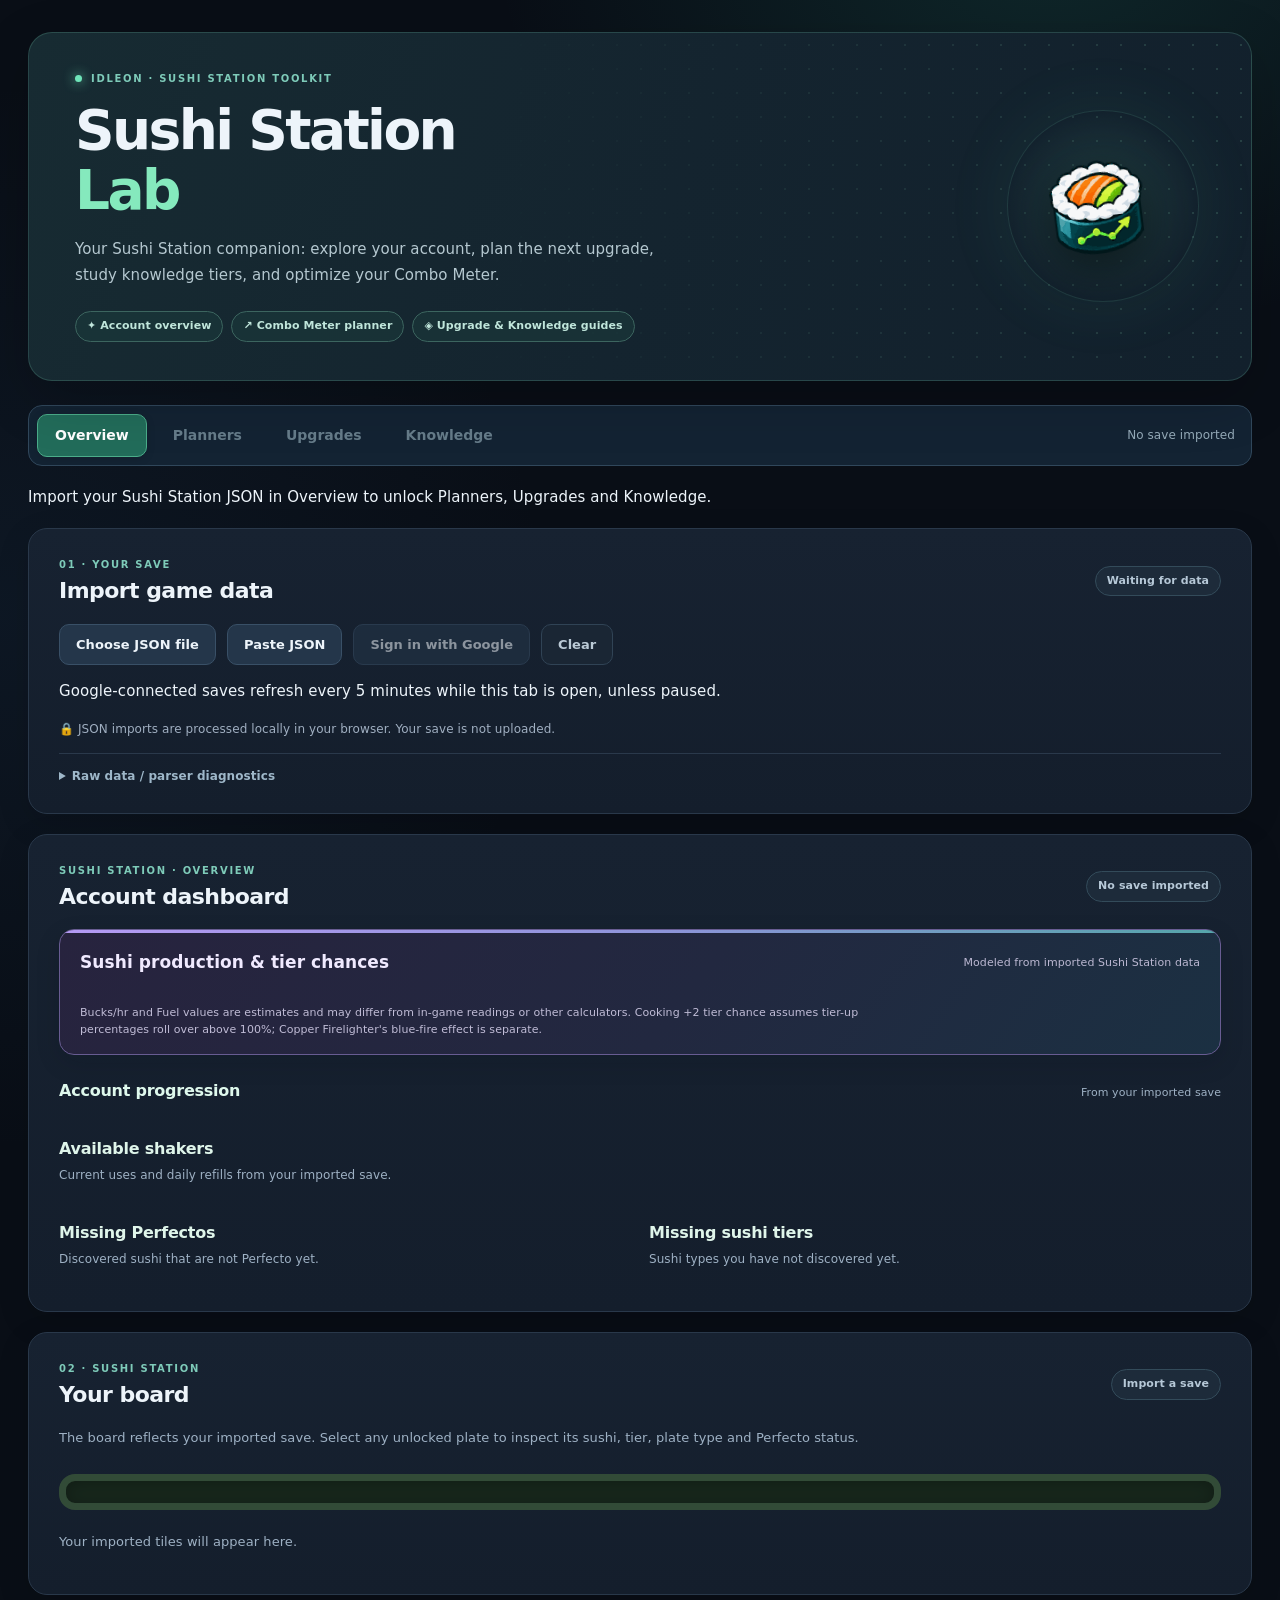
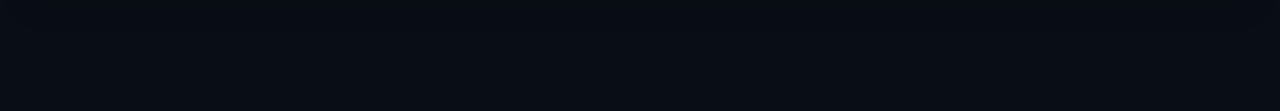
==== index.html @ 707877d5 "Support encrypted Experiment 17 in the private combo replay selector" ====
<!doctype html>
<html lang="en"><head><meta charset="utf-8"><meta name="viewport" content="width=device-width,initial-scale=1"><title>Idleon Sushi Station Lab</title><link rel="icon" type="image/png" sizes="160x160" href="assets/sushi-station-lab-logo.png?v=1"><link rel="apple-touch-icon" href="assets/sushi-station-lab-logo.png?v=1"><link rel="stylesheet" href="styles.css?v=1.50.59"></head>
<body><main class="shell"><header class="hero"><div class="hero-copy"><div class="eyebrow hero-eyebrow"><span class="eyebrow-dot"></span> IDLEON · SUSHI STATION TOOLKIT</div><h1>Sushi Station <span>Lab</span></h1><p>Your Sushi Station companion: explore your account, plan the next upgrade, study knowledge tiers, and optimize your Combo Meter.</p><div class="hero-chips"><span>✦ Account overview</span><span>↗ Combo Meter planner</span><span>◈ Upgrade & Knowledge guides</span></div></div><div class="hero-visual" aria-hidden="true"><div class="hero-orbit"></div><img src="assets/sushi-station-lab-logo.png?v=1" alt=""></div></header>
<nav class="lab-navigation" aria-label="Sushi Station sections" role="tablist">
<button type="button" class="lab-nav-button" role="tab" data-lab-target="overview" aria-controls="lab-overview" aria-selected="true">Overview</button>
<button type="button" class="lab-nav-button" role="tab" data-lab-target="planners" aria-controls="lab-planners" aria-selected="false" aria-disabled="true" aria-describedby="labNavigationHint" title="Import a Sushi Station JSON save to unlock" disabled>Planners</button>
<button type="button" class="lab-nav-button" role="tab" data-lab-target="upgrades" aria-controls="lab-upgrades" aria-selected="false" aria-disabled="true" aria-describedby="labNavigationHint" title="Import a Sushi Station JSON save to unlock" disabled>Upgrades</button>
<button type="button" class="lab-nav-button" role="tab" data-lab-target="knowledge" aria-controls="lab-knowledge" aria-selected="false" aria-disabled="true" aria-describedby="labNavigationHint" title="Import a Sushi Station JSON save to unlock" disabled>Knowledge</button>
<span class="lab-save-status" id="labSaveStatus">No save imported</span>
</nav>
<p id="labNavigationHint" class="lab-navigation-hint" role="status">Import your Sushi Station JSON in Overview to unlock Planners, Upgrades and Knowledge.</p>
<div id="lab-overview" class="lab-tab-content" role="tabpanel" aria-label="Overview">
<section class="panel" id="importPanel"><div class="heading"><div><div class="eyebrow">01 · YOUR SAVE</div><h2>Import game data</h2></div><span id="importStatus" class="status" role="status">Waiting for data</span></div>
<div class="actions"><label class="button secondary" for="jsonFile">Choose JSON file</label><input id="jsonFile" type="file" accept=".json,.txt,application/json,text/plain"><button id="pasteToggle" class="button secondary" type="button" aria-expanded="false">Paste JSON</button><button id="googleIdleonConnect" class="button secondary google-idleon-button" type="button" aria-describedby="googleIdleonStatus" disabled>Sign in with Google</button><button id="clearImport" class="button quiet" type="button">Clear</button></div>
<section id="googleIdleonDevicePanel" class="google-device-panel hidden" aria-label="Google device-code sign-in" aria-live="polite">
 <div class="google-device-heading"><strong>Google device-code sign-in</strong><button id="googleIdleonDeviceClose" type="button" class="button quiet">Cancel</button></div>
 <p>This experimental login requires an OAuth client you own, created as <strong>TVs and Limited Input devices</strong>. Nothing is saved to browser storage. Never use credentials belonging to another website.</p>
 <div id="googleIdleonDeviceSetup" class="google-device-setup">
  <label>Google OAuth device client ID <input id="googleIdleonDeviceClientId" type="text" placeholder="…apps.googleusercontent.com" value="1010237426756-l184h7psanvrhhss1hk2qcu8690kcj8d.apps.googleusercontent.com" spellcheck="false" autocomplete="off"></label>
  <label>Matching device client secret <input id="googleIdleonDeviceClientSecret" type="password" placeholder="Your own Google device client secret" spellcheck="false" autocomplete="off"></label>
  <button id="googleIdleonDeviceStart" type="button" class="button secondary">Generate sign-in code</button>
  <p class="google-device-privacy">Enter the client secret only on a local test page you control. Do not send it in chat or commit it to GitHub. These fields are cleared after the attempt.</p>
 </div>
 <div id="googleIdleonDeviceApproval" class="google-device-approval hidden">
  <p>1. Copy this temporary Google code:</p>
  <div class="google-device-code-box"><code id="googleIdleonDeviceCode"></code><button id="googleIdleonDeviceCopy" type="button" class="button secondary">Copy code</button></div>
  <p>2. Open Google's official approval page and enter the code.</p>
  <a href="https://www.google.com/device" target="_blank" rel="noopener noreferrer">Open google.com/device</a>
  <p id="googleIdleonDeviceWait" role="status">Waiting for approval…</p>
 </div>
</section>
<div class="google-idleon-status-row"><p id="googleIdleonStatus" class="google-idleon-status hidden" role="status" aria-live="polite"></p><button type="button" id="googleIdleonAutoRefreshToggle" class="button quiet google-idleon-auto-refresh hidden">Pause auto-refresh</button></div>
<p class="google-idleon-refresh-note">Google-connected saves refresh every 5 minutes while this tab is open, unless paused.</p>
<div id="pasteArea" class="paste-area hidden"><textarea id="jsonInput" spellcheck="false" placeholder="Paste your game save / raw game JSON here…"></textarea><button id="parseJson" class="button primary" type="button">Import JSON</button></div>
<p id="importError" class="timing-bad hidden" role="alert"></p><div id="importSummary" class="summary hidden"></div><p class="privacy">🔒 JSON imports are processed locally in your browser. Your save is not uploaded.</p><details><summary>Raw data / parser diagnostics</summary><pre id="jsonPreview">No JSON imported yet.</pre></details></section>
<section class="panel lab-welcome-panel"><div class="heading"><div><div class="eyebrow">SUSHI STATION · OVERVIEW</div><h2>Account dashboard</h2></div><span id="overviewImportTime" class="status" title="Shows when the JSON was imported into this browser">No save imported</span></div>
<section class="lab-dashboard-section lab-dashboard-production" aria-labelledby="labProductionTitle">
 <div class="lab-dashboard-section-heading"><h3 id="labProductionTitle">Sushi production & tier chances</h3>
  <span class="hint">Modeled from imported Sushi Station data</span></div>
 <div id="labProductionStats" class="lab-production-stats" aria-live="polite"></div>
 <p class="hint lab-production-note">Bucks/hr and Fuel values are estimates and may differ from in-game readings or other calculators. Cooking +2 tier chance assumes tier-up percentages roll over above 100%; Copper Firelighter's blue-fire effect is separate.</p>
</section>
<section class="lab-dashboard-section lab-dashboard-progress" aria-labelledby="labAccountProgressTitle">
 <div class="lab-dashboard-section-heading"><h3 id="labAccountProgressTitle">Account progression</h3>
  <span class="hint">From your imported save</span></div>
 <div class="lab-stat-grid" id="labOverviewStats" aria-live="polite"></div>
</section>


<section class="lab-dashboard-section" aria-labelledby="labShakerTitle"><h3 id="labShakerTitle">Available shakers</h3><p class="hint">Current uses and daily refills from your imported save.</p><div id="labShakerCards" class="lab-shaker-grid" aria-live="polite"></div></section>
<div class="lab-dashboard-lists">
<section class="lab-dashboard-section" aria-labelledby="labMissingPerfectosTitle"><h3 id="labMissingPerfectosTitle">Missing Perfectos <span id="labMissingPerfectosCount" class="lab-section-count"></span></h3><p class="hint">Discovered sushi that are not Perfecto yet.</p><div id="labMissingPerfectos" class="lab-sushi-grid" aria-live="polite"></div><button id="labMissingPerfectosToggle" class="button secondary lab-list-toggle hidden" type="button" aria-controls="labMissingPerfectos" aria-expanded="false">Show all</button></section>
<section class="lab-dashboard-section" aria-labelledby="labMissingTiersTitle"><h3 id="labMissingTiersTitle">Missing sushi tiers <span id="labMissingTiersCount" class="lab-section-count"></span></h3><p class="hint">Sushi types you have not discovered yet.</p><div id="labMissingTiers" class="lab-sushi-grid" aria-live="polite"></div><button id="labMissingTiersToggle" class="button secondary lab-list-toggle hidden" type="button" aria-controls="labMissingTiers" aria-expanded="false">Show all</button></section>
</div>
<div id="overviewFireplaceAdvice" class="overview-fireplace-advice hidden" role="status" aria-live="polite">
<div class="overview-fireplace-advice-intro">
<img id="overviewFireplaceAdviceIcon" class="overview-fireplace-advice-icon" width="48" height="48" alt="Potassium Firelighter" loading="lazy">
<div class="overview-fireplace-advice-copy"><strong id="overviewFireplaceAdviceHeading">Potassium Firelighter</strong><p id="overviewFireplaceAdviceSummary"></p></div>
</div>
<div id="overviewFireplaceAdviceGains" class="overview-fireplace-advice-gains hidden" aria-label="Extra Spark-based fireplace bonus from one additional Purple fireplace"></div>
<p id="overviewFireplaceAdviceNote" class="overview-fireplace-advice-note hidden">Estimated extra fireplace bonus from adding one Purple. Assumes continuous Spark generation; does not include what the replaced fireplace loses.</p>
</div>
</section>
<section class="panel"><div class="heading"><div><div class="eyebrow">02 · SUSHI STATION</div><h2>Your board</h2></div><span id="boardStatus" class="status">Import a save</span></div><p class="hint">The board reflects your imported save. Select any unlocked plate to inspect its sushi, tier, plate type and Perfecto status.</p><div id="boardPlateSummary" class="legend overview-plate-summary" aria-label="Unlocked plates by type"></div><div class="board-scroll"><div id="board" class="board" aria-label="Sushi Station board"></div><div id="fireplaces" aria-label="Fireplaces below the board"></div></div><p id="boardDetails" class="hint">Your imported tiles will appear here.</p><div id="boardSelection" class="overview-board-selection hidden" role="status" aria-live="polite"></div></section>
</div>
<div id="lab-planners" class="lab-tab-content hidden" role="tabpanel" aria-label="Planners" aria-hidden="true">
<section class="panel lab-planner-intro"><div class="heading"><div><div class="eyebrow">SUSHI STATION · PLANNERS</div><h2>Choose a planner</h2></div><span class="status">3 available</span></div>
<div class="lab-planner-cards">
<button type="button" class="lab-planner-card" data-planner-card="combo" aria-pressed="true"><div><h3>Combo Meter Planner</h3><p class="hint">Adaptive supply/engine strategy search for your unlocked tiers and slots, plus historical T64 score showcases. The original Experiment 13.0 record remains 76,532 simulated points.</p></div><span class="lab-mini-badge">Available</span></button>
<button type="button" class="lab-planner-card" data-planner-card="perfecto" aria-pressed="false"><div><h3>Perfecto Planner</h3><p class="hint">Choose one target sushi tier, prepare copies, compare single versus board-wide Perfecto odds, and plan Pepper Shaker uses.</p></div><span class="lab-mini-badge">Available</span></button>
<button type="button" class="lab-planner-card" data-planner-card="knowledge" aria-pressed="false"><div><h3>Knowledge Leveling Planner</h3><p class="hint">Prioritize which Sushi Knowledge to level next for your chosen bonus, with imported EXP progress and practical preparation advice.</p></div><span class="lab-mini-badge">Beta</span></button>
</div></section>
<nav class="lab-subnavigation lab-planner-navigation" role="tablist" aria-label="Choose planner"><button type="button" role="tab" data-planner-target="combo" aria-controls="solver" aria-selected="true">Combo Meter</button><button type="button" role="tab" data-planner-target="perfecto" aria-controls="perfectoPlanner" aria-selected="false">Perfecto</button><button type="button" role="tab" data-planner-target="knowledge" aria-controls="knowledgePlanner" aria-selected="false">Knowledge Leveling</button></nav>
<section id="solver" class="panel"><div class="heading"><div><div class="eyebrow">03 · COMBO OPTIMIZER</div><h2>Optimized preparation and merge sequence</h2></div><span class="status">Optimizer</span></div><p class="hint">Import JSON to compare different arrangements of your unlocked slots and find a promising sushi layout and merge sequence. Heat cascades through strictly descending tiers to the right, including across row boundaries, up to 25 upgrades per qualifying merge (Wind tier limit follows your selected highest unlocked tier minus six). The adaptive planner compares staged supply/engine preparations at your actual tier, Wind cap and unlocked slot count, including lower working tiers when worthwhile. Historic experiments remain separate reproducible score showcases. Replayed scores are simulations and still require in-game confirmation.</p><div class="actions"><label class="optimizer-mode-select">Optimizer strategy <select id="optimizerMode"><option value="simple" selected>Simple · Descending Cascade</option></select></label><label>Starting base tier <select id="baseTier"><option value="0">Auto (search all)</option><option value="custom">Custom board</option><option value="manual">Enter a tier…</option></select></label><label id="manualBaseTierLabel" class="hidden">Manual starting tier <input id="manualBaseTier" type="number" min="1" step="1" value="31"></label><label>Maximum prepared tier <input id="seedTier" type="number" min="1" step="1" value="64" title="Tier 64 is the current research cap; higher settings preview future sushi tiers"></label><label>Wind tier limit <input id="windCap" type="number" min="0" max="58" step="1" value="58" title="Choose your Heat of the East Wind tier limit"><span id="windCapHint" class="wind-cap-hint">Maximum: 58 (prepared tier − 6)</span></label><label>Maximum wind chain <input id="chainLimit" type="number" min="0" max="25" value="25"></label><label>Combo timeout (s) <input id="comboTimeout" type="number" min="0.1" step="0.1" value="5.5"></label><label>Manual merge time (s) <input id="mergeTime" type="number" min="0.1" step="0.1" value="1.5"></label><label>Reposition time (s) <input id="relocationTime" type="number" min="0.1" step="0.1" value="0.6"></label><label class="custom-optimizer-setting hidden">Split increment <select id="customSplitMode">
<option value="optimizer1">Fast · 20%</option>
<option value="optimizer2">Mid · 10%</option>
<option value="optimizer3">Slow · 5%</option>
<option value="optimizer4">Max · 1%</option>
</select></label>
<label class="custom-optimizer-setting hidden">Boards per split <input id="customPerSplit" type="number" min="1" max="1000" step="1" value="50"></label>
<label class="custom-optimizer-setting hidden">Stop when score reaches <input id="scoreTarget" type="number" min="0" step="1" value="0" placeholder="0 = no score target"></label>
<p class="hint custom-search-estimate custom-optimizer-setting hidden" id="customSearchEstimate">Choose a split increment and configuration budget. Larger searches may take a long time or use substantial browser memory.</p><div class="optimizer-run-actions"><button id="runSolver" class="button primary" type="button">Run optimizer</button><button id="cancelSolver" class="button secondary hidden" type="button">Cancel</button></div></div><p class="hint" id="optimizerSearchDisclaimer">Split optimizers explore new configurations on each run and remember previously evaluated boards plus the best verified result in this browser. They do not exhaustively search every board or merge order. History is local to this browser, not shared with other users.</p>
<div class="mode-overview" id="researchHistoryPanel">
 <div class="mode-overview-head"><strong>Optimizer research history</strong></div>
 <div class="research-stats">
 <div><small>Saved best</small><strong id="researchSavedBest">—</strong></div>
 <div><small>This run</small><strong id="researchRunBest">—</strong></div>
 <div><small>Lifetime tested</small><strong id="researchLifetime">0</strong></div>
 <div><small>New this run</small><strong id="researchRunCount">0</strong></div>
 <div><small>Previously checked</small><strong id="researchSkipped">0</strong></div>
 <div><small>Score improvement</small><strong id="researchImprovement">—</strong></div>
 </div>
 <p class="hint" id="researchHistoryStatus" aria-live="polite">History will be loaded when you run a split optimizer. Best verified results are retained between runs.</p>
 <div class="research-actions">
 <button id="viewResearchBest" class="button secondary" type="button">View saved best</button>
 <button id="exportResearch" class="button secondary" type="button">Export research</button>
 <button id="importResearchButton" class="button secondary" type="button">Import research JSON</button>
 <input id="importResearch" type="file" accept=".json,application/json" class="research-file-input">
 <button id="clearResearchHistory" class="button quiet" type="button">Clear local history</button>
 </div>
</div>
<div class="mode-overview" id="foundConfigurationsPanel">
<div class="mode-overview-head"><strong>Found Configurations</strong></div>
<p class="hint">Replay a previously researched, fixed Experiment board separately from the search optimizers. These are historical T64 / T58 / 100-slot preparations, not optimizer discoveries or guaranteed in-game scores.</p>
<div class="actions"><label>Found board <select id="foundConfiguration"><option value="">Choose an Experiment…</option></select></label>
<button id="runFoundConfiguration" class="button secondary" type="button">Replay found board</button></div>
<div id="privateExperiment14Gate" class="hidden" style="margin-top:12px">
 <p id="privateExperiment14Explanation" class="hint">Private Experiments 14–17 are encrypted. Enter the passphrase to unlock the replay locally; nothing is sent to a server.</p>
 <div class="actions">
  <label>Private experiment passphrase
   <input id="privateExperiment14Password" type="password" autocomplete="off" spellcheck="false" placeholder="Enter passphrase">
  </label>
  <button id="unlockPrivateExperiment14" class="button secondary" type="button">Unlock Experiment 14.0</button>
 </div>
 <p id="privateExperiment14Status" class="hint" role="status" aria-live="polite">Locked · unlock to replay</p>
</div>
</div>
<div class="mode-overview" aria-live="polite">
<div class="mode-overview-head"><strong id="optimizerModeName">Simple Cascade</strong><span id="optimizerDifficulty" class="mode-difficulty">Adaptive</span><span id="optimizerModeBenchmark" class="mode-benchmark">Flexible setups</span></div>
<p class="hint optimizer-mode-hint" id="optimizerModeHint">Simple runs one descending cascade; Fast, Mid, Slow and Max examine progressively finer supply/engine splits.</p>
</div>
<details class="mode-comparison"><summary>Compare all strategies and difficulties</summary>
<div class="mode-comparison-scroll"><table aria-label="Strategy comparison"><thead><tr><th>Strategy</th><th>Difficulty</th><th>Split resolution</th></tr></thead><tbody id="modeComparisonRows"></tbody></table></div>
<p class="hint mode-comparison-note">Fast, Mid, Slow and Max evaluate 50 distinct profiles per split where possible. Custom evaluates its chosen budget per unique split. No mode examines every possible tier arrangement or merge sequence; results are simulator estimates, not proven global maxima. Historical benchmark boards are listed separately under Found Configurations.</p>
</details><div id="customEditor" class="custom-editor hidden"><h3>Build your custom sushi board</h3><p class="hint">Choose a tier, then click any unlocked slot to place it. Tier 0 erases a slot. The editor uses your imported slot layout; The configured top tier is preserved by Fill and Clear; lower tiers may be edited.</p><div class="actions"><label>Paint tier <input id="paintTier" type="number" min="0" step="1" value="41"></label><button type="button" id="customFromSave" class="button secondary">Load imported board</button><button type="button" id="customFill" class="button secondary">Fill unlocked slots</button><button type="button" id="customClear" class="button quiet">Clear except top tier</button></div><p id="customStatus" class="hint"></p><div class="board-scroll"><div id="customBoard" class="board custom-board" aria-label="Editable sushi tier board"></div></div><p class="hint">When finished, click Run optimizer above to search this exact board.</p></div><div id="optimizerProgress" class="optimizer-progress hidden" role="status" aria-live="polite"><div class="optimizer-progress-heading"><strong>Optimizing sushi layout…</strong><span id="optimizerProgressText">Preparing search…</span><button id="stopKeepBest" class="button secondary" type="button" title="Stop searching and open the best configuration found during this run, even if your saved record is higher">Stop &amp; Continue</button><button id="cancelSolverProgress" class="button secondary optimizer-progress-cancel" type="button" aria-label="Cancel current optimization">Cancel optimization</button></div><div id="optimizerSingleProgress" class="optimizer-single-progress"><progress id="optimizerProgressBar" max="1" value="0" aria-label="Optimizer progress"></progress></div><div id="optimizerDualProgress" class="optimizer-dual-progress hidden" aria-label="Two-direction supply and Wind engine research"><div class="optimizer-track optimizer-track-supply"><div class="optimizer-track-header"><strong>Supply-heavy search</strong><span id="optimizerSupplyStatus">50/50 · 0%</span></div><progress id="optimizerSupplyProgress" max="1" value="0" aria-label="Supply-heavy split research progress"></progress></div><div class="optimizer-track optimizer-track-engine"><div class="optimizer-track-header"><strong>Engine-heavy search</strong><span id="optimizerEngineStatus">50/50 · 0%</span></div><progress id="optimizerEngineProgress" max="1" value="0" aria-label="Engine-heavy split research progress"></progress></div></div></div><div id="solverScoreBubble" class="solver-score-bubble hidden" role="status" aria-live="polite"><strong id="solverScoreLabel">Estimated combo score:</strong><span id="solverScore">—</span></div><div id="solverResults" class="hidden"><p><strong>Manual merges:</strong> <span id="solverMoves">—</span> · <strong>Repositions:</strong> <span id="solverRepositions">—</span></p><p id="solverNote" class="hint">Import JSON to start.</p><p><strong id="timingStatus">Timing not evaluated</strong></p><p id="timingDetails" class="hint"></p><div id="solverSteps"></div></div></section>
<section id="perfectoPlanner" class="panel lab-perfecto-panel hidden" role="tabpanel" aria-label="Perfecto Planner" aria-hidden="true">
 <div class="heading"><div><div class="eyebrow">03 · PERFECTO PLANNER</div><h2>Perfecto preparation and Shaker strategy</h2></div><span class="status perfecto-header-target" id="perfectoHeaderTarget">Target · Auto</span></div>
 <p class="hint">Automatically targets the first discovered sushi tier missing Perfecto. Choose any discovered tier to override it. Your imported sushi board is used to suggest preparations without modifying your game save.</p>
 <div class="perfecto-controls">
  <div class="perfecto-target-group">
   <label class="perfecto-tier-select">Target sushi tier
    <select id="perfectoTarget"><option value="auto">Auto · next missing tier</option></select>
   </label>
   <button id="perfectoResetTarget" type="button" class="button quiet">Reset to next missing</button>
  </div>
  <label class="perfecto-cook-tier">Highest tier you can cook
   <input id="perfectoCookTier" type="number" min="1" max="46" step="1" inputmode="numeric" placeholder="Auto from JSON" aria-describedby="perfectoCookTierHint">
   <small id="perfectoCookTierHint">Optional: correct the estimated direct-cooking limit. Leave empty to use JSON.</small>
  </label>
 </div>
 <div id="perfectoNoData" class="lab-empty-state" role="status">Import your game save JSON on Overview to start.</div>
 <div id="perfectoCalculator" class="hidden">
  <div class="perfecto-section-head"><h3>1 · Target and Perfecto probabilities</h3><span id="perfectoTargetSummary" class="perfecto-target-summary"></span></div>
  <div class="perfecto-probability-grid">
   <div class="perfecto-stat"><span>Single Target Sushi</span><strong id="perfectoSingleChance">—</strong><small>Chance for one target sushi to become Perfecto in a single Pepper use</small></div>
   <div class="perfecto-stat"><span>Current Board Chances</span><strong id="perfectoCurrentChance">—</strong><small id="perfectoCurrentOddsRatio" class="perfecto-odds-ratio">1 in —</small><small id="perfectoCurrentCopies">—</small><small>Chance per Pepper use with the target sushi already on your imported board</small></div>
   <div class="perfecto-stat perfecto-stat-primary"><span>Current-account Board Chance</span><strong id="perfectoPlanChance">—</strong><small id="perfectoPlanOddsRatio" class="perfecto-odds-ratio">1 in —</small><small id="perfectoPlanCopies">—</small><small>Chance per Pepper use after preparing your account-specific board</small></div>
   <div class="perfecto-stat"><span>Average Pepper Attempts</span><strong id="perfectoExpectedActivations">—</strong><small>Expected activations with your account-specific board (not guaranteed)</small></div>
  </div>
  <div class="perfecto-improvement" aria-live="polite"><strong id="perfectoImprovement">—</strong><span id="perfectoImprovementDetail">—</span></div>
  <p class="hint perfecto-caveat">Your current board comes from your imported game data. The account-specific recommendation uses the first board below. More copies of the target sushi can improve the chance <strong>per Pepper use</strong>. These estimates assume independent Perfecto rolls and may differ from the game.</p>
  <div class="perfecto-section-head"><h3>2 · Compare preparation boards</h3><span class="perfecto-count-label" id="perfectoCopyCount">—</span></div>
  <p class="hint">Compare your account-specific build with a hypothetical T46 direct-cooking benchmark. Both preserve unlocked plates and higher-tier sushi. The benchmark uses available Heat of the East Wind, but never assumes Salt Shakers, random tier upgrades, or Blue Campfire skips.</p>
  <div class="perfecto-compare-toolbar">
   <label class="perfecto-benchmark-toggle"><input id="perfectoShowBenchmark" type="checkbox" checked> Show T46 benchmark</label>
   <span id="perfectoComparePosition" class="perfecto-compare-position" role="status">Hover or select a board cell to compare its position.</span>
  </div>
  <div class="perfecto-legend" aria-label="Board color and symbol legend"><span><i class="perfecto-legend-target"></i> Target copies</span><span><i class="perfecto-legend-new"></i> Needs preparation</span><span><i class="perfecto-legend-ingredient"></i> Other sushi</span><span><i class="perfecto-legend-protected"></i> Protected</span><span><i class="perfecto-legend-locked"></i> Locked</span><span><i class="perfecto-legend-regular"></i> Regular plate</span><span><i class="perfecto-legend-hot"></i> Hot plate</span><span><i class="perfecto-legend-cold"></i> Cold plate</span><span><i class="perfecto-legend-milk"></i> Milktoast plate</span></div>
  <div class="perfecto-board-comparison">
   <section class="perfecto-comparison-panel is-account" aria-labelledby="perfectoAccountBoardHeading">
    <header class="perfecto-comparison-header">
     <div><span class="perfecto-comparison-eyebrow">Recommended for your save</span><h4 id="perfectoAccountBoardHeading">Current account</h4></div>
     <span class="perfecto-comparison-tag" id="perfectoAccountBoardTag">Based on imported JSON</span>
    </header>
    <div class="perfecto-comparison-metrics">
     <strong id="perfectoAccountScenario">—</strong><small id="perfectoAccountFuel">—</small>
    </div>
    <div class="perfecto-board-note" id="perfectoPreparationSummary">—</div>
    <div class="board-scroll perfecto-board-scroll"><div id="perfectoBoard" class="perfecto-board" aria-label="Current-account Perfecto preparation board"></div></div>
    <p class="hint perfecto-board-footnote" id="perfectoProtectedCount">—</p>
    <details class="perfecto-comparison-guide" open>
     <summary>Build the final target · Current account</summary>
     <div id="perfectoReplayControls" class="perfecto-replay-controls">
      <div class="perfecto-replay-top"><strong id="perfectoReplayStatus">Preparing replay…</strong><span id="perfectoReplayProgress">—</span></div>
      <p id="perfectoReplayAction" class="perfecto-replay-action">Start a focused demonstration of constructing the last target sushi, with Wind effects shown on the board.</p>
       <div class="perfecto-replay-buttons">
       <button id="perfectoReplayStart" type="button" class="button secondary">Start walkthrough</button>
       <button id="perfectoReplayPrev" type="button" class="button quiet">Previous</button>
       <button id="perfectoReplayNext" type="button" class="button secondary">Next</button>
       
       <button id="perfectoReplayCycle" type="button" class="button quiet">Next tier milestone</button>
        <button id="perfectoReplayFinal" type="button" class="button secondary">Skip to final merges</button>
        <button id="perfectoReplayCascade" type="button" class="button secondary">Jump to biggest Wind cascade</button>
       <button id="perfectoReplayFill" type="button" class="button secondary">Finish board</button>
       <button id="perfectoReplayDone" type="button" class="button quiet">Show final board</button>
       
      </div>
      <p id="perfectoReplayLimit" class="perfecto-replay-limit perfecto-replay-notice">The supporting staircase and its adjacent target are the construction workspace. All other sushi remain in place.</p>
     </div>
     <div id="perfectoRecipeNavigator" class="perfecto-recipe-navigator hidden">
      <div class="perfecto-recipe-heading"><span id="perfectoRecipeCount">Stage —</span><strong id="perfectoRecipeStage">—</strong></div>
      <div id="perfectoRecipeVisual" class="perfecto-recipe-visual" aria-hidden="true"></div>
      <p id="perfectoRecipeDescription" class="perfecto-recipe-description" aria-live="polite">—</p>
      <div class="perfecto-recipe-actions">
       <button id="perfectoRecipePrev" type="button" class="button quiet">Previous</button>
       <button id="perfectoRecipeNext" type="button" class="button secondary">Next</button>
       <button id="perfectoRecipeFinal" type="button" class="button secondary">Skip to final merges</button>
       <button id="perfectoRecipeStart" type="button" class="button quiet">Start over</button>
      </div>
      <p class="hint perfecto-recipe-hint">Shows the repeating tier recipe, not an exact move-by-move board replay.</p>
     </div>
     <details class="perfecto-recipe-notes"><summary>Full preparation notes</summary><ol id="perfectoPreparationSteps"></ol></details>
    </details>
    <p class="hint perfecto-board-footnote" id="perfectoModelNote">The planner uses constructive recipes, not a proven global optimum.</p>
   </section>
   <section class="perfecto-comparison-panel is-maximum" aria-labelledby="perfectoMaximumBoardHeading">
    <header class="perfecto-comparison-header">
     <div><span class="perfecto-comparison-eyebrow">Hypothetical benchmark · No Salt Shakers</span><h4 id="perfectoMaximumBoardHeading">T46 cooking unlocked</h4></div>
     <span class="perfecto-comparison-tag" id="perfectoMaximumBoardTag">T46 directly cookable</span>
    </header>
    <div class="perfecto-comparison-metrics">
     <strong id="perfectoMaximumScenario">—</strong><small id="perfectoMaximumFuel">—</small>
    </div>
    <div class="perfecto-board-note" id="perfectoMaximumSummary">—</div>
    <div class="board-scroll perfecto-board-scroll"><div id="perfectoMaxBoard" class="perfecto-board" aria-label="Hypothetical T46 maximum-case Perfecto preparation board"></div></div>
    <p class="hint perfecto-board-footnote">The T46 benchmark uses Heat of the East Wind when your account has it unlocked, with a lower-tier preparation staircase. No Salt Shakers or random tier skips are assumed.</p>
    <details class="perfecto-comparison-guide">
     <summary>Build the final target · T46 benchmark</summary>
     <div id="perfectoMaxReplayControls" class="perfecto-replay-controls">
      <div class="perfecto-replay-top"><strong id="perfectoMaxReplayStatus">Preparing replay…</strong><span id="perfectoMaxReplayProgress">—</span></div>
      <p id="perfectoMaxReplayAction" class="perfecto-replay-action">Start a focused demonstration of constructing the last target sushi, with Wind effects shown on the board.</p>
       <div class="perfecto-replay-buttons">
       <button id="perfectoMaxReplayStart" type="button" class="button secondary">Start walkthrough</button>
       <button id="perfectoMaxReplayPrev" type="button" class="button quiet">Previous</button>
       <button id="perfectoMaxReplayNext" type="button" class="button secondary">Next</button>
       
       <button id="perfectoMaxReplayCycle" type="button" class="button quiet">Next tier milestone</button>
        <button id="perfectoMaxReplayFinal" type="button" class="button secondary">Skip to final merges</button>
        <button id="perfectoMaxReplayCascade" type="button" class="button secondary">Jump to biggest Wind cascade</button>
       <button id="perfectoMaxReplayFill" type="button" class="button secondary">Finish board</button>
       <button id="perfectoMaxReplayDone" type="button" class="button quiet">Show final board</button>
       
      </div>
      <p id="perfectoMaxReplayLimit" class="perfecto-replay-limit perfecto-replay-notice">The supporting staircase and its adjacent target are the construction workspace. All other sushi remain in place.</p>
     </div>
     <div id="perfectoMaxRecipeNavigator" class="perfecto-recipe-navigator hidden">
      <div class="perfecto-recipe-heading"><span id="perfectoMaxRecipeCount">Stage —</span><strong id="perfectoMaxRecipeStage">—</strong></div>
      <div id="perfectoMaxRecipeVisual" class="perfecto-recipe-visual" aria-hidden="true"></div>
      <p id="perfectoMaxRecipeDescription" class="perfecto-recipe-description" aria-live="polite">—</p>
      <div class="perfecto-recipe-actions">
       <button id="perfectoMaxRecipePrev" type="button" class="button quiet">Previous</button>
       <button id="perfectoMaxRecipeNext" type="button" class="button secondary">Next</button>
       <button id="perfectoMaxRecipeFinal" type="button" class="button secondary">Skip to final merges</button>
       <button id="perfectoMaxRecipeStart" type="button" class="button quiet">Start over</button>
      </div>
      <p class="hint perfecto-recipe-hint">Stages show the repeated merge pattern; the benchmark is hypothetical.</p>
     </div>
     <details class="perfecto-recipe-notes"><summary>Full preparation notes</summary><ol id="perfectoMaxPreparationSteps"></ol></details>
    </details>
   </section>
  </div>
  <p class="hint perfecto-scenario-difference" id="perfectoScenarioDifference">—</p>
  <div class="perfecto-section-head"><h3>3 · What should I do with my Pepper Shakers?</h3></div>
  <section id="perfectoRecommendation" class="perfecto-recommendation" role="status" aria-label="Your recommended Pepper Shaker action">
   <div class="perfecto-action-eyebrow"><span class="perfecto-action-mark" aria-hidden="true">✓</span><span>YOUR RECOMMENDED NEXT MOVE</span><span class="perfecto-action-label">FOLLOW THIS PLAN</span></div>
   <div class="perfecto-action-main">
    <div class="perfecto-action-symbol" aria-hidden="true">➜</div>
    <div class="perfecto-action-copy"><h4 id="perfectoActionTitle">—</h4><p id="perfectoActionText">—</p></div>
   </div>
   <div class="perfecto-action-footer"><span id="perfectoActionProgress">—</span><span id="perfectoActionNext">—</span></div>
  </section>
  <p class="perfecto-plan-rule"><strong>How to use Pepper:</strong> Save your Pepper while preparing the recommended board. Once ready, use it <strong>one activation at a time until you get Perfecto, then stop.</strong> You don't need to save a specific number first: having more Pepper gives you more tries, not higher odds on each try.</p>
  <div class="perfecto-resource-grid perfecto-pepper-stats">
   <div><span>Available Pepper Shaker uses</span><strong id="perfectoPepperUses">—</strong></div>
   <div><span>Chance with your Pepper after preparing the board</span><strong id="perfectoStoredChance">—</strong><small id="perfectoStoredChanceHint">—</small></div>
   <div><span>Known free-use chance</span><strong id="perfectoKnownFreeChance">—</strong><small>Based on Bottomless Shakers and Knowledge; Research Grid bonuses not included</small></div>
   <div><span>Estimated Pepper charges spent</span><strong id="perfectoExpectedSpentUpper">—</strong><small>Upper estimate until Perfecto, based on known refund bonuses; not a guarantee</small></div>
  </div>
  <details class="perfecto-odds-details">
   <summary>How many Pepper attempts might I need?</summary>
   <p class="hint">The numbers below are estimated activations on the optimized board, <strong>not</strong> amounts you need to save before beginning. Stop using Pepper as soon as your target becomes Perfecto.</p>
   <div class="perfecto-attempt-grid">
    <div class="perfecto-attempt"><small>50% cumulative chance</small><strong id="perfectoConfidence50">—</strong><span>activations</span></div>
    <div class="perfecto-attempt"><small>90% cumulative chance</small><strong id="perfectoConfidence90">—</strong><span>activations</span></div>
    <div class="perfecto-attempt"><small>99% cumulative chance</small><strong id="perfectoConfidence99">—</strong><span>activations</span></div>
   </div>
   <p class="hint">These probabilities assume independent activations. Occasional free-use bonuses may allow additional attempts.</p>
  </details>
  <div class="perfecto-section-head"><h3>Additional info · Perfecto chance Knowledge</h3><span class="perfecto-count-label">Combined <strong id="perfectoBonusTotal">—</strong></span></div>
  <div class="perfecto-bonus-grid" id="perfectoBonusCards"></div>
  <div class="perfecto-knowledge-theory">
   <div class="perfecto-theory-heading">
    <strong>Next Knowledge milestone</strong>
    <div class="perfecto-milestone-info">
     <button id="perfectoMilestoneInfo" type="button" class="perfecto-milestone-trigger"
      aria-label="View upcoming T50 and T54 Knowledge milestones" aria-expanded="false"
      aria-controls="perfectoMilestonePopover" title="View future milestones">i</button>
     <div id="perfectoMilestonePopover" class="perfecto-milestone-popover" role="region" aria-label="Future Knowledge milestones">
      <strong>Upcoming Knowledge milestones</strong>
      <p class="hint">Future T50 and T54 Knowledge levels, with the same target sushi and board size.</p>
      <div class="perfecto-knowledge-table-scroll">
       <table class="perfecto-knowledge-table" aria-label="Future T50 and T54 Knowledge milestone progression">
        <thead><tr><th>T50 Level</th><th>T54 Level</th><th>Combined bonus</th><th>Perfecto chance</th><th>Gain vs current</th></tr></thead>
        <tbody id="perfectoTheoryMilestones"></tbody>
       </table>
      </div>
     </div>
    </div>
   </div>
   <div class="perfecto-milestone-level-grid" role="group" aria-label="Next Knowledge level upgrades">
    <div class="perfecto-milestone-level-card" data-knowledge-tier="50">
     <div class="perfecto-milestone-card-heading">
      <span class="perfecto-milestone-tier-name">T50 Knowledge</span>
      <span class="perfecto-milestone-level-difference" id="perfectoTheoryT50Delta">—</span>
     </div>
     <div class="perfecto-milestone-level-flow">
      <div class="perfecto-milestone-current"><span>Current</span><strong>Lv <span id="perfectoTheoryT50Current">—</span></strong></div>
      <span class="perfecto-milestone-flow-arrow" aria-hidden="true">→</span>
      <div class="perfecto-milestone-goal"><span>Next milestone</span><strong>Lv <span id="perfectoTheoryT50Next">—</span></strong></div>
     </div>
    </div>
    <div class="perfecto-milestone-level-card" data-knowledge-tier="54">
     <div class="perfecto-milestone-card-heading">
      <span class="perfecto-milestone-tier-name">T54 Knowledge</span>
      <span class="perfecto-milestone-level-difference" id="perfectoTheoryT54Delta">—</span>
     </div>
     <div class="perfecto-milestone-level-flow">
      <div class="perfecto-milestone-current"><span>Current</span><strong>Lv <span id="perfectoTheoryT54Current">—</span></strong></div>
      <span class="perfecto-milestone-flow-arrow" aria-hidden="true">→</span>
      <div class="perfecto-milestone-goal"><span>Next milestone</span><strong>Lv <span id="perfectoTheoryT54Next">—</span></strong></div>
     </div>
    </div>
   </div>
   <p id="perfectoTheoryLevels" class="perfecto-milestone-sr-only">Next T50 / T54 milestones</p>
   <p id="perfectoTheoryBonus" class="hint perfecto-milestone-bonus-note">Import a save to calculate future Perfecto chance.</p>
   <div class="perfecto-theory-results">
    <div><span>Current Perfecto chance</span><strong id="perfectoTheoryBefore">—</strong></div>
    <div><span>At next Knowledge milestones</span><strong id="perfectoTheoryAfter">—</strong></div>
    <div><span>Increase from current</span><strong id="perfectoTheoryGain">—</strong></div>
   </div>

   <p class="hint perfecto-theory-note">Hover or tap the info icon to view later 5-level milestones. Both Knowledge bonuses retain their current Perfecto doubling. Chance assumes the same selected sushi tier and target-copy count as your recommended board; no Salt Shakers or additional rolls are assumed.</p>
  </div>
  <p class="hint">Tier 50 and Tier 54 boost the chance to Perfecto sushi. Their existing Knowledge levels and Perfecto status are included automatically. For farming priorities, see Knowledge Leveling in Planners.</p>
 </div>
</section>
<section id="knowledgePlanner" class="panel lab-knowledge-planner hidden" role="tabpanel" aria-label="Knowledge Leveling Planner" aria-hidden="true">
 <div class="heading"><div><div class="eyebrow">SUSHI STATION · KNOWLEDGE LEVELING</div><h2>Knowledge Leveling Planner</h2></div><span class="status lab-kp-beta-tag">Beta · EXP planner</span></div>
 <p class="hint lab-kp-intro">Plan Knowledge EXP using your imported Sushi Station save.</p>
 <div class="lab-kp-section-head lab-kp-strategy-head"><h3>1 · Strategy</h3></div>
 <div class="lab-kp-controls">
  <label>EXP strategy<select id="knowledgePlanMode" aria-label="Knowledge EXP strategy"><option value="balanced">Balanced · spread EXP across tiers</option><option value="focused">Focused · prepare and harvest one tier</option></select></label>
  <label id="knowledgePlanTargetLabel" class="hidden">Target Sushi<select id="knowledgePlanTarget" aria-label="Focused Sushi target"></select></label>
  <label class="lab-kp-passive-toggle" title="Keep existing Sushi on Cold or Milktoast plates. This reduces available working slots."><input id="knowledgePlanProtectPassive" type="checkbox"> <span>Preserve passive Sushi</span></label>
 </div>
 <div id="knowledgePlanBalancedRange" class="lab-kp-balanced-range">
  <div class="lab-kp-range-heading"><strong>Balanced tier range</strong><span id="knowledgePlanRangeValue" class="lab-kp-range-badge">T1 → T64</span></div>
  <div id="knowledgePlanDualRange" class="lab-kp-dual-range" style="--kp-start:0%;--kp-end:100%">
   <div class="lab-kp-dual-range-track" aria-hidden="true"><span></span></div>
   <input id="knowledgePlanRangeStart" type="range" min="1" max="64" step="1" value="1" aria-label="Balanced starting Knowledge Sushi tier">
   <input id="knowledgePlanRangeEnd" type="range" min="1" max="64" step="1" value="64" aria-label="Balanced ending Knowledge Sushi tier">
  </div>
  <div class="lab-kp-range-endpoints">
   <label for="knowledgePlanRangeStart">Start <output id="knowledgePlanRangeStartValue" for="knowledgePlanRangeStart">T1</output></label>
   <label for="knowledgePlanRangeEnd">End <output id="knowledgePlanRangeEndValue" for="knowledgePlanRangeEnd">T64</output></label>
  </div>
 </div>
 <div class="lab-kp-strategy-detail" id="knowledgePlanStrategyDetail" aria-live="polite">Balanced · prioritize a descending staircase of active Knowledge EXP while building toward a new T64.</div>
 <details class="lab-kp-settings">
  <summary>Timing &amp; rate calibration (optional)</summary>
  <div class="lab-kp-settings-grid">
   <label>Seconds per cook<input id="knowledgePlanCookSeconds" type="number" min="0.2" max="60" step="0.1" value="2"></label>
   <label>Seconds per merge<input id="knowledgePlanMergeSeconds" type="number" min="0.2" max="60" step="0.1" value="1.5"></label>
   <label>Refill waves to simulate<input id="knowledgePlanRounds" type="number" min="1" max="12" step="1" value="6"></label>
   <label>Fuel generation/hr<input id="knowledgePlanFuelRate" type="text" inputmode="decimal" placeholder="Estimated from JSON"></label>
   <label>Fuel capacity<input id="knowledgePlanFuelCap" type="text" inputmode="decimal" placeholder="Estimated from JSON"></label>
   <label>Base EXP per creation<input id="knowledgePlanXpPerCreation" type="text" inputmode="decimal" placeholder="Estimated from JSON"></label>
  </div>
  <p class="hint">Changing fireplaces or Plate positions requires manual in-game setup. All EXP rates are projections.</p>
 </details>
 <div class="lab-kp-run-line">
  <button id="knowledgePlanRun" type="button" class="button primary">Generate Knowledge plan</button>
  <button id="knowledgePlanCancel" type="button" class="button secondary hidden">Cancel search</button>
  <p id="knowledgePlanStatus" role="status" aria-live="polite">Import a Sushi Station save in Overview to generate a Knowledge plan.</p>
 </div>
 <div id="knowledgePlanLoading" class="lab-kp-loading hidden" role="status" aria-live="polite">
  <div class="lab-kp-loading-head"><strong>Optimizing Knowledge…</strong><span id="knowledgePlanLoadingText">Preparing search…</span></div>
  <progress id="knowledgePlanLoadingBar" max="100" aria-label="Knowledge optimization progress"></progress>
 </div>
 <div id="knowledgePlanFeatured" class="hidden"></div>
 <div id="knowledgePlanRotation" class="hidden">
  <div class="lab-kp-section-head"><h3>2 · Walkthrough</h3></div>
  <div class="lab-kp-replay-shell">
   <div class="lab-kp-replay-heading">
    <div class="lab-kp-replay-actions" role="group" aria-label="Knowledge replay controls">
     <div class="lab-kp-replay-group lab-kp-replay-group-navigation">
      <button id="knowledgePlanReset" type="button" class="button secondary">Step 0</button>
      <button id="knowledgePlanPrepared" type="button" class="button secondary">Prepared</button>
      <button id="knowledgePlanNextRefill" type="button" class="button secondary">Next refill</button>
      <button id="knowledgePlanNextHarvest" type="button" class="button secondary hidden">Next harvest</button>
       <button id="knowledgePlanNextTargetCreation" type="button" class="button secondary hidden" title="Jump to the next creation of your selected tier">Next target creation</button>
       <button id="knowledgePlanTargetCancel" type="button" class="button secondary hidden" title="Stop searching and keep your previous walkthrough">Cancel</button>
      <button id="knowledgePlanEnd" type="button" class="button secondary">Final step</button>
     </div>
     <div class="lab-kp-replay-group lab-kp-replay-group-playback">
      <button id="knowledgePlanPrev" type="button" class="button secondary" aria-label="Previous step">Previous</button>
      <button id="knowledgePlanPlay" type="button" class="button secondary">Play</button>
      <button id="knowledgePlanNext" type="button" class="button secondary" aria-label="Next step">Next</button>
      <label class="lab-kp-speed-label" for="knowledgePlanSpeed">Speed
        <select id="knowledgePlanSpeed" aria-label="Replay speed">
         <option value="3600">0.5×</option>
         <option value="2400">0.75×</option>
         <option value="1800" selected>1×</option>
         <option value="1200">1.5×</option>
         <option value="900">2×</option>
         <option value="600">3×</option>
        </select>
       </label>
     </div>
     <div class="lab-kp-replay-group lab-kp-replay-group-continue">
      <button id="knowledgePlanContinue" type="button" class="button primary hidden" title="Click for 5% more refills; hold to repeat, release to stop">Continue rotation</button>
     </div>
    </div>
   </div>
   <p id="knowledgePlanContinueStatus" class="hint hidden lab-kp-continue-status" role="status" aria-live="polite"></p>
   <div class="lab-kp-step-head"><p id="knowledgePlanStepTitle" class="lab-kp-step-title" aria-live="polite">Step 0 · Start cycle</p><span id="knowledgePlanStepKind" class="lab-kp-step-kind">START</span></div>
   <p id="knowledgePlanStepDetail" class="hint"></p>
   <div id="knowledgePlanCreatedXp" class="lab-kp-created-exp hidden" aria-label="Knowledge EXP from Sushi created in this step"></div>
   <progress id="knowledgePlanReplayProgress" class="lab-kp-replay-progress" max="1" value="0" aria-label="Walkthrough step progress"></progress>
   <div class="lab-kp-board-legend" aria-label="Sushi plate color legend">
    <span><i class="lab-kp-legend-swatch slot-0"></i>Regular</span>
    <span><i class="lab-kp-legend-swatch slot-1"></i>Hot</span>
    <span><i class="lab-kp-legend-swatch slot-2"></i>Cold</span>
    <span><i class="lab-kp-legend-swatch slot-3"></i>Milktoast</span>
    <span><i class="lab-kp-legend-swatch protected"></i>Protected</span>
    <span><i class="lab-kp-legend-swatch affected"></i>Current step</span>
   </div>
  <div class="lab-kp-board-wrap"><div id="knowledgePlanBoard" class="lab-kp-board" role="img" aria-label="Optimized Sushi rotation board"></div></div>
  <div class="lab-kp-replay-footer">
   <span id="knowledgePlanStepCount">Step 0</span>
   <span id="knowledgePlanFocusProgress" class="hidden"></span>
   <span id="knowledgePlanStepXp">EXP in step: —</span>
   <span id="knowledgePlanFrameXp">Cycle EXP so far: —</span>
  </div>
  </div>
  <div class="lab-kp-section-head"><h3>3 · Knowledge progression</h3><span class="lab-kp-estimate-tag">Estimated</span></div>
  <p class="hint lab-kp-projection-note">Active EXP follows the selected step. Total EXP/hr and Next level are estimates from the full preview, including modeled passive EXP. Passive details remain in Plate setup.</p>
  <div class="lab-kp-progression-controls">
   <label class="lab-kp-show-zero"><input id="knowledgePlanShowZero" type="checkbox"> Show zero-EXP tiers</label>
   <div class="lab-kp-exp-legend" aria-label="Knowledge EXP progress colors">
    <span><i class="is-current"></i> Current</span><span><i class="is-gained"></i> Gained by step</span>
   </div>
   <span id="knowledgePlanLevelCount" class="lab-kp-tier-count">—</span>
  </div>
  <p id="knowledgePlanLevelEmpty" class="hint hidden">No tiers gain EXP in this preview. Show zero-EXP tiers to see all.</p>
  <div class="lab-table-wrap"><table class="lab-data-table lab-kp-progress-table"><thead><tr>
   <th scope="col">Sushi tier</th><th scope="col">Active EXP · to step</th><th scope="col">Total EXP/hr · est.</th><th scope="col">Next level · est.</th>
  </tr></thead><tbody id="knowledgePlanLevelRows"></tbody></table></div>
 </div>
 <div id="knowledgePlanPassive" class="hidden"></div>
 <details class="lab-kp-guide"><summary>Included mechanics and limitations</summary><ul id="knowledgePlanTips"></ul></details>
</section>

</div>
<div id="lab-upgrades" class="lab-tab-content hidden" role="tabpanel" aria-label="Upgrades" aria-hidden="true">
<section class="panel"><div class="heading"><div><div class="eyebrow">SUSHI STATION · UPGRADES</div><h2>Upgrade center</h2></div><span class="status">46 upgrades</span></div>
<p class="hint">Explore the shop, check levels and estimated costs, or filter improvements around a specific goal. The upgrade list is sourced from published Sushi Station game reference data.</p>
<nav class="lab-subnavigation" aria-label="Upgrade sections" role="tablist"><button type="button" role="tab" data-upgrade-target="catalog" aria-selected="true">Upgrade catalog</button><button type="button" role="tab" data-upgrade-target="advisor" aria-selected="false">Progression advisor</button><button type="button" role="tab" data-upgrade-target="doubler" aria-selected="false">Doubler advisor</button></nav>
<div id="lab-upgrade-catalog" role="tabpanel"><div class="lab-toolbar lab-catalog-toolbar">
<label class="lab-catalog-search">Search upgrades <input type="search" id="labUpgradeSearch" placeholder="Name, number or effect…"></label>
<label>Category <select id="labUpgradeCategory"><option value="all">All categories</option></select></label>
<label>Status <select id="labUpgradeStatus"></select></label>
<label>Sort by <select id="labUpgradeSort"></select></label>
<span id="labUpgradeCount" class="hint" role="status">46 upgrades</span>
</div>
<label class="lab-hide-maxed-toggle"><input id="labHideMaxed" type="checkbox"> Hide maxed upgrades</label>
<div id="labDoublerCount" class="lab-doubler-overview" role="status" aria-live="polite">Import a save to track your Sushi Doublers</div>
<p class="hint lab-disclaimer">The cost column compares current Sushi Bucks with the next discounted upgrade price: green means affordable, red means insufficient Bucks, and amber means the cost is uncertain. Hover for a price breakdown. Per-level gains are raw effects before unrelated multipliers.</p>
<div class="lab-table-wrap"><table class="lab-data-table lab-catalog-table" aria-label="Sushi Station upgrade catalog"><thead><tr>
<th scope="col" data-catalog-column="name" aria-sort="none"><button type="button" class="lab-sort-header" data-catalog-sort="name-asc" data-catalog-sort-reverse="name-desc">Upgrade # / Name<span class="lab-sort-indicator" aria-hidden="true"> ↕</span></button></th>
<th scope="col" data-catalog-column="level" aria-sort="none"><button type="button" class="lab-sort-header" data-catalog-sort="level-asc" data-catalog-sort-reverse="level-desc">Level<span class="lab-sort-indicator" aria-hidden="true"> ↕</span></button></th>
<th scope="col" data-catalog-column="cost" aria-sort="none"><button type="button" class="lab-sort-header" data-catalog-sort="cost-asc" data-catalog-sort-reverse="cost-desc">Current Bucks / Next cost<span class="lab-sort-indicator" aria-hidden="true"> ↕</span></button></th>
<th scope="col">Next gain</th>
<th scope="col" data-catalog-column="doubler" aria-sort="none"><button type="button" class="lab-sort-header" data-catalog-sort="doubled-first" data-catalog-sort-reverse="shop">Doubler<span class="lab-sort-indicator" aria-hidden="true"> ↕</span></button></th>
</tr></thead><tbody id="labUpgradeRows"></tbody></table></div>
<p id="labUpgradeEmpty" class="hint lab-empty-state hidden">No upgrades match these search terms or filters.</p></div>
<div id="lab-upgrade-advisor" class="lab-advisor-workspace hidden" role="tabpanel" aria-hidden="true">
 <div class="lab-advisor-goalbar lab-catalog-toolbar">
  <label>Progression goal <select id="labAdvisorGoal"></select></label>
  <span id="labAdvisorSummary" class="lab-advisor-summary" role="status"></span>
 </div>
 <div class="lab-advisor-section-head lab-advisor-main-head">
  <div><h3>Recommended upgrade</h3><p class="hint">Best next purchase for your selected goal.</p></div>
  <details class="lab-advisor-help"><summary>How is it chosen?</summary>
   <p>Compares the modeled improvement from the next upgrade level, estimated discounted price and current Sushi Bucks. Some effects and discounts may be unavailable.</p>
  </details>
 </div>
 <div id="labAdvisorFeature" class="lab-advisor-feature" aria-label="Recommended next upgrade"></div>

 <section class="lab-advisor-roadmap-section" aria-label="Next purchases plan">
  <div class="lab-advisor-section-head lab-advisor-plan-head">
   <div><h3>Next purchases</h3><p class="hint">A buying order that updates after each planned purchase.</p></div>
   <div class="lab-advisor-purchase-controls">
    <label>Plan <select id="labAdvisorPurchaseCount" aria-label="How many next purchases to plan">
      <option value="5" selected>5 purchases</option><option value="10">10 purchases</option>
      <option value="25">25 purchases</option><option value="50">50 purchases</option>
      <option value="100">100 purchases</option><option value="custom">Custom amount…</option>
    </select></label>
    <label id="labAdvisorCustomCountLabel" class="hidden">Custom purchases
     <input id="labAdvisorCustomPurchases" type="number" min="1" max="500" step="1" value="15" inputmode="numeric">
    </label>
    <div class="lab-advisor-view-toggle" role="group" aria-label="Purchase plan detail level">
     <button type="button" id="labAdvisorViewList" class="selected" aria-pressed="true">Simple</button>
     <button type="button" id="labAdvisorViewCards" aria-pressed="false">Details</button>
    </div>
   </div>
  </div>
  <div id="labAdvisorPlanSummary" class="lab-advisor-plan-summary" role="status"></div>
  <div id="labAdvisorGoalProjection" class="lab-advisor-goal-projection" role="status"></div>
  <div class="lab-advisor-column-head lab-advisor-plan-columns" aria-hidden="true">
   <span>#</span><span>Upgrade</span><span>Next cost</span><span>Purchase status</span>
  </div>
  <div id="labAdvisorRoadmap" class="lab-advisor-purchase-scroll">
   <ol id="labAdvisorPurchaseSteps" class="lab-advisor-purchase-list lab-advisor-view-list"></ol>
  </div>
  <details class="lab-advisor-help lab-advisor-plan-disclaimer"><summary>About this plan</summary>
   <p>Levels, discounts and priorities are recalculated after every purchase. When your imported Bucks run out, future purchases assume saving the extra amount. No earnings timeline is predicted. Goal effects are modeled estimates.</p>
  </details>
  <details class="lab-advisor-calibration">
   <summary>Use displayed in-game rates (optional)</summary>
   <p class="hint">Enter your current in-game readings to anchor the projections. The values stay in your browser.</p>
   <div class="lab-advisor-calibration-grid">
    <label>Current Bucks per hour <input id="labAdvisorMeasuredBucks" type="text" inputmode="decimal" placeholder="e.g. 1.25E35" autocomplete="off"></label>
    <label>Current Fuel per hour <input id="labAdvisorMeasuredFuel" type="text" inputmode="decimal" placeholder="e.g. 10T" autocomplete="off"></label>
    <label>Current maximum Fuel <input id="labAdvisorMeasuredCapacity" type="text" inputmode="decimal" placeholder="e.g. 5T" autocomplete="off"></label>
   </div>
   <p id="labAdvisorCalibrationStatus" class="hint" role="status"></p>
  </details>
 </section>

 <section class="lab-advisor-alternatives" aria-label="Other upgrade options">
  <div class="lab-advisor-section-head"><div><h3>Other upgrades</h3><p class="hint">Compare the remaining options for your goal.</p></div>
   <span id="labAdvisorResultsCount" class="hint"></span>
  </div>
  <div class="lab-catalog-toolbar lab-advisor-compare-toolbar">
   <label>Show upgrades <select id="labAdvisorFilter"></select></label>
   <label>Sort by <select id="labAdvisorSort"></select></label>
   <label>Number to show <select id="labAdvisorVisibleCount" aria-label="Number of other upgrades to display">
    <option value="3">3 upgrades</option><option value="5">5 upgrades</option>
    <option value="10">10 upgrades</option><option value="all" selected>All upgrades</option>
   </select></label>
   <label class="lab-advisor-check"><input id="labAdvisorShowMaxed" type="checkbox"> Include maxed</label>
  </div>
  <div class="lab-advisor-column-head lab-advisor-rank-columns" aria-hidden="true">
   <span>#</span><span>Upgrade</span><span>Modeled gain</span><span>Next cost</span><span>Status</span>
  </div>
  <div id="labAdvisorResults" class="lab-advisor-ranked-list" aria-live="polite"></div>
 </section>
</div>
<div id="lab-upgrade-doubler" class="hidden" role="tabpanel" aria-hidden="true">
<div class="lab-doubler-filters">
 <div class="lab-doubler-category-field">
  <span id="labDoublerCategoryLabel" class="lab-doubler-filter-label">Categories</span>
  <div class="lab-doubler-tag-row">
   <div id="labDoublerTags" class="lab-doubler-tags" role="group" aria-labelledby="labDoublerCategoryLabel"></div>
   <div class="lab-doubler-add-wrap">
    <button id="labDoublerAddCategory" type="button" class="lab-doubler-add" aria-label="Add category" aria-controls="labDoublerCategoryMenu" aria-expanded="false">+ <span>Add category</span></button>
    <div id="labDoublerCategoryMenu" class="lab-doubler-category-menu hidden" role="group" aria-label="Available Doubler categories"></div>
   </div>
  </div>
 </div>
 <label class="lab-doubler-sort-field">Sort by <select id="labDoublerSort" aria-label="Sort Doubler upgrades"></select></label>
 <label class="lab-doubler-hide-toggle"><input id="labDoublerHideDoubled" type="checkbox"> Hide already doubled</label>
</div>
<p class="hint lab-disclaimer">Add or remove category tags, then sort by modeled benefit within each category. You can hide already-doubled upgrades. These are what-if comparisons; no in-game assignments are changed.</p>
<div id="labDoublerAdvice" class="lab-doubler-advice" aria-live="polite"></div>
</div>

</section></div>
<div id="lab-knowledge" class="lab-tab-content hidden" role="tabpanel" aria-label="Knowledge" aria-hidden="true">
<section class="panel">
 <div class="heading"><div><div class="eyebrow">SUSHI STATION · KNOWLEDGE</div><h2>Knowledge overview</h2></div><span class="status">64 Sushi tiers</span></div>
 <p class="hint">Permanent tier rewards sit beneath Sushi names, and Knowledge bonuses show the effect plus a highlighted value. Green values are normal; purple values indicate a Perfecto tier. The original Perfecto symbol appears on its Sushi icon.</p>
 <div id="labKnowledgeOverview" class="lab-knowledge-overview" role="status" aria-live="polite"></div>
 <div class="lab-knowledge-table-heading"><h3>Sushi Knowledge</h3><span id="labKnowledgeCount" class="hint" role="status">64 tiers</span></div>
 <div class="lab-toolbar lab-catalog-toolbar lab-knowledge-toolbar">
  <label class="lab-knowledge-search">Search tiers <input type="search" id="labKnowledgeSearch" placeholder="Tier, reward or Knowledge effect…"></label>
  <label>Effect <select id="labKnowledgeCategory" aria-label="Knowledge bonus category"></select></label>
  <label>Status <select id="labKnowledgeStatus" aria-label="Knowledge progression status"></select></label>
  <label>Sort by <select id="labKnowledgeSort" aria-label="Sort Knowledge tiers"></select></label>
 </div>
 <div class="lab-table-wrap">
  <table class="lab-data-table lab-knowledge-table" aria-label="Sushi Knowledge levels, EXP and bonuses">
   <thead><tr>
    <th scope="col" aria-sort="ascending"><button type="button" class="lab-knowledge-sort-button" data-knowledge-sort="tier" data-knowledge-reverse="tier-desc">Sushi tier <span class="lab-knowledge-sort-arrow" aria-hidden="true"></span></button></th>
    <th scope="col" aria-sort="none"><button type="button" class="lab-knowledge-sort-button" data-knowledge-sort="level-desc" data-knowledge-reverse="level-asc">Knowledge level <span class="lab-knowledge-sort-arrow" aria-hidden="true"></span></button></th>
    <th scope="col" aria-sort="none"><button type="button" class="lab-knowledge-sort-button" data-knowledge-sort="next" data-knowledge-reverse="next-desc">EXP to next level <span class="lab-knowledge-sort-arrow" aria-hidden="true"></span></button></th>
    <th scope="col" aria-sort="none"><button type="button" class="lab-knowledge-sort-button" data-knowledge-sort="category" data-knowledge-reverse="category-desc">Knowledge Bonus <span class="lab-knowledge-sort-arrow" aria-hidden="true"></span></button></th>
   </tr></thead>
   <tbody id="labKnowledgeRows"></tbody>
  </table>
 </div>
 <p id="labKnowledgeEmpty" class="hint lab-empty-state hidden">No Sushi tiers match the selected filters.</p>
 <p class="hint lab-disclaimer">Permanent tier rewards appear beneath each Sushi name. Knowledge Bonus shows the current effect with its value and the projected next-level effect, including the 2× Perfecto effect where unlocked. The original Perfecto icon marks Perfectos; undiscovered tiers show a base Lv 1 preview only. “Ready to level” means imported EXP reaches the next-level requirement, not an automatic level-up. Missing save data remains unavailable.</p>
</section></div>
</main><script type="module" src="src/app.js?v=1.50.74"></script></body></html>
---- styles.css ----
:root{color-scheme:dark;--bg:#0b111b;--panel:#141e2c;--line:#29374b;--text:#e9f2fc;--muted:#94a7bc;--green:#79d9ae}*{box-sizing:border-box}body{margin:0;background:radial-gradient(circle at 15% 0%,#1a3140 0%,var(--bg) 48%);color:var(--text);font:15px/1.5 Inter,system-ui,sans-serif}.shell{max-width:1120px;margin:0 auto;padding:48px 22px 80px}header{margin-bottom:28px}h1{font-size:clamp(28px,5vw,46px);margin:6px 0}h1 span{color:var(--green)}header p,.hint,.privacy{color:var(--muted)}.eyebrow{font-size:11px;letter-spacing:.17em;font-weight:800;color:#73c7c0}h2{margin:2px 0;font-size:21px}.panel{background:var(--panel);border:1px solid var(--line);border-radius:17px;padding:24px;margin:18px 0;box-shadow:0 12px 30px #0002}.heading{display:flex;justify-content:space-between;gap:15px;align-items:center;margin-bottom:18px}.status{font-size:12px;color:var(--muted);border:1px solid var(--line);border-radius:20px;padding:6px 12px;white-space:nowrap}.status.success{color:var(--green);border-color:#356f59}.actions{display:flex;flex-wrap:wrap;gap:10px;align-items:center}.button{font:inherit;font-weight:700;border-radius:9px;padding:10px 16px;cursor:pointer;border:1px solid var(--line);color:var(--text);background:#24354a;display:inline-block}.button:hover{filter:brightness(1.17)}.button.primary{background:#247c67;border-color:#329a80}.button.quiet{background:transparent;color:var(--muted)}input[type=file]{display:none}.hidden{display:none!important}.paste-area{margin-top:16px;display:flex;flex-direction:column;align-items:flex-start;gap:10px}textarea{width:100%;min-height:175px;resize:vertical;background:#0a1420;color:var(--text);border:1px solid var(--line);border-radius:10px;padding:13px;font:12px/1.5 ui-monospace,monospace}.summary{margin-top:15px;padding:12px 15px;border:1px solid #356f59;border-radius:10px;color:var(--green);background:#17372e}.privacy{font-size:12px;margin:17px 0 0}details{margin-top:15px;color:var(--muted)}pre{max-height:220px;overflow:auto;white-space:pre-wrap;overflow-wrap:anywhere;background:#0a1420;padding:12px;border-radius:9px;font-size:11px}.board-scroll{overflow-x:auto;padding-bottom:8px}.board{display:grid;grid-template-columns:repeat(15,minmax(52px,1fr));gap:4px;min-width:840px;background:#0b231e;border:7px solid #284a3b;border-radius:12px;padding:8px}.tile{min-height:55px;border:1px solid #50785a;border-radius:7px;display:flex;flex-direction:column;align-items:center;justify-content:center;background:linear-gradient(135deg,#467c41,#214b37);font-weight:800}.tile .emoji{font-size:21px;line-height:1.1}.tile .tier{font-size:12px;color:#e5f9b7}.tile.empty{background:#10281f;border:1px dashed #2b493c;color:#4e7663}.tile.high{background:linear-gradient(135deg,#397c96,#243e67);border-color:#6bb8c5}@media(max-width:650px){.shell{padding:25px 12px}.panel{padding:16px}.heading{align-items:flex-start}.status{white-space:normal}}
/* Compact tier-only board with Perfecto status */
.tile{position:relative}.tile .tier{font-size:18px;font-weight:850;color:#f2f9f4}.tile.perfecto{border-color:#d9b65d;box-shadow:inset 0 0 0 1px #d9b65d55}.perfecto-mark{position:absolute;top:2px;right:5px;font-size:13px;font-weight:900;color:#ffdb77;line-height:1}

/* Save-derived slot types and fireplace columns */
.tile.slot-0{background:#2b4a2b;border-color:#568156}.tile.slot-1{background:#682b2b;border-color:#b45d58}.tile.slot-2{background:#244a66;border-color:#5889b4}.tile.slot-3{background:#675522;border-color:#bba14c}.tile.locked{background:transparent;border-color:transparent}.tile.empty{opacity:.65}.tile.perfecto{box-shadow:inset 0 0 0 2px #e6c35c}.fire-row{display:grid;grid-template-columns:repeat(15,minmax(52px,1fr));gap:4px;min-width:840px;padding:8px 15px;background:#0b231e;border:1px solid #284a3b;border-radius:10px;margin-top:8px}.fire-cell{min-height:35px;text-align:center;font-size:26px;font-weight:900;line-height:35px}.fire-0{color:#f66}.fire-1{color:#6d6}.fire-2{color:#88f}.fire-3{color:#f7a7ee}.fire-4{color:#bd80ff}.legend{display:flex;flex-wrap:wrap;gap:12px;margin:8px 0 12px;font-size:12px;color:var(--muted)}.legend span{display:inline-flex;align-items:center;gap:5px}.legend i{width:12px;height:12px;border-radius:3px;display:inline-block;border:1px solid #ffffff40}.legend .normal{background:#2b4a2b}.legend .hot{background:#682b2b}.legend .cold{background:#244a66}.legend .milk{background:#675522}

#solver input{width:75px;padding:8px;border-radius:6px;background:#10231d;color:#fff;border:1px solid #476151}#solver label{display:inline-flex;align-items:center;gap:7px}.mini-grid{display:grid;grid-template-columns:repeat(15,minmax(28px,1fr));gap:3px;overflow-x:auto}.mini-cell{background:#244a3e;text-align:center;padding:5px 1px;border-radius:3px;font-size:11px}#solverSteps h3{margin-top:22px}

.timing-good{color:#70dca6}.timing-bad{color:#ff8585}

/* Optimizer boards share the exact visual grid and slot palette of Your board. */
.optimizer-board-scroll{margin-top:8px;margin-bottom:18px}.optimizer-board .slot-marker{opacity:.35;font-size:18px}.optimizer-board .tile.locked{visibility:hidden}

/* Interactive step-by-step merge replay */
.merge-layout{display:grid;grid-template-columns:minmax(0,1.55fr) minmax(240px,1fr);gap:18px;align-items:start}.merge-board-panel{min-width:0}.merge-board{min-width:540px}.merge-board .tile{min-width:0}.merge-controls{display:flex;align-items:center;justify-content:space-between;gap:8px;flex-wrap:wrap}.merge-controls button:disabled{opacity:.35;cursor:not-allowed}.merge-score{font-weight:700;color:#9fe2c5}.merge-step-list{display:flex;flex-direction:column;gap:6px;max-height:550px;overflow-y:auto;padding:3px}.merge-step{width:100%;text-align:left;display:flex;flex-direction:column;gap:3px;border:1px solid #34465b;background:#18283b;color:var(--text);border-radius:9px;padding:10px;cursor:pointer;font:inherit}.merge-step span{font-size:12px;color:var(--muted)}.merge-step:hover{border-color:#70b5c5}.merge-step.selected{background:#224f4a;border-color:#74dcb2}.merge-board .tile.merge-source{outline:3px solid #62b7ff;outline-offset:-2px;z-index:1}.merge-board .tile.merge-destination{outline:3px solid #72f3a5;outline-offset:-2px;z-index:1}.merge-board .tile.merge-wind{outline:3px solid #d18cff;outline-offset:-2px;z-index:1}@media(max-width:850px){.merge-layout{grid-template-columns:1fr}.merge-step-list{max-height:300px}}

/* Compact replay board: override full-size board minimums inside the split layout. */
.merge-layout .merge-board{width:100%;min-width:0;grid-template-columns:repeat(15,minmax(0,1fr));gap:2px;padding:5px;border-width:4px;box-sizing:border-box}
.merge-layout .merge-board .tile{min-width:0;min-height:0;aspect-ratio:1/1;border-radius:3px;overflow:hidden;font-size:clamp(7px,.7vw,11px)}
.merge-layout .merge-board .tile .tier{font-size:clamp(7px,.7vw,11px);line-height:1}
.merge-layout .merge-board-panel,.merge-layout .board-scroll{min-width:0;width:100%;overflow-x:hidden}
@media(max-width:850px){.merge-layout .merge-board .tile .tier{font-size:clamp(8px,1.6vw,12px)}}


/* Custom board painter */
.custom-editor{margin:18px 0;padding:16px;border:1px solid var(--line);border-radius:12px;background:#10231e}
.custom-editor h3{margin:0 0 8px}
.custom-board{margin-top:10px}
.custom-board .custom-tile{font:800 17px/1 ui-sans-serif,system-ui,sans-serif;color:#f2f9f4;cursor:pointer;min-width:0}
.custom-board .custom-tile:hover:not(:disabled){outline:2px solid #b9f6c5;outline-offset:-2px;filter:brightness(1.25)}
.custom-board .custom-tile:focus-visible{outline:3px solid #fff;outline-offset:-2px}
.custom-board .custom-tile:disabled{cursor:default;visibility:hidden}
#solver select{padding:8px;border-radius:6px;background:#10231d;color:#fff;border:1px solid #476151}

/* Tier-specific Sushi Station artwork, with tier labels remaining readable. */
.tile .sushi-art{display:block;width:85%;height:75%;max-height:43px;object-fit:contain;pointer-events:none;flex:0 1 auto;min-height:0}
.tile .tier{display:block;position:relative;z-index:1;line-height:1.05;pointer-events:none;text-shadow:0 1px 3px #000,0 0 4px #000}
.custom-board .custom-tile{padding:2px;display:flex;flex-direction:column;align-items:center;justify-content:center}
.custom-board .custom-tile .sushi-art{max-height:37px}
.custom-board .custom-tile .tier{font-size:12px}
.merge-layout .merge-board .tile .sushi-art{width:95%;height:67%;max-height:none;object-fit:contain}
.merge-layout .merge-board .tile .tier{line-height:1;flex:0 0 auto}

/* Original Sushi Station fireplace sprites */
.fire-cell{display:flex;align-items:center;justify-content:center}
.fire-cell .campfire-art{width:38px;height:38px;object-fit:contain;image-rendering:pixelated}

/* Gentle, staggered fireplace flame motion. Keep the base anchored. */
.fire-cell{overflow:visible}
.fire-cell .campfire-art{
  transform-origin:50% 91%;
  will-change:transform,filter;
  animation:campfire-flicker 1.65s ease-in-out infinite;
}
.fire-cell:nth-child(3n + 1) .campfire-art{animation-duration:1.43s;animation-delay:-.37s}
.fire-cell:nth-child(3n + 2) .campfire-art{animation-duration:1.87s;animation-delay:-.91s}
.fire-cell:nth-child(5n) .campfire-art{animation-duration:1.59s;animation-delay:-1.18s}
@keyframes campfire-flicker{
  0%,100%{transform:translateY(0) scaleX(1) scaleY(1) rotate(0deg);filter:brightness(1)}
  18%{transform:translateY(-1px) scaleX(.96) scaleY(1.055) rotate(-1.2deg);filter:brightness(1.11)}
  38%{transform:translateY(0) scaleX(1.035) scaleY(.975) rotate(.9deg);filter:brightness(.97)}
  62%{transform:translateY(-1.5px) scaleX(.975) scaleY(1.07) rotate(1.2deg);filter:brightness(1.15)}
  82%{transform:translateY(-.5px) scaleX(1.02) scaleY(1.015) rotate(-.6deg);filter:brightness(1.04)}
}
@media(prefers-reduced-motion:reduce){
  .fire-cell .campfire-art{animation:none;will-change:auto}
}

/* Transparent Perfecto symbol replaces the former checkmark. */
.tile .perfecto-mark{position:absolute;top:1px;right:1px;width:21px;height:21px;object-fit:contain;image-rendering:pixelated;pointer-events:none;z-index:3}

/* Perfecto artwork in board legend */
.perfecto-legend{display:inline-flex;align-items:center;gap:5px}
.perfecto-legend-icon{width:22px;height:22px;object-fit:contain;image-rendering:pixelated;vertical-align:middle}

/* Optimization status: actual candidate completion, not a simulated timer. */
.hidden{display:none!important}

/* Persistent live/final Combo Meter score, visible independently of results. */
.solver-score-bubble{
 display:flex;align-items:baseline;justify-content:space-between;flex-wrap:wrap;
 gap:8px 20px;margin:14px 0;padding:16px 20px;
 border:1px solid #4a977d;border-radius:14px;
 background:linear-gradient(115deg,#15362f,#182c36);
 box-shadow:0 6px 18px rgba(0,0,0,.16);
}
.solver-score-bubble strong{font-size:15px;color:#c8f2e2}
.solver-score-bubble #solverScore{
 font-size:clamp(26px,3vw,38px);line-height:1.1;font-weight:800;
 color:#9af5c7;font-variant-numeric:tabular-nums;
}
.optimizer-progress{margin:16px 0;padding:15px 16px;background:#101e2d;border:1px solid #355166;border-radius:12px}
.optimizer-progress-heading{display:flex;justify-content:space-between;gap:12px;align-items:center;flex-wrap:wrap;margin-bottom:10px}
.optimizer-progress-heading strong{color:#d9f8e9}
.optimizer-progress-heading span{font-size:13px;color:#a5c9ce}
.optimizer-progress-heading .optimizer-progress-cancel{
 margin-left:auto;padding:10px 16px;min-height:40px;white-space:nowrap;
 border:1px solid #b57b7f;background:#523138;color:#ffe7e8;
 font-size:13px;font-weight:700;
}
.optimizer-progress-heading .optimizer-progress-cancel:hover:not(:disabled){
 background:#693943;border-color:#d7a1a5;
}
@media(max-width:600px){
 .optimizer-progress-heading .optimizer-progress-cancel{width:100%;margin-left:0}
}

.optimizer-progress progress{display:block;width:100%;height:13px;border:0;border-radius:999px;overflow:hidden;accent-color:#79d9ae;background:#243a48}
.optimizer-progress progress::-webkit-progress-bar{background:#243a48;border-radius:999px}
.optimizer-progress progress::-webkit-progress-value{background:linear-gradient(90deg,#3db4b3,#79d9ae);border-radius:999px;transition:width .12s ease}
.optimizer-progress progress::-moz-progress-bar{background:#79d9ae;border-radius:999px}


/* v1.4.0 — visual refresh: preserve game colors, IDs and mechanics. */
:root{
  --bg:#090e16;--panel:#141e2c;--line:#2b3b4c;--text:#edf4fa;
  --muted:#a0afc1;--green:#7ee5ba;--accent:#55d7b4;
  --surface:#101a27;--surface-2:#182536;--focus:#9cf5d6;
}
html{scroll-behavior:smooth}
body{
  min-height:100vh;
  background:
    radial-gradient(ellipse 58% 32% at 82% -4%,rgba(38,133,117,.22),transparent 75%),
    radial-gradient(ellipse 55% 40% at 0% 36%,rgba(45,88,130,.13),transparent 78%),
    #090e16;
  color:var(--text);letter-spacing:.005em;
  -webkit-font-smoothing:antialiased;
}
.shell{max-width:1280px;padding:32px 28px 96px}
.hero{
  position:relative;isolation:isolate;overflow:hidden;
  display:flex;align-items:center;justify-content:space-between;gap:28px;
  min-height:248px;padding:38px 46px;margin-bottom:24px;
  border:1px solid rgba(105,183,161,.24);border-radius:24px;
  background:linear-gradient(112deg,#172b32 0%,#14242f 52%,#12202c 100%);
  box-shadow:0 18px 55px rgba(0,0,0,.19);
}
.hero:after{content:"";position:absolute;inset:0;z-index:-1;opacity:.19;background-image:radial-gradient(#83c9ae 1px,transparent 1px);background-size:24px 24px;mask-image:linear-gradient(90deg,transparent 35%,#000)}
.hero-copy{max-width:750px;position:relative;z-index:1}
.hero-eyebrow{display:flex;align-items:center;gap:9px;color:#94e1cb}
.eyebrow-dot{width:7px;height:7px;background:#6fe5b9;border-radius:50%;box-shadow:0 0 12px #6fe5b9}
.hero h1{font-size:clamp(32px,4.4vw,55px);line-height:1.09;letter-spacing:-.047em;font-weight:850;margin:15px 0 15px}
.hero h1 span{display:block;color:#85e9bd}
.hero p{max-width:620px;font-size:15px;line-height:1.75;color:#b5c8d0;margin:0}
.hero-chips{display:flex;flex-wrap:wrap;gap:8px;margin-top:23px}
.hero-chips span{font-size:11px;font-weight:700;color:#c0e6db;border:1px solid #3c655f;border-radius:99px;padding:6px 11px;background:#1a393a9e}
.hero-visual{flex:0 0 205px;position:relative;display:grid;place-items:center;min-height:190px}
.hero-orbit{position:absolute;width:192px;height:192px;border-radius:50%;background:radial-gradient(circle,#65d7ad2d 0%,#64d7ad0e 51%,transparent 72%);border:1px solid #78d8b323;box-shadow:0 0 70px #5bd3a514}
.hero-visual img{position:relative;width:145px;height:145px;object-fit:contain;filter:drop-shadow(0 16px 24px #0008);image-rendering:pixelated;transform:rotate(-7deg)}
.hero-visual-label{position:absolute;bottom:0;letter-spacing:.2em;color:#8ce0bf;font-size:10px;font-weight:900}
.panel{border:1px solid #29384a;border-radius:19px;padding:28px 30px;margin:20px 0;background:linear-gradient(180deg,#172231 0%,#141e2c 100%);box-shadow:0 10px 32px #00000020}
.heading{margin-bottom:19px;align-items:center}
.eyebrow{font-size:10px;letter-spacing:.17em;color:#7ecbb9;font-weight:800}
h2{font-size:22px;letter-spacing:-.025em;line-height:1.25;margin:5px 0 0}
h3{letter-spacing:-.015em}
.hint{font-size:13px;line-height:1.7;color:#9eb1c4}
.status{background:#1d2b3a;border:1px solid #334b5a;color:#b6c8d7;font-weight:650;font-size:11px;padding:6px 11px}
.status.success{background:#173b32;border-color:#397d64;color:#8eebbe}
.actions{gap:11px}
.button{border-radius:10px;min-height:41px;padding:10px 16px;background:#223449;border-color:#395067;font-size:13px;font-weight:750;transition:background .16s,border-color .16s,transform .16s,box-shadow .16s}
.button:hover:not(:disabled){filter:none;background:#2a4257;border-color:#5e8498;transform:translateY(-1px)}
.button:active:not(:disabled){transform:translateY(0)}
.button.primary{background:linear-gradient(135deg,#37ad8d,#257e76);border-color:#56c7a5;color:#f9fffc;box-shadow:0 5px 18px #2ac69d1e}
.button.primary:hover:not(:disabled){background:linear-gradient(135deg,#46c49d,#2b9383);border-color:#8aebc9}
.button.secondary{background:#24364a}
.button.quiet{background:#1a2634;border-color:#304355;color:#bbcad6}
button:disabled{opacity:.55;cursor:not-allowed}
button:focus-visible,.button:focus-visible,input:focus-visible,select:focus-visible,textarea:focus-visible,summary:focus-visible{outline:2px solid var(--focus);outline-offset:3px}
#solver>.actions{display:grid;grid-template-columns:repeat(3,minmax(0,1fr));gap:14px 16px;padding:20px;background:#101a28;border:1px solid #2a3d4f;border-radius:14px}
#solver>.actions label{display:flex;flex-direction:column;align-items:stretch;gap:7px;font-size:12px;font-weight:700;color:#a9bed0}
#solver>.actions label input,#solver>.actions label select{width:100%;min-width:0;min-height:41px;background:#19283a;border:1px solid #354b60;color:#f1f8fb;border-radius:9px;padding:9px 12px;font:inherit;font-size:14px}
#solver>.actions #runSolver{grid-column:1/-1;justify-self:stretch;margin-top:2px;min-height:46px;font-size:14px}
#solver .custom-editor .actions label{font-size:12px;color:#b9cbd8}
#solver .custom-editor input{min-height:39px}
#solver .custom-editor{background:#101e2a;border-color:#345367;border-radius:14px;padding:22px}
#solver .custom-editor h3{margin:0 0 6px;font-size:17px}
#solver .custom-editor .actions{margin:16px 0}
#solverResults{margin-top:22px;padding-top:8px}
#solverResults>p:first-child{padding:17px 20px;border:1px solid #356859;border-radius:12px;background:linear-gradient(90deg,#163a32,#152e35);font-size:15px;color:#e8fff4}
#solverScore{color:#8ef0c1;font-weight:850;font-size:22px;font-variant-numeric:tabular-nums}
#solverMoves{color:#d9f6e8;font-weight:800}
.board-scroll{border-radius:13px;scrollbar-color:#456d68 #101e28;scrollbar-width:thin}
.board{background:#0e201e;border-color:#2c5148;box-shadow:inset 0 2px 16px #0004}
.tile{transition:border-color .15s,box-shadow .15s,filter .15s;border-radius:6px}
.tile:not(.empty):not(.locked):hover{filter:brightness(1.12)}
.tile .tier{font-variant-numeric:tabular-nums}
.legend{display:flex;gap:8px;margin:15px 0 16px}
.legend>span{border:1px solid #314457;background:#1a2a38;border-radius:8px;padding:7px 10px;color:#b8cad7;font-size:12px}
.legend i{width:11px;height:11px;border-radius:3px}
.fire-row{background:#10221f;border-color:#2c5148}
.summary{border-radius:12px;background:#16382f;border-color:#3e7762}
.paste-area{background:#101a28;border:1px solid #2b4152;border-radius:12px;padding:16px}
textarea,pre{background:#0d1724;border:1px solid #2c3f51}
details{border-top:1px solid #2a394b;padding-top:13px}
details summary{cursor:pointer;font-size:12px;font-weight:700;color:#9eb7c9}
.optimizer-progress{background:#112a2c;border-color:#34695c;border-radius:14px;padding:20px}
.optimizer-progress-heading{margin-bottom:13px}
.optimizer-progress progress{height:11px}
#solverSteps h3{font-size:17px;margin:26px 0 12px;letter-spacing:-.015em}
.optimizer-board-scroll{background:#101b28;border:1px solid #283b4b;border-radius:13px;padding:10px;margin-top:10px}
.merge-layout{gap:20px}
.merge-board-panel{background:#101b28;border:1px solid #2c4050;border-radius:13px;padding:12px}
.merge-layout .merge-board{border-color:#33584d}
.merge-step-list{background:#111d2b;border:1px solid #2b4050;border-radius:12px;padding:8px;gap:7px;max-height:600px}
.merge-step{border-color:#2f4658;background:#19283a;border-radius:9px;padding:12px 13px;transition:border-color .15s,background .15s}
.merge-step:hover{border-color:#70c7aa;background:#213a45}
.merge-step.selected{background:#1b4a41;border-color:#76dcb2;box-shadow:inset 3px 0 0 #8fe6bd}
.merge-step strong{font-size:12px}
.merge-step span{line-height:1.55}
.merge-controls{padding:10px 0}
.merge-controls button{border-radius:8px}
@media(max-width:980px){.hero-visual{flex-basis:150px}.hero-visual img{width:125px;height:125px}.hero-orbit{width:158px;height:158px}}
@media(max-width:760px){
  .shell{padding:18px 14px 60px}
  .hero{padding:29px 25px;min-height:0}
  .hero-visual{display:none}
  .panel{padding:21px 18px;border-radius:16px}
  #solver>.actions{grid-template-columns:repeat(2,minmax(0,1fr));padding:14px;gap:12px}
  .heading{gap:12px}
  h2{font-size:19px}
  .legend{gap:6px}
  .legend>span{padding:6px 8px}
}
@media(max-width:470px){
  .hero{padding:25px 19px;border-radius:18px}
  .hero h1{font-size:33px}
  .hero-chips{gap:6px}
  .hero-chips span{font-size:10px}
  #solver>.actions{grid-template-columns:1fr}
  .heading{align-items:flex-start}
  .status{white-space:normal;text-align:center}
  .panel{padding:18px 14px}
  .merge-board-panel{padding:7px}
  .merge-layout .merge-board{padding:3px;gap:1px}
}
@media(prefers-reduced-motion:reduce){html{scroll-behavior:auto}.button,.tile,.merge-step{transition:none}}


/* v1.4.3 — refined Sushi Station tiles */
.board{gap:6px;padding:11px;border-radius:16px;background:linear-gradient(155deg,#112822,#0b1d1b);border-color:#355c50}
.tile{
  isolation:isolate;position:relative;min-height:58px;overflow:hidden;
  border-radius:10px;border:1px solid #587c68;
  background:linear-gradient(145deg,#355c43,#203b30);
  box-shadow:inset 0 1px 0 #ffffff21,inset 0 -3px 9px #00000024,0 2px 4px #00000021;
  transition:transform .15s ease,filter .15s ease,border-color .15s ease,box-shadow .15s ease;
}
.tile:before{content:"";position:absolute;z-index:0;inset:1px 1px auto;height:43%;border-radius:9px 9px 45% 45%;background:linear-gradient(#ffffff15,transparent);pointer-events:none}
.tile:not(.empty):not(.locked):hover{filter:brightness(1.14);transform:translateY(-2px);box-shadow:inset 0 1px 0 #ffffff30,0 5px 12px #0005;z-index:2}
.tile.slot-0{background:linear-gradient(145deg,#345f3f,#1e3d32);border-color:#5c986e}
.tile.slot-1{background:linear-gradient(145deg,#854344,#4c292e);border-color:#b86e6d}
.tile.slot-2{background:linear-gradient(145deg,#346f92,#1c405e);border-color:#6da7c5}
.tile.slot-3{background:linear-gradient(145deg,#85713c,#504322);border-color:#bfa766}
.tile.high{background:linear-gradient(145deg,#396e8b,#273c6d);border-color:#7aadd1}
.tile.empty{opacity:.75;background:#102520;border:1px dashed #426456;box-shadow:inset 0 1px 8px #0004}
.tile.empty:before,.tile.locked:before{display:none}
.tile.locked{box-shadow:none}
.tile .sushi-art{position:relative;z-index:1;width:88%;height:71%;max-height:42px;filter:drop-shadow(0 2px 2px #0006)}
.tile .tier{z-index:2;font-size:15px;font-weight:900;line-height:1.1;color:#fff;letter-spacing:.015em;text-shadow:0 2px 3px #000b,0 0 6px #0008}
.tile.perfecto{border-color:#e8c56c;box-shadow:inset 0 0 0 1px #e8c56c77,0 0 9px #e8c56c22}
.tile .perfecto-mark{top:2px;right:2px;width:19px;height:19px;filter:drop-shadow(0 1px 2px #0009)}
.custom-board .custom-tile{padding:3px}
.custom-board .custom-tile:focus-visible{outline:3px solid #c4f7de;outline-offset:1px}
.custom-board .custom-tile:hover:not(:disabled){outline:2px solid #a2f4c7;outline-offset:0}
.optimizer-board .tile{min-height:58px}
.merge-layout .merge-board{gap:3px;padding:7px;border-width:4px}
.merge-layout .merge-board .tile{min-height:0;border-radius:5px;transform:none}
.merge-layout .merge-board .tile:hover{transform:none}
.merge-layout .merge-board .tile .tier{font-size:clamp(8px,.85vw,12px)}
.merge-layout .merge-board .tile .sushi-art{height:65%;width:95%;filter:drop-shadow(0 1px 1px #0006)}
.merge-board .tile.merge-source{outline:2px solid #7ecaff;outline-offset:-2px;box-shadow:0 0 0 1px #7ecaff88}
.merge-board .tile.merge-destination{outline:2px solid #98ffba;outline-offset:-2px;box-shadow:0 0 0 1px #98ffba88}
.merge-board .tile.merge-wind{outline:2px solid #e3a5ff;outline-offset:-2px;box-shadow:0 0 0 1px #e3a5ff88}
@media(max-width:760px){.board{gap:4px;padding:7px}.merge-layout .merge-board{gap:2px;padding:5px}}
@media(prefers-reduced-motion:reduce){.tile{transition:none}.tile:not(.empty):not(.locked):hover{transform:none}}

/* v1.4.4 — every unlocked sushi slot is a true square. */
.board .tile{aspect-ratio:1 / 1;min-height:0;height:auto;min-width:0}
.optimizer-board .tile{aspect-ratio:1 / 1;min-height:0}
.custom-board .custom-tile{aspect-ratio:1 / 1;min-height:0}
.merge-layout .merge-board .tile{aspect-ratio:1 / 1;min-height:0}

/* v1.4.5 — crisp, sharp corners for all sushi slots. */
.board .tile,.custom-board .custom-tile,.merge-layout .merge-board .tile{border-radius:0}
.board .tile:before{border-radius:0}

/* v1.7.1: Replay board has priority over the step list. */
.merge-layout{
  grid-template-columns:minmax(0,2.15fr) minmax(270px,.95fr);
  gap:16px;
}
.merge-board-panel{padding:15px}
.merge-layout .merge-board{width:100%;gap:3px;padding:9px;border-width:4px}
.merge-layout .merge-board .tile .tier{font-size:clamp(10px,1vw,14px)}
.merge-layout .merge-board .tile .sushi-art{width:96%;height:69%}
.merge-score{margin:15px 3px 6px}

/* Step 0 remains fully visible; later steps highlight only involved tiles. */
.merge-layout .merge-board .tile.dim-tile,
.merge-layout .merge-board .tile.dim-tile:hover{
  opacity:.19;
  filter:grayscale(.4) brightness(.68);
  transform:none;
  box-shadow:none;
  transition:opacity .18s ease,filter .18s ease;
}
.merge-layout .merge-board .tile.focus-tile{
  opacity:1;
  filter:none;
  z-index:2;
}
.merge-layout .merge-board .tile.focus-tile.merge-source{
  outline:2px solid #7ecaff;
  box-shadow:0 0 0 1px #7ecaff88,0 0 15px #56b6ff55;
}
.merge-layout .merge-board .tile.focus-tile.merge-destination{
  outline:2px solid #98ffba;
  box-shadow:0 0 0 1px #98ffba88,0 0 15px #76ebad55;
}
.merge-layout .merge-board .tile.focus-tile.merge-wind{
  outline:2px solid #b897db;
  box-shadow:0 0 0 1px #b897db66,0 0 8px #ad82d744;
}
.merge-layout .merge-board .tile.wind-active{
  animation:wind-tile-pulse var(--wind-duration,.65s) ease-out both;
  animation-delay:var(--wind-delay,0ms);
}
@keyframes wind-tile-pulse{
  0%{transform:scale(1);filter:brightness(1);box-shadow:0 0 0 0 #b897db00}
  42%{transform:scale(1.025);filter:brightness(1.12);box-shadow:0 0 0 1px #c4a5e088,0 0 11px #ad82d766}
  100%{transform:scale(1);filter:brightness(1);box-shadow:0 0 0 1px #b897db66,0 0 8px #ad82d744}
}
@media(max-width:1050px){
  .merge-layout{grid-template-columns:minmax(0,1fr)}
  .merge-step-list{max-height:300px}
}
@media(max-width:470px){
  .merge-board-panel{padding:8px}
  .merge-layout .merge-board{gap:1px;padding:4px}
  .merge-layout .merge-board .tile .tier{font-size:clamp(8px,2vw,11px)}
}
@media(prefers-reduced-motion:reduce){
  .merge-layout .merge-board .tile.wind-active{animation:none}
  .merge-layout .merge-board .tile.dim-tile{transition:none}
}

/* v1.7.2: Sushi Station-inspired flat plate colors, sampled from gameplay. */
.board{
  background:#17271c;
  border-color:#324b37;
}
.board .tile.slot-0{background:#1e3121;border-color:#35513b}
.board .tile.slot-1{background:#6a1421;border-color:#94372f}
.board .tile.slot-2{background:#092f68;border-color:#21619c}
.board .tile.slot-3{background:#684a27;border-color:#967026}
.board .tile:not(.locked){background-image:none}
.board .tile:not(.locked):before{display:none}
.board .tile.empty{opacity:1}
.board .tile.perfecto{border-color:#e8c56c}

/* v1.7.4: replay transport controls and seek bar. */
.merge-navigation{display:flex;align-items:center;gap:7px;flex-wrap:wrap;min-width:0}
.merge-navigation .button{min-height:38px;padding:8px 10px;font-size:12px;white-space:nowrap}
.merge-navigation .merge-play{min-width:86px}
.merge-navigation .merge-play.is-playing{background:#285c59;border-color:#5fc5ad}
.merge-step-indicator{font-size:12px;white-space:nowrap;color:#c9e4db}
.merge-timeline{display:flex;align-items:center;gap:14px;margin:5px 0 14px}
#solver .merge-timeline input.merge-seek{
  display:block;flex:1 1 auto;min-width:80px;width:auto;
  height:22px;padding:0;border:0;background:transparent;
  accent-color:#79d9ae;cursor:pointer;
}
#solver .merge-speed-label{flex:0 0 auto;display:inline-flex;flex-direction:row;align-items:center;gap:7px;color:#afc5d1;font-size:12px}
#solver .merge-speed-label select{min-height:34px;padding:5px 8px;border-radius:8px;font-size:12px}
@media(max-width:760px){
  .merge-controls{align-items:flex-start}
  .merge-navigation{width:100%}
  .merge-navigation .button{flex:1 1 auto}
}
@media(max-width:420px){.merge-timeline{gap:9px}}

/* v1.7.5: Center playback controls and keep the step indicator aligned. */
.merge-board-panel .merge-controls{
  display:flex;
  flex-direction:column;
  align-items:center;
  justify-content:center;
  gap:9px;
  text-align:center;
}
.merge-board-panel .merge-navigation{
  width:100%;
  display:flex;
  justify-content:center;
  align-items:center;
  flex-wrap:wrap;
}
.merge-board-panel .merge-step-indicator{
  display:block;
  text-align:center;
}
@media(max-width:760px){
  .merge-board-panel .merge-controls{align-items:center}
  .merge-board-panel .merge-navigation{justify-content:center}
  .merge-board-panel .merge-navigation .button{flex:0 1 auto}
}

/* v1.8.1: strategy selection and cancellable optimizer runs. */
#solver>.actions .optimizer-run-actions{
  grid-column:1 / -1;
  display:grid;
  grid-template-columns:minmax(0,1fr) auto;
  gap:10px;
  align-items:stretch;
}
#solver>.actions .optimizer-run-actions #runSolver{
  grid-column:auto;
  margin:0;
  min-height:46px;
}
#solver>.actions .optimizer-run-actions #cancelSolver{
  min-width:112px;
  border-color:#805359;
  background:#493037;
  color:#f5d8d9;
}
#solver>.actions .optimizer-run-actions #cancelSolver:hover:not(:disabled){
  background:#633741;
  border-color:#b7797f;
}
.optimizer-mode-hint{margin:10px 4px 0}
@media(max-width:470px){
  #solver>.actions .optimizer-run-actions{grid-template-columns:minmax(0,1fr) auto}
  #solver>.actions .optimizer-run-actions #cancelSolver{min-width:86px;padding-inline:10px}
}

/* Wind threshold limit is shown beside its editable field. */
#solver .wind-cap-hint{font-size:11px;font-weight:500;color:#99b0c0;line-height:1.3}

/* v1.9.8 — named strategies, difficulty, and focused patch notes. */
#solver>.actions .optimizer-mode-select{grid-column:1/-1}
.mode-overview{margin:13px 0 0;padding:15px 16px;background:#112332;border:1px solid #315063;border-radius:12px}
.mode-overview-head{display:flex;align-items:center;flex-wrap:wrap;gap:9px}
.mode-overview-head strong{font-size:14px;color:#e4f5ef}
.mode-difficulty{font-size:11px;font-weight:800;border:1px solid #496478;color:#d1dce7;border-radius:99px;background:#223649;padding:3px 10px}
.mode-difficulty-advanced{border-color:#366e65;color:#9dddc8;background:#173730}
.mode-difficulty-expert{border-color:#53769b;color:#bedaf1;background:#21344c}
.mode-difficulty-master{border-color:#94733e;color:#f3d39a;background:#463621}
.mode-difficulty-grandmaster{border-color:#996571;color:#f0bbc7;background:#402a37}
.mode-benchmark{margin-left:auto;font-size:12px;font-variant-numeric:tabular-nums;color:#a3d5c3;font-weight:700}
.mode-overview .optimizer-mode-hint{margin:9px 0 0}
.mode-comparison{margin:0 2px}
.mode-comparison-scroll{overflow-x:auto;margin:13px 0;border:1px solid #2e4455;border-radius:10px}
.mode-comparison table{border-collapse:collapse;width:100%;min-width:490px;font-size:12px}
.mode-comparison th,.mode-comparison td{padding:9px 13px;text-align:left;border-bottom:1px solid #2c3f50}
.mode-comparison th{background:#192c3c;color:#c4dfdb;font-size:11px}
.mode-comparison td:last-child,.mode-comparison th:last-child{text-align:right;font-variant-numeric:tabular-nums}
.mode-comparison tr.is-selected{background:#1a413b;color:#e7fff4}
.mode-comparison tbody tr:last-child td{border-bottom:0}
.mode-comparison-note{font-size:11px;margin:10px 0 0}
@media(max-width:600px){.mode-benchmark{margin-left:0;width:100%}}

/* v1.10.0 · Sushi Station Lab — shared navigation and account information. */
.lab-navigation{display:flex;align-items:center;flex-wrap:wrap;gap:8px;margin:0 0 20px;background:#132333;border:1px solid #30475b;border-radius:14px;padding:8px}
.lab-nav-button{border:1px solid transparent;border-radius:10px;padding:11px 17px;color:#a8c3ce;background:transparent;cursor:pointer;font:inherit;font-weight:700;font-size:14px;line-height:1.35}
.lab-nav-button:hover{background:#1c3541;color:#d5f9eb}
.lab-nav-button[aria-selected="true"]{background:#226c5a;border-color:#4bad8a;color:#fff;box-shadow:0 2px 9px #0002}
.lab-nav-button:focus-visible,.lab-subnavigation button:focus-visible{outline:2px solid #a0ebcc;outline-offset:2px}
.lab-save-status{margin-left:auto;padding:4px 8px;font-size:12px;color:#95abb9}
.lab-stat-grid{display:grid;grid-template-columns:repeat(4,minmax(0,1fr));gap:11px}
.lab-stat{display:flex;flex-direction:column;gap:7px;padding:14px 16px;border-radius:12px;background:#102332;border:1px solid #314759;min-width:0}
.lab-stat-label{color:#91b4c2;font-size:12px}
.lab-stat-value{color:#def8ec;font-size:22px;line-height:1.15;overflow-wrap:anywhere;font-variant-numeric:tabular-nums}
.lab-insights{margin-top:16px;border-radius:12px;background:#1b2d3d;padding:12px 16px;color:#d3ecdc}
.lab-insights p{margin:4px 0;line-height:1.65}
.lab-quick-links{display:flex;flex-wrap:wrap;gap:8px;margin-top:16px}
.lab-planner-card{display:flex;justify-content:space-between;gap:20px;align-items:center;background:#152e3c;border:1px solid #376557;padding:16px;border-radius:13px}
.lab-planner-card h3{margin:0;font-size:17px}
.lab-planner-card .hint{margin:5px 0 0}
.lab-mini-badge{color:#94dcbf;background:#18392f;border:1px solid #397c64;border-radius:99px;padding:4px 10px;font-size:11px;white-space:nowrap}
.lab-subnavigation{display:flex;flex-wrap:wrap;gap:7px;border-bottom:1px solid #334b5b;margin:4px 0 20px;padding-bottom:10px}
.lab-subnavigation button{font:inherit;font-weight:700;font-size:13px;line-height:1.35;background:#1b3040;color:#b5cad3;border:1px solid #385065;border-radius:9px;padding:10px 13px;cursor:pointer}
.lab-subnavigation button[aria-selected="true"]{background:#266b5a;color:white;border-color:#57a58b}
.lab-toolbar{display:flex;align-items:end;gap:14px;flex-wrap:wrap;margin:12px 0}
.lab-toolbar label{display:flex;flex-direction:column;gap:5px;color:#b3c9d4;font-size:12px;font-weight:700}
.lab-toolbar input,.lab-toolbar select{font:inherit;color:#e5f4f2;background:#112333;border:1px solid #476075;border-radius:9px;padding:9px 11px;min-width:200px;max-width:100%}
.lab-toolbar .hint{margin-left:auto}
.lab-table-wrap{width:100%;overflow-x:auto;border:1px solid #31475a;border-radius:12px}
.lab-data-table{border-collapse:collapse;width:100%;min-width:790px;font-size:12px}
.lab-data-table th{padding:13px;text-align:left;background:#203548;color:#b9d8dc;white-space:nowrap;font-size:11px}
.lab-data-table td{padding:12px 13px;border-top:1px solid #293f50;vertical-align:top;color:#d2e3eb;font-variant-numeric:tabular-nums}
.lab-data-table td:first-child{min-width:220px}
.lab-data-table tr:hover td{background:#1c3341}
.lab-upgrade-name strong{display:block;font-size:13px;color:#e8faf1}
.lab-row-detail{margin:5px 0 0}
.lab-row-detail summary{cursor:pointer;font-size:11px;color:#8acfb4}
.lab-row-detail p{font-size:12px;color:#adc2cd;max-width:370px;white-space:normal;line-height:1.55}
.lab-row-subtitle{display:block;color:#a4bec9;font-size:11px;margin-top:3px}
.lab-disclaimer{font-size:12px;line-height:1.65}
.lab-result-list{display:grid;grid-template-columns:repeat(2,minmax(0,1fr));gap:10px;margin-top:15px}
.lab-result-list>p{grid-column:1/-1}
.lab-result-card{border:1px solid #344e5f;background:#192c3b;border-radius:12px;padding:15px}
.lab-result-head{display:flex;align-items:center;justify-content:space-between;gap:9px;flex-wrap:wrap;color:#e7f7ed}
.lab-result-desc{font-size:12px;color:#a8c1ca;margin:10px 0}
.lab-result-meta{font-size:12px;color:#a2dec8;line-height:1.55}
.lab-source a{color:#83dbc1}
@media(max-width:800px){.lab-stat-grid{grid-template-columns:repeat(2,minmax(0,1fr))}.lab-result-list{grid-template-columns:1fr}}
@media(max-width:550px){.lab-navigation{display:grid;grid-template-columns:repeat(2,minmax(0,1fr))}.lab-nav-button{text-align:center}.lab-save-status{grid-column:1/-1;margin-left:0;text-align:center}.lab-stat-value{font-size:18px}}

/* v1.10.1: shaker placeholders and illustrated missing-sushi lists */
.lab-dashboard-section{margin-top:23px}
.lab-dashboard-section h3{margin:0;color:#dff5ea;font-size:16px}
.lab-dashboard-section>.hint{margin:4px 0 13px;font-size:12px}
.lab-shaker-grid{display:grid;grid-template-columns:repeat(3,minmax(0,1fr));gap:11px}
.lab-shaker-card{display:flex;align-items:center;gap:11px;min-width:0;background:#102c37;border:1px solid #35566a;border-radius:12px;padding:12px}
.lab-shaker-icon{display:grid;place-items:center;width:49px;height:49px;flex:0 0 49px;background:#20414b;border-radius:11px;font-size:28px}
.lab-shaker-copy,.lab-shaker-count{display:flex;flex-direction:column;gap:3px}
.lab-shaker-copy{flex:1 1 auto;min-width:0}
.lab-shaker-copy strong{font-size:13px;color:#e6f6eb}
.lab-shaker-copy span{font-size:11px;color:#a1b7c6}
.lab-shaker-count{align-items:end}
.lab-shaker-count strong{color:#c7eedb;font-size:23px;font-variant-numeric:tabular-nums}
.lab-shaker-count span{font-size:10px;color:#97b1c0;white-space:nowrap}
/* Daily shaker refills: compact, account-aware, and separate from uses held. */
.lab-shaker-count .lab-shaker-daily{
 display:inline-flex;align-items:center;justify-content:center;
 margin-top:3px;padding:3px 7px;border-radius:999px;
 background:#1d483d;border:1px solid #367660;color:#9eecd0;
 font-size:11px;font-weight:800;white-space:nowrap;
 font-variant-numeric:tabular-nums;
}
.lab-shaker-count .lab-shaker-daily.is-locked{
 background:#25313b;border-color:#475565;color:#99acba;
}

.lab-dashboard-lists{display:grid;grid-template-columns:repeat(2,minmax(0,1fr));gap:18px}
.lab-sushi-grid{display:grid;grid-template-columns:repeat(auto-fill,minmax(150px,1fr));gap:9px}
.lab-sushi-card{display:flex;align-items:center;gap:10px;background:#162d3a;border:1px solid #355367;border-radius:11px;padding:9px;min-width:0}
.lab-sushi-art-frame{position:relative;display:grid;place-items:center;flex:0 0 50px;height:50px;border-radius:9px;background:#244347}
.lab-sushi-icon{position:absolute;inset:0;width:100%;height:100%;object-fit:contain}
.lab-sushi-fallback{font-size:12px;font-weight:800;color:#b3d0c2}
.lab-sushi-card-copy{display:flex;flex-direction:column;gap:2px;min-width:0}
.lab-sushi-card-copy strong{font-size:13px;color:#e6f8ee}
.lab-sushi-card-copy span{font-size:11px;color:#a5bdca;overflow-wrap:anywhere}
.lab-empty-state{grid-column:1/-1;background:#102733;border:1px dashed #355867;border-radius:10px;padding:12px}
@media(max-width:900px){.lab-dashboard-lists,.lab-shaker-grid{grid-template-columns:1fr}}

/* v1.10.2 · named Sushi Station art */
.lab-shaker-icon{overflow:hidden;font-size:22px;font-weight:800;color:#d3e9dd}
.lab-shaker-image{width:100%;height:100%;max-width:46px;max-height:46px;object-fit:contain}
.lab-upgrade-identity{display:inline-flex;gap:9px;align-items:center;min-width:0}
.lab-upgrade-identity strong{min-width:0;overflow-wrap:anywhere}
.lab-upgrade-icon{width:38px;height:38px;flex:0 0 38px;object-fit:contain;background:#203e49;border-radius:8px;padding:3px}
.lab-result-head .lab-upgrade-icon{width:42px;height:42px;flex-basis:42px}
@media(max-width:500px){.lab-upgrade-icon{width:31px;height:31px;flex-basis:31px}}

/* Prepared-board roles: outlines preserve the original plate-color backgrounds. */
.prepared-section-guide{display:grid;grid-template-columns:repeat(2,minmax(0,1fr));gap:11px;margin:12px 0}
.prepared-section-guide-item{padding:13px 15px;border-radius:11px;background:#132632;border:1px solid #375065}
.prepared-section-guide-item strong{display:block;font-size:13px;margin-bottom:6px}
.prepared-section-guide-item p{margin:0;font-size:12px;line-height:1.6;color:#b7cbd5}
.prepared-guide-supply{border-left:4px solid #e88c99}
.prepared-guide-supply strong{color:#ffb4bd}
.prepared-guide-chain{border-left:4px solid #78d9a9}
.prepared-guide-chain strong{color:#a4efc8}
/* Planner board legend mirrors Overview's colored plate swatches. */
#solverSteps .optimizer-board-legend{
 display:flex;flex-wrap:wrap;align-items:center;gap:9px 15px;
 margin:12px 2px 5px;
}
#solverSteps .optimizer-board-legend span{white-space:normal}
#solverSteps .optimizer-board-legend i.prepared-legend-supply,
#solverSteps .optimizer-board-legend i.prepared-legend-chain{
 width:15px;height:15px;background:#142632;
 border-width:3px;border-style:solid;border-radius:3px;
}
#solverSteps .optimizer-board-legend i.prepared-legend-supply{border-color:#ff90a4}
#solverSteps .optimizer-board-legend i.prepared-legend-chain{border-color:#8df2ba}
/* Use the same preparation badges as on the tiles, but inline in the legend. */
#solverSteps .optimizer-board-legend i.combo-cell-status{
 position:static;display:inline-grid;place-items:center;
 width:20px;height:20px;min-width:20px;
 padding:0;border:0;border-radius:50%;
 font-style:normal;font-size:12px;line-height:1;font-weight:900;
}
#solverSteps .optimizer-legend-hint{margin:0 2px 10px;font-size:12px}
.prepared-section-board .tile.prepared-supply{outline:2px solid #e88c99;outline-offset:-3px}
.prepared-section-board .tile.prepared-chain{outline:2px solid #78d9a9;outline-offset:-3px}
.prepared-section-board .tile.prepared-protected{outline-width:3px}
.prepared-section-board .tile.prepared-engine-start{outline-width:3px}
@media(max-width:650px){.prepared-section-guide{grid-template-columns:1fr}}

/* v1.10.6 — connected section contours and interactive spotlight. */
.prepared-section-board{position:relative}
.prepared-section-board .tile.prepared-supply,
.prepared-section-board .tile.prepared-chain,
.prepared-section-board .tile.prepared-protected,
.prepared-section-board .tile.prepared-engine-start{outline:none}
.prepared-outline{position:absolute;inset:0;width:100%;height:100%;overflow:visible;pointer-events:none;z-index:4}
.prepared-outline path{fill:none;stroke-width:4;stroke-linecap:round;stroke-linejoin:round;vector-effect:non-scaling-stroke;shape-rendering:geometricPrecision;transition:opacity .18s,stroke-width .18s;filter:drop-shadow(0 1px 1px #000b)}
.prepared-outline-supply{stroke:#ff90a4}
.prepared-outline-chain{stroke:#8df2ba}
.prepared-section-guide-item[role="button"]{cursor:pointer;transition:background .18s,border-color .18s,box-shadow .18s}
.prepared-section-guide-item[role="button"]:hover,
.prepared-section-guide-item[role="button"]:focus-visible,
.prepared-section-guide-item.is-active{background:#203748;box-shadow:0 0 0 1px #ffffff22}
.prepared-guide-supply.is-active{border-color:#f48b9e}
.prepared-guide-chain.is-active{border-color:#80e9a9}
.prepared-section-guide-item:focus-visible{outline:2px solid #d9f5ee;outline-offset:3px}
.prepared-section-board .tile{transition:opacity .18s,filter .18s,transform .15s}
.prepared-section-board.highlight-supply .tile.prepared-chain,
.prepared-section-board.highlight-chain .tile.prepared-supply{opacity:.23;filter:grayscale(.5) brightness(.62)}
.prepared-section-board.highlight-supply .prepared-outline-chain,
.prepared-section-board.highlight-chain .prepared-outline-supply{opacity:.18}
.prepared-section-board.highlight-supply .prepared-outline-supply,
.prepared-section-board.highlight-chain .prepared-outline-chain{stroke-width:5.5}
@media(prefers-reduced-motion:reduce){
  .prepared-section-board .tile,.prepared-outline path,.prepared-section-guide-item[role="button"]{transition:none}
}

/* v1.11.0: Upgrade Catalog readability, sorting and filters. */
#lab-upgrade-catalog .lab-catalog-toolbar{
 display:grid;grid-template-columns:minmax(195px,1.6fr) repeat(3,minmax(135px,1fr));
 gap:11px 13px;align-items:end;margin:14px 0;
}
#lab-upgrade-catalog .lab-catalog-toolbar label{min-width:0}
#lab-upgrade-catalog .lab-catalog-toolbar input,
#lab-upgrade-catalog .lab-catalog-toolbar select{min-width:0;width:100%}
#lab-upgrade-catalog .lab-catalog-toolbar .hint{grid-column:1/-1;margin:0;font-size:12px}
.lab-catalog-table{min-width:865px}
.lab-catalog-table td:first-child{width:42%;min-width:300px}
.lab-sort-header{
 border:0;background:none;color:inherit;cursor:pointer;font:inherit;font-weight:750;
 padding:4px 0;text-align:left;white-space:nowrap;
}
.lab-sort-header:hover:not(:disabled){color:#ddf8e9}
.lab-sort-header:disabled{opacity:.48;cursor:not-allowed}
.lab-sort-header:focus-visible{outline:2px solid #9ae7ce;outline-offset:3px;border-radius:3px}
.lab-sort-indicator{color:#8bd6b9}
.lab-catalog-summary{display:flex;align-items:center;justify-content:space-between;gap:10px;cursor:pointer;list-style:none}
.lab-catalog-summary::-webkit-details-marker{display:none}
.lab-catalog-summary::marker{content:""}
.lab-catalog-summary:focus-visible{outline:2px solid #9ae7ce;outline-offset:3px;border-radius:5px}
.lab-catalog-summary:hover .lab-upgrade-copy strong{color:#a6ebc9}
.lab-upgrade-copy{display:flex;flex-direction:column;gap:4px;min-width:0}
.lab-upgrade-summary{font-size:11px;line-height:1.5;color:#aebfcd;overflow-wrap:anywhere}
.lab-catalog-more{flex:0 0 auto;white-space:nowrap;font-size:11px;font-weight:700;color:#89d9b7}
.lab-catalog-more::after{content:" +";font-size:15px}
.lab-catalog-detail[open] .lab-catalog-more::after{content:" −"}
.lab-catalog-description{font-size:12px;line-height:1.6;color:#d2e5ea;margin:11px 0 2px;padding-left:46px}
.lab-catalog-variable-note{font-size:11px;line-height:1.55;color:#8ba6b5;margin:5px 0 0;padding-left:46px}
.lab-catalog-table .lab-upgrade-identity{min-width:0}
@media(max-width:930px){
 #lab-upgrade-catalog .lab-catalog-toolbar{grid-template-columns:repeat(2,minmax(0,1fr))}
}
@media(max-width:540px){
 #lab-upgrade-catalog .lab-catalog-toolbar{grid-template-columns:minmax(0,1fr)}
 .lab-catalog-description,.lab-catalog-variable-note{padding-left:0}
}

/* v1.11.2 · account-derived upgrade values and Menagerie doubler indicators. */
.lab-catalog-known-value{
 display:inline-block;border-radius:5px;padding:0 4px;margin:0 1px;
 color:#aaf6cc;font-weight:800;background:#234a3f;
 font-variant-numeric:tabular-nums;box-shadow:inset 0 0 0 1px #56ac8055;
}
.lab-catalog-unknown-value{color:#9aafbd;border-bottom:1px dashed #718b9a}
.lab-catalog-estimated-value{
 display:inline-block;border-radius:5px;padding:0 4px;margin:0 1px;
 color:#f9deab;background:#4b3a26;font-weight:800;
 font-variant-numeric:tabular-nums;box-shadow:inset 0 0 0 1px #c9934f77;
}

.lab-doubler-overview{
 display:flex;align-items:center;gap:12px;flex-wrap:wrap;
 padding:10px 14px;margin:10px 0 14px;border:1px solid #61517c;
 border-radius:10px;background:#26263e;color:#d9d5ee;
 font-size:12px;font-variant-numeric:tabular-nums;
}
.lab-doubler-overview strong{font-size:13px;color:#eed5ff}
.lab-catalog-table tr.lab-catalog-doubled td{background:#26273b}
.lab-catalog-table tr.lab-catalog-doubled td:first-child{box-shadow:inset 3px 0 0 #cda2fa}
.lab-catalog-table tr.lab-catalog-doubled:hover td{background:#30324e}
.lab-catalog-doubled-tag{
 display:inline-flex;align-self:flex-start;padding:2px 7px;margin-top:3px;
 background:#553b6f;border:1px solid #9f77cb;color:#f4d9ff;
 font-weight:800;font-size:10px;border-radius:7px;
}
.lab-doubler-on{
 display:inline-block;font-weight:800;color:#f2d4ff;background:#553b6f;
 padding:3px 8px;border:1px solid #ab85ce;border-radius:7px;white-space:nowrap;
}
.lab-doubler-eligible{color:#b2c0d4}
.lab-catalog-gain-hint{display:block;color:#9abcc5;font-size:11px;margin-top:6px;line-height:1.5}
.lab-catalog-gain-hint strong{color:#aaf6cc;font-weight:800}

/* v1.12.0 Doubler icon: transparent pixel art, without an image background. */
.lab-catalog-doubler-icon{width:24px;height:auto;aspect-ratio:16 / 11;flex:0 0 24px;
  object-fit:contain;image-rendering:pixelated;vertical-align:middle}
.lab-doubler-overview .lab-catalog-doubler-icon{width:34px;height:auto;flex-basis:34px}
.lab-doubler-on .lab-catalog-doubler-icon{width:20px;height:auto;flex-basis:20px}
.lab-catalog-doubled-tag,.lab-doubler-on{display:inline-flex;align-items:center;gap:5px}
.lab-catalog-cost-hint{display:block;font-size:10px;color:#9cb7b8;line-height:1.4;margin-top:4px}

/* v1.12.1 · next upgrade price vs. imported Sushi Bucks balance */
.lab-catalog-table .lab-catalog-cost{min-width:208px;font-variant-numeric:tabular-nums}
.lab-catalog-cost-ratio{
 display:flex;align-items:baseline;gap:5px;flex-wrap:wrap;
 padding:6px 8px 5px;border:1px solid #4a6870;border-radius:8px;
 background:#152d36;line-height:1.4;font-size:12px;
}
.lab-catalog-wallet{color:#cddfe7;font-weight:600}
.lab-catalog-slash{color:#91a5ac;font-weight:500}
.lab-catalog-next-price{font-weight:850;color:#e6f6ec}
.lab-catalog-affordability{
 display:inline-flex;margin-top:5px;font-weight:800;font-size:10px;
 letter-spacing:.015em;padding:3px 7px;border-radius:6px;
}
.lab-cost-affordable .lab-catalog-cost-ratio{background:#163e33;border-color:#4eab78}
.lab-cost-affordable .lab-catalog-next-price{color:#acffd1}
.lab-affordability-affordable{color:#b6ffd1;background:#245a43;border:1px solid #438d63}
.lab-cost-unaffordable .lab-catalog-cost-ratio{background:#41252e;border-color:#b26a79}
.lab-cost-unaffordable .lab-catalog-next-price{color:#ffb9bc}
.lab-affordability-unaffordable{color:#ffd1d1;background:#623442;border:1px solid #a85c71}
.lab-cost-uncertain .lab-catalog-cost-ratio,
.lab-cost-unknown .lab-catalog-cost-ratio{background:#3a3526;border-color:#a68d4f}
.lab-affordability-uncertain,.lab-affordability-unknown{color:#ffe7af;background:#5b4e2f;border:1px solid #a68d4f}
.lab-cost-unknown .lab-catalog-next-price{color:#ffe7af}

/* v1.12.2: uncluttered, centered upgrade catalog. */
.lab-hide-maxed-toggle{
 display:inline-flex;align-items:center;gap:9px;cursor:pointer;
 margin:0 0 13px;padding:8px 11px;border:1px solid #375264;
 background:#192e3d;color:#d9f0e6;border-radius:9px;font-size:12px;font-weight:650
}
.lab-hide-maxed-toggle input{width:16px;height:16px;accent-color:#72ddb1;cursor:pointer}
.lab-hide-maxed-toggle:has(input:disabled){opacity:.55;cursor:not-allowed}
.lab-hide-maxed-toggle input:disabled{cursor:not-allowed}
.lab-hide-maxed-toggle:focus-within{outline:2px solid #a4f5cd;outline-offset:2px}
.lab-catalog-table th,.lab-catalog-table td{text-align:center;vertical-align:middle}
.lab-catalog-table .lab-sort-header{text-align:center}
.lab-catalog-table .lab-catalog-summary{
 flex-direction:column;align-items:center;justify-content:center;gap:8px;text-align:center
}
.lab-catalog-table .lab-upgrade-identity{justify-content:center}
.lab-catalog-table .lab-upgrade-copy{align-items:center;text-align:center}
.lab-catalog-table .lab-catalog-more{align-self:center}
.lab-catalog-table .lab-catalog-description,
.lab-catalog-table .lab-catalog-variable-note{
 text-align:center;padding-left:0;margin-left:auto;margin-right:auto;max-width:420px
}
.lab-catalog-table .lab-catalog-cost-ratio{justify-content:center;text-align:center}
.lab-catalog-table .lab-catalog-gain-hint{text-align:center}
.lab-catalog-table .lab-catalog-doubler-cell{text-align:center}
.lab-catalog-table tr.lab-catalog-doubled .lab-catalog-known-value{
 color:#f1d6ff;background:#573a72;box-shadow:inset 0 0 0 1px #b08bd77a
}
.lab-catalog-table tr.lab-catalog-doubled .lab-catalog-gain-hint strong{color:#ebc4ff}

/* v1.12.3 — compact Upgrade Catalog. Reset generic <details> chrome that
   accidentally added a divider + large top margin to every upgrade. */
.lab-catalog-table{table-layout:fixed;min-width:920px;border-spacing:0;font-size:12px}
.lab-catalog-table th:nth-child(1){width:37%}
.lab-catalog-table th:nth-child(2){width:12%}
.lab-catalog-table th:nth-child(3){width:24%}
.lab-catalog-table th:nth-child(4){width:18%}
.lab-catalog-table th:nth-child(5){width:9%}
.lab-catalog-table td:first-child{width:auto;min-width:0}
.lab-catalog-table thead th{
 padding:13px 9px;font-size:11px;font-weight:750;color:#bad7dc;
 background:#203648;border-bottom:1px solid #3a5664;letter-spacing:.012em
}
.lab-catalog-table .lab-sort-header{font-size:inherit;font-weight:inherit;line-height:1.45}
.lab-catalog-table .lab-sort-indicator{opacity:.55;font-size:12px}
.lab-catalog-table th[aria-sort]:not([aria-sort="none"]) .lab-sort-indicator{opacity:1;color:#9ef0bf}
.lab-catalog-table tbody td{
 padding:13px 10px;border-top:1px solid #2b4454;
 vertical-align:middle;line-height:1.45
}
.lab-catalog-table tbody tr:not(.lab-catalog-doubled):nth-child(odd) td{background:#192d3b}
.lab-catalog-table tbody tr:not(.lab-catalog-doubled):nth-child(even) td{background:#152635}
.lab-catalog-table tbody tr:not(.lab-catalog-doubled):hover td{background:#233d4b}
.lab-catalog-table tbody tr td+td{border-left:1px solid #ffffff09}
.lab-catalog-table .lab-catalog-detail{margin:0;padding:0;border:0;color:inherit}
.lab-catalog-table .lab-catalog-summary{
 margin:0;padding:0;display:flex;flex-direction:column;align-items:center;
 justify-content:center;gap:0;cursor:pointer;line-height:1.4
}
.lab-catalog-table .lab-upgrade-identity{
 display:flex;flex-direction:row;align-items:center;justify-content:center;
 gap:12px;width:100%;max-width:355px;margin-inline:auto
}
.lab-catalog-table .lab-upgrade-icon{
 width:43px;height:43px;flex:0 0 43px;padding:4px;
 border-radius:10px;background:#24404b;object-fit:contain
}
.lab-catalog-table .lab-upgrade-copy{
 display:flex;flex-direction:column;align-items:center;justify-content:center;
 gap:4px;min-width:0;flex:1 1 auto;text-align:center
}
.lab-catalog-table .lab-catalog-upgrade-title{
 font-size:13px;line-height:1.4;letter-spacing:.003em;color:#f3fbf6
}
.lab-catalog-table .lab-upgrade-summary{
 font-size:11px;font-weight:450;line-height:1.43;color:#b2c5d2;max-width:275px
}
.lab-catalog-table .lab-catalog-more{
 align-self:center;display:inline-flex;align-items:center;justify-content:center;
 min-height:23px;padding:3px 9px;margin-top:3px;
 border:1px solid #365f5b;border-radius:999px;
 background:#1b3a3a;color:#a7ebcb;font-size:11px;
 font-weight:750;line-height:1.1;white-space:nowrap
}
.lab-catalog-table .lab-catalog-summary:hover .lab-catalog-more,
.lab-catalog-table .lab-catalog-summary:focus-visible .lab-catalog-more{
 border-color:#64b69a;background:#254f49;color:#d0ffe2
}
.lab-catalog-table .lab-catalog-more::after{content:" +";margin-left:3px;font-size:13px}
.lab-catalog-table .lab-catalog-detail[open] .lab-catalog-more::after{content:" −"}
.lab-catalog-table .lab-catalog-detail[open] .lab-catalog-more{
 background:#245449;border-color:#65a88e
}
.lab-catalog-table .lab-catalog-description{
 max-width:340px;margin:13px auto 0;padding:10px 12px;
 background:#112c37;border:1px solid #355768;border-radius:9px;
 line-height:1.6;color:#d3e8e5;font-size:11.5px;text-align:center
}
.lab-catalog-table .lab-catalog-variable-note{
 max-width:340px;margin:8px auto 0;font-size:10.5px;
 line-height:1.5;color:#8faabb;text-align:center
}
.lab-catalog-table .lab-level-value{
 display:inline-flex;align-items:baseline;justify-content:center;
 gap:3px;white-space:nowrap;font-variant-numeric:tabular-nums
}
.lab-catalog-table .lab-level-value strong{color:#f1f9f5;font-size:12px}
.lab-catalog-table .lab-level-value span{color:#a6bbc9;font-size:11px}
.lab-catalog-table .lab-catalog-cost{min-width:0}
.lab-catalog-table .lab-catalog-cost-ratio{
 display:inline-flex;align-items:baseline;justify-content:center;
 gap:5px;flex-wrap:nowrap;white-space:nowrap;
 width:max-content;max-width:100%;min-height:35px;
 padding:8px 10px;border-radius:9px;margin:auto;font-size:11px;
 line-height:1.35;font-variant-numeric:tabular-nums
}
.lab-catalog-table .lab-catalog-wallet{color:#d9e6e8}
.lab-catalog-table .lab-catalog-slash{opacity:.6}
.lab-catalog-table .lab-catalog-next-price{font-size:11.5px}
.lab-catalog-table .lab-catalog-gain-main{
 display:block;font-size:12px;font-weight:700;color:#edf8f4;line-height:1.4
}
.lab-catalog-table .lab-catalog-gain-hint{
 margin-top:7px;font-size:10.5px;line-height:1.45;color:#9bbac9
}
.lab-catalog-table .lab-doubler-eligible{font-size:11px;color:#a4b9c7}
.lab-catalog-table .lab-doubler-on{padding:5px 7px;font-size:10.5px}
.lab-catalog-table tr.lab-catalog-doubled .lab-catalog-description{
 background:#241f37;border-color:#524267
}
@media(max-width:720px){
 .lab-catalog-table{min-width:920px}
 .lab-catalog-table tbody td{padding:12px 9px}
}

/* v1.13.0 — one-target-at-a-time Perfecto Planner. */
.lab-planner-cards{display:grid;grid-template-columns:repeat(2,minmax(0,1fr));gap:12px;margin:0 0 12px}
.lab-planner-cards .lab-planner-card{min-width:0;align-items:start}
.lab-planner-navigation{margin:14px 0 16px}
.lab-perfecto-panel .heading{margin-bottom:10px}
.perfecto-controls{
 display:grid;grid-template-columns:minmax(0,1fr) minmax(205px,225px);
 align-items:start;gap:16px;
 background:#112534;border:1px solid #334e61;border-radius:13px;
 padding:14px;margin:18px 0 16px;
}
.perfecto-controls label{font-size:12px;color:#b6d3d6;font-weight:700}
.perfecto-target-group{display:grid;grid-template-columns:minmax(0,1fr) auto;gap:10px;align-items:end;min-width:0}
.perfecto-tier-select{display:flex;flex-direction:column;gap:6px;min-width:0}
.perfecto-tier-select select{
 min-height:43px;width:100%;max-width:100%;
 font:inherit;font-size:13px;color:#e5f5e9;background:#0c1e2d;
 border:1px solid #416675;border-radius:10px;padding:9px 10px
}
.perfecto-controls .button{font-size:12px;min-height:43px;padding:9px 12px;white-space:nowrap}
.perfecto-checkbox{display:inline-flex;align-items:center;gap:8px;flex:1 1 200px;cursor:pointer}
.perfecto-checkbox input{width:17px;height:17px;accent-color:#66cda0}
.perfecto-section-head{
 display:flex;align-items:center;justify-content:space-between;gap:12px;
 flex-wrap:wrap;margin:28px 0 12px
}
.perfecto-section-head h3{margin:0;font-size:17px;color:#e6f6ee}
.perfecto-section-head:first-child{margin-top:15px}
.perfecto-target-summary{
 display:inline-flex;align-items:center;gap:9px;min-width:0;
 padding:6px 10px;background:#1c3941;border:1px solid #4b7f72;
 color:#d8f6e1;border-radius:10px;font-size:12px;font-weight:800
}
.perfecto-target-icon{width:32px;height:32px;object-fit:contain;image-rendering:pixelated}
.perfecto-probability-grid{display:grid;grid-template-columns:repeat(4,minmax(0,1fr));gap:11px}
.perfecto-stat{
 display:flex;flex-direction:column;gap:6px;min-width:0;
 padding:14px;background:#112937;border:1px solid #365364;border-radius:12px
}
.perfecto-stat span{font-size:12px;color:#acced1}
.perfecto-stat strong{font-size:clamp(17px,2vw,25px);line-height:1.2;color:#e9fff2;font-variant-numeric:tabular-nums;overflow-wrap:anywhere}
.perfecto-stat small{font-size:10.5px;line-height:1.5;color:#95b3c0}
.perfecto-stat-primary{background:#1b443b;border-color:#59a987}
.perfecto-stat-primary strong{color:#a9ffce}
.perfecto-caveat{margin:10px 0 5px;font-size:11.5px;line-height:1.65}
.perfecto-count-label{
 display:inline-flex;align-items:center;gap:4px;padding:5px 11px;
 color:#c0e8dc;background:#173c38;border:1px solid #3b7064;
 border-radius:20px;font-size:11px;white-space:nowrap
}
.perfecto-board-note{
 background:#152c38;border-left:3px solid #6acfa2;color:#c5dfe1;
 font-size:12px;font-weight:700;padding:9px 13px;border-radius:7px;margin:8px 0
}
.perfecto-legend{display:flex;flex-wrap:wrap;gap:14px;margin:12px 0 10px;color:#a9c5ce;font-size:11px}
.perfecto-legend span{display:inline-flex;align-items:center;gap:5px}
.perfecto-legend i{width:12px;height:12px;border-radius:3px;display:inline-block}
.perfecto-legend-target{background:#347b50;border:2px solid #a6e6a0}
.perfecto-legend-new{background:#245544;border:2px dashed #f4d26d}
.perfecto-legend-protected{background:#263a61;border:2px solid #83b8fa}
.perfecto-legend-locked{background:#111b27;border:1px solid #364553}
.perfecto-board-scroll{padding-bottom:12px;margin:0}
.perfecto-board{
 display:grid;grid-template-columns:repeat(15,55px);grid-auto-rows:62px;gap:4px;
 width:max-content;max-width:none;background:#0b1c25;
 border:6px solid #2a5248;border-radius:12px;padding:9px
}
.perfecto-tile{
 position:relative;display:flex;flex-direction:column;align-items:center;
 justify-content:center;min-width:0;min-height:0;padding:2px;
 border:1px solid #45685f;border-radius:6px;
 background:linear-gradient(145deg,#30584c,#1b403b);
 color:#ecf5e2
}
.perfecto-tile.locked{background:#0c1622;border:1px dashed #2e4350;opacity:.65}
.perfecto-tile.perfecto-target{background:linear-gradient(145deg,#3c7957,#21583f);border:2px solid #a2e7a0}
.perfecto-tile.perfecto-new-copy{outline:2px dashed #f2d36d;outline-offset:-5px}
.perfecto-tile.perfecto-protected{background:linear-gradient(145deg,#304f74,#1b365d);border:2px solid #85b5ef}
.perfecto-tile.slot-1::before,.perfecto-tile.slot-2::before,.perfecto-tile.slot-3::before{
 content:"";position:absolute;top:2px;left:8px;right:8px;height:3px;
 border-radius:3px;pointer-events:none
}
.perfecto-tile.slot-1::before{background:#ea7777}
.perfecto-tile.slot-2::before{background:#71b9ff}
.perfecto-tile.slot-3::before{background:#ebc768}
.perfecto-legend-hot{background:#ea7777;border:1px solid #f6a3a3}
.perfecto-legend-cold{background:#71b9ff;border:1px solid #a6d4ff}
.perfecto-legend-milk{background:#ebc768;border:1px solid #ffdda0}
.perfecto-tile.perfecto-unchanged{opacity:.62}
.perfecto-tile-icon{max-width:34px;max-height:34px;object-fit:contain;image-rendering:pixelated}
.perfecto-tile-tier{font-size:10px;font-weight:850;line-height:1.2}
.perfecto-tile-empty{color:#5f8191;font-size:20px}
.perfecto-recommendation{padding:13px 16px;background:#1d443a;border:1px solid #539b7c;border-radius:11px;color:#d6ffe4;font-weight:650;font-size:12px;line-height:1.65}
.perfecto-status-save,.perfecto-status-prepare{background:#403825;border-color:#9e8751;color:#ffdf9b}
.perfecto-status-blocked{background:#422a32;border-color:#a86d75;color:#ffe0e5}
.perfecto-status-completed{background:#243950;border-color:#648eb9;color:#d9e9ff}
.perfecto-attempt-grid{display:grid;grid-template-columns:repeat(3,minmax(0,1fr));gap:11px;margin:12px 0}
.perfecto-attempt{
 display:flex;flex-direction:column;align-items:center;justify-content:center;
 text-align:center;padding:14px;background:#132c3a;
 border:1px solid #385769;border-radius:11px;gap:4px
}
.perfecto-attempt small{color:#a5c0cc;font-size:11px}
.perfecto-attempt strong{font-size:23px;color:#c5f9df;font-variant-numeric:tabular-nums}
.perfecto-attempt span{color:#99bac5;font-size:10px}
.perfecto-resource-grid{display:grid;grid-template-columns:repeat(3,minmax(0,1fr));gap:9px}
.perfecto-resource-grid>div{
 display:flex;flex-direction:column;gap:5px;
 min-width:0;padding:12px 13px;border:1px solid #355265;
 background:#132a38;border-radius:9px
}
.perfecto-resource-grid span{color:#a6bdca;font-size:11px}
.perfecto-resource-grid strong{font-size:12px;color:#ecf8f2;overflow-wrap:anywhere}
.perfecto-advice{border-left:3px solid #e0c478;padding:10px 12px;background:#302d27;color:#e9ddb1;border-radius:5px;font-size:12px;line-height:1.6}
.perfecto-bonus-grid{display:grid;grid-template-columns:repeat(2,minmax(0,1fr));align-items:stretch;gap:11px;margin-bottom:10px}
.perfecto-bonus-item{display:grid;grid-template-columns:52px minmax(0,1fr);align-items:center;gap:12px;min-width:0;min-height:76px;box-sizing:border-box;background:#142d39;border:1px solid #3c5a66;border-radius:11px;padding:11px 13px}
.perfecto-bonus-icon{display:block;width:52px;height:52px;object-fit:contain;image-rendering:pixelated}
.perfecto-bonus-copy{display:flex;flex-direction:column;justify-content:center;gap:3px;min-width:0;line-height:1.3}
.perfecto-bonus-copy strong{font-size:12px;color:#e8f5ec}
.perfecto-bonus-copy span{font-size:11px;color:#a2bac7}
.perfecto-bonus-copy .perfecto-bonus-value{color:#a0ebbf;font-weight:850}
@media(max-width:950px){
 .perfecto-probability-grid{grid-template-columns:repeat(2,minmax(0,1fr))}
 .perfecto-resource-grid{grid-template-columns:repeat(2,minmax(0,1fr))}
}
@media(max-width:670px){
 .lab-planner-cards,.perfecto-bonus-grid,.perfecto-attempt-grid{grid-template-columns:1fr}
 .perfecto-probability-grid,.perfecto-resource-grid{grid-template-columns:repeat(2,minmax(0,1fr))}
 .perfecto-stat{padding:11px}
 .perfecto-section-head h3{font-size:15px}
}

/* Perfecto board result details. The planner has no manual pace or fuel controls. */
.perfecto-odds-ratio{
 font-size:13px!important;line-height:1.25!important;
 color:#d6ffdf!important;font-weight:800;font-variant-numeric:tabular-nums
}
.perfecto-legend-ingredient{background:#274b51;border:2px solid #799d9d}
.perfecto-tile.perfecto-ingredient{
 background:linear-gradient(145deg,#285051,#1a3a42);
 border:1px solid #658b88
}
.perfecto-tile.perfecto-ingredient .perfecto-tile-tier{color:#c5dcde}

/* v1.15.5: The complete plate is colored like its actual Overview plate.
   Sushi role uses an inner ring, never a replacement background color. */
.perfecto-board .perfecto-tile:not(.locked){background-image:none;opacity:1}
.perfecto-board .perfecto-tile.slot-0{background:#1e3121;border-color:#35513b}
.perfecto-board .perfecto-tile.slot-1{background:#6a1421;border-color:#94372f}
.perfecto-board .perfecto-tile.slot-2{background:#092f68;border-color:#21619c}
.perfecto-board .perfecto-tile.slot-3{background:#684a27;border-color:#967026}
.perfecto-board .perfecto-tile.slot-1::before,
.perfecto-board .perfecto-tile.slot-2::before,
.perfecto-board .perfecto-tile.slot-3::before{display:none}
.perfecto-board .perfecto-tile.perfecto-target{
 border-width:1px;box-shadow:inset 0 0 0 2px #a5ecae
}
.perfecto-board .perfecto-tile.perfecto-protected{
 border-width:1px;box-shadow:inset 0 0 0 2px #c6b2ff
}
.perfecto-board .perfecto-tile.perfecto-ingredient{
 border-width:1px;box-shadow:inset 0 0 0 1px #8faca8
}
.perfecto-board .perfecto-tile.perfecto-new-copy{
 outline:2px dashed #f4d26d;outline-offset:-5px
}
.perfecto-board .perfecto-tile .perfecto-tile-tier{
 color:#f4f8f8;text-shadow:0 1px 3px #000b
}
.perfecto-legend-regular{background:#1e3121;border:1px solid #35513b}
.perfecto-legend-hot{background:#6a1421;border:1px solid #94372f}
.perfecto-legend-cold{background:#092f68;border:1px solid #21619c}
.perfecto-legend-milk{background:#684a27;border:1px solid #967026}
.perfecto-legend-target{background:transparent;border:2px solid #a5ecae}
.perfecto-legend-protected{background:transparent;border:2px solid #c6b2ff}
.perfecto-legend-ingredient{background:transparent;border:1px solid #8faca8}

/* v1.15.6: Animate the picked sushi over the real replay board.
   This clone is not a grid cell and never changes the merge simulation. */
.merge-layout .merge-board{position:relative;isolation:isolate}
.merge-layout .merge-board .tile.merge-flying-sushi{
 position:absolute;z-index:25;pointer-events:none;
 margin:0;min-width:0;min-height:0;box-sizing:border-box;
 border:2px solid #98dfff;outline:1px solid #ffffffa0;
 box-shadow:0 8px 20px #000b,0 0 18px #78cfff88;
 filter:brightness(1.25);transform-origin:center;
}
.merge-layout .merge-board .tile.merge-source-lifted .sushi-art,
.merge-layout .merge-board .tile.merge-source-lifted .tier{
 opacity:.38
}
.merge-layout .merge-board .tile.merge-source-lifted{
 box-shadow:inset 0 0 0 2px #7ecaff99
}
@media(prefers-reduced-motion:reduce){
 .merge-layout .merge-board .tile.merge-flying-sushi{animation:none;transition:none}
}

/* v1.15.7 — Clear Pepper decisions and translucent Combo replay motion. */
.perfecto-recommendation{display:flex;flex-direction:column;gap:7px;padding:16px 18px}
.perfecto-recommendation>strong{display:block;font-size:16px;font-weight:900;letter-spacing:.015em;line-height:1.4}
.perfecto-recommendation>p{margin:0;font-size:13px;line-height:1.6}
.perfecto-status-save,.perfecto-status-prepare,.perfecto-status-empty{background:#403825;border-color:#a88d50;color:#ffedb9}
.perfecto-status-ready{background:#1d443a;border-color:#539b7c;color:#d6ffe4}
.perfecto-plan-rule{margin:12px 0;padding:13px 15px;border-left:3px solid #709ab0;background:#142c38;color:#d0e4e7;border-radius:7px;line-height:1.7;font-size:12px}
.perfecto-pepper-stats{grid-template-columns:repeat(2,minmax(0,1fr));margin-bottom:12px}
.perfecto-pepper-stats small{font-size:11px;color:#a4bfca;line-height:1.6}
.perfecto-odds-details{padding:10px 14px;margin-top:14px;border:1px solid #365464;border-radius:10px;background:#112532}
.perfecto-odds-details>summary{font-weight:750;color:#d9f3ed;cursor:pointer}
.perfecto-odds-details>.hint{line-height:1.65;font-size:11px}
.merge-layout .merge-board .tile.merge-flying-sushi{
 opacity:.7;filter:brightness(1.16);outline:1px solid #ffffff73;
 box-shadow:0 7px 15px #0008,0 0 14px #78cfff55
}
.merge-layout .merge-board .tile.merge-source-lifted{opacity:.68}
.merge-layout .merge-board .tile.merge-landed{
 animation:merge-drop-fade .35s ease-out both
}
@keyframes merge-drop-fade{
 0%{opacity:.65;filter:brightness(1.32)}
 100%{opacity:1;filter:brightness(1)}
}
@media(prefers-reduced-motion:reduce){
 .merge-layout .merge-board .tile.merge-landed{animation:none}
}
@media(max-width:650px){
 .perfecto-pepper-stats{grid-template-columns:1fr}
}

/* v1.15.8 — Pepper recommendation is an action plan, not an alert. */
.perfecto-recommendation{
 display:block;position:relative;overflow:hidden;margin:14px 0 18px;
 padding:0;background:#122f37;color:#f1fffc;
 border:2px solid #36d3ba;border-radius:15px;
 box-shadow:0 0 0 4px #31bca711,0 14px 34px #020d1680;
 font-weight:400;
}
.perfecto-recommendation::before{
 content:"";position:absolute;inset:0 auto 0 0;width:6px;
 background:linear-gradient(180deg,#8affdb,#28b7e4);pointer-events:none
}
.perfecto-action-eyebrow{
 display:flex;align-items:center;gap:9px;padding:15px 21px 13px 26px;
 background:#1d5155;color:#b9fff0;
 font-size:11px;font-weight:900;letter-spacing:.12em
}
.perfecto-action-mark{
 display:grid;place-items:center;width:25px;height:25px;flex:none;
 background:#b6ffe7;color:#103b37;border-radius:50%;font-size:17px;
 letter-spacing:0
}
.perfecto-action-label{
 margin-left:auto;padding:6px 9px;border-radius:6px;
 background:#b6ffe7;color:#0c3d36;font-size:10px;letter-spacing:.065em;
 white-space:nowrap
}
.perfecto-action-main{
 display:flex;align-items:center;gap:20px;padding:23px 26px 23px 29px
}
.perfecto-action-symbol{
 display:grid;place-items:center;flex:none;width:54px;height:54px;
 background:#30cfb4;color:#073b35;border-radius:13px;
 font-size:32px;font-weight:900;box-shadow:0 5px 16px #0004
}
.perfecto-action-copy{min-width:0}
.perfecto-recommendation .perfecto-action-copy h4{
 margin:0 0 9px;color:#f3fff9;font-size:clamp(20px,2.5vw,28px);
 font-weight:950;line-height:1.23;letter-spacing:-.025em
}
.perfecto-recommendation .perfecto-action-copy p{
 margin:0;color:#c4e8e4;font-size:13px;line-height:1.7;font-weight:500
}
.perfecto-action-footer{
 display:flex;align-items:center;justify-content:space-between;gap:12px;
 padding:12px 22px 12px 27px;background:#0d252e;
 border-top:1px solid #ffffff1c;font-size:11px;font-weight:800;
 letter-spacing:.025em;color:#b6d7d6
}
.perfecto-action-footer span:last-child{color:#8effdb;text-align:right}
.perfecto-status-ready{border-color:#42e69d}
.perfecto-status-ready .perfecto-action-eyebrow{background:#205a45}
.perfecto-status-ready .perfecto-action-symbol{background:#54f0a3}
.perfecto-status-ready .perfecto-action-label{background:#c0ffdf}
.perfecto-status-completed{border-color:#80baff}
.perfecto-status-completed .perfecto-action-eyebrow{background:#274c73}
.perfecto-status-completed .perfecto-action-symbol{background:#9bc9ff}
.perfecto-status-blocked{border-color:#7e9eb3}
.perfecto-status-blocked .perfecto-action-eyebrow{background:#344a5b}
.perfecto-status-blocked .perfecto-action-symbol{background:#a6c8d6}
@media(max-width:650px){
 .perfecto-action-eyebrow{padding:12px 15px 12px 19px;flex-wrap:wrap;letter-spacing:.05em}
 .perfecto-action-label{margin-left:0}
 .perfecto-action-main{gap:13px;padding:18px 15px 18px 19px;align-items:flex-start}
 .perfecto-action-symbol{width:42px;height:42px;font-size:24px}
 .perfecto-recommendation .perfecto-action-copy h4{font-size:19px}
 .perfecto-action-footer{padding:12px 15px 12px 19px;flex-wrap:wrap}
}

/* v1.16.0 — Account-aware Progression Advisor. Distinct from the Catalog. */
.lab-advisor-toolbar{align-items:end;padding:10px 13px;border:1px solid #2d4e50;background:#112832;border-radius:11px}
.lab-advisor-toolbar label{flex:1 1 160px}
.lab-advisor-toolbar .lab-advisor-check{
 flex:0 1 auto;display:flex;flex-direction:row;align-items:center;gap:9px;
 min-height:38px;margin-left:auto;padding:5px 4px;white-space:nowrap
}
.lab-advisor-check input{min-width:0;accent-color:#79deb7;width:17px;height:17px}
.lab-advisor-summary{
 display:flex;align-items:center;gap:14px;flex-wrap:wrap;margin:18px 0 12px;
 color:#b8d3d3;font-size:12px;line-height:1.55
}
.lab-advisor-summary>strong{color:#eafbf7;font-size:13px}
.lab-advisor-summary>span{color:#e4c993}
.lab-advisor-feature{
 border:1px solid #3fb49e;background:linear-gradient(150deg,#143c3a,#112b35 65%,#111e2d);
 border-radius:15px;overflow:hidden;box-shadow:0 10px 28px #0004
}
.lab-advisor-feature-heading{
 display:flex;justify-content:space-between;align-items:center;gap:10px;flex-wrap:wrap;
 background:#1b5148;padding:11px 18px;border-bottom:1px solid #3f7b72
}
.lab-advisor-kicker{font-weight:900;font-size:11px;letter-spacing:.085em;color:#b5ffe2}
.lab-advisor-method{font-size:11px;color:#d3ede1}
.lab-advisor-top{padding:20px 22px 21px}
.lab-advisor-option-head{
 display:flex;align-items:center;justify-content:space-between;gap:12px;flex-wrap:wrap
}
.lab-advisor-identity{display:flex;align-items:center;gap:12px;min-width:0}
.lab-advisor-identity .lab-upgrade-icon{
 width:56px;height:56px;flex:0 0 56px;object-fit:contain
}
.lab-advisor-identity-copy{display:flex;flex-direction:column;min-width:0;gap:4px}
.lab-advisor-identity-copy>strong{font-size:18px;color:#f2fffa;line-height:1.3;overflow-wrap:anywhere}
.lab-advisor-identity-copy>span{font-size:12px;color:#afcece}
.lab-advisor-badge{
 display:inline-flex;align-items:center;padding:6px 9px;border-radius:7px;
 font-size:11px;font-weight:800;white-space:nowrap
}
.lab-advisor-badge-success{color:#a9fbd3;background:#1e5847;border:1px solid #388c70}
.lab-advisor-badge-secondary{color:#e8ddc2;background:#54452d;border:1px solid #86744b}
.lab-advisor-badge-uncertain{color:#e9dcb7;background:#463e32;border:1px solid #776544}
.lab-advisor-badge-muted{color:#b6c9d0;background:#2c3b49;border:1px solid #465568}
.lab-advisor-one-line{margin:14px 0;color:#b8d7d6;font-size:12px;line-height:1.6}
.lab-advisor-metrics{display:grid;grid-template-columns:repeat(3,minmax(0,1fr));gap:10px}
.lab-advisor-metric{
 display:flex;flex-direction:column;gap:7px;padding:12px 13px;
 min-height:70px;border:1px solid #38545c;border-radius:9px;background:#142b36
}
.lab-advisor-metric>small{font-size:10px;letter-spacing:.035em;color:#a5c3cd}
.lab-advisor-metric>strong{font-size:clamp(12px,1.45vw,16px);font-weight:800;color:#e4f7f1;overflow-wrap:anywhere;line-height:1.5}
.lab-advisor-good>strong{color:#89f4b5}
.lab-advisor-benefit{
 display:flex;flex-direction:column;gap:5px;margin-top:13px;padding:13px 14px;
 background:#19423c;border-left:3px solid #78dcba;border-radius:7px
}
.lab-advisor-benefit>span{font-size:10px;letter-spacing:.07em;font-weight:700;color:#a7d4c5}
.lab-advisor-benefit>strong{font-size:13px;color:#e4fff3;line-height:1.55}
.lab-advisor-reason{color:#cce5dc;font-size:12px;line-height:1.6;margin:13px 0 0}
.lab-advisor-price-note{color:#e4cda7;font-size:11px;line-height:1.5;margin:10px 0 0}
.lab-advisor-feature-footnote{margin:0;padding:12px 18px;background:#253743;color:#c9dddb;font-size:12px}
.lab-advisor-section-head{
 display:flex;align-items:baseline;justify-content:space-between;gap:10px;
 flex-wrap:wrap;margin:24px 0 11px
}
.lab-advisor-section-head h3{font-size:16px;margin:0;color:#e3f4ee}
.lab-advisor-section-head .hint{font-size:11px;margin:0;color:#abc3c7}
.lab-advisor-roadmap{display:grid;grid-template-columns:repeat(3,minmax(0,1fr));gap:10px}
.lab-advisor-roadmap-step{
 padding:13px 14px;background:#152d38;border:1px solid #375762;
 border-radius:10px;min-width:0
}
.lab-advisor-roadmap-top{display:flex;align-items:center;gap:10px}
.lab-advisor-roadmap-top strong{font-size:12px;color:#e5f8ed;line-height:1.5;overflow-wrap:anywhere}
.lab-advisor-roadmap-index{
 display:grid;place-items:center;flex:0 0 26px;width:26px;height:26px;
 border-radius:8px;background:#1e6655;color:#a7ffe1;font-size:13px;font-weight:800
}
.lab-advisor-roadmap-status{display:block;color:#b4cfce;font-size:11px;margin-top:9px;line-height:1.5}
.lab-advisor-list{display:grid;grid-template-columns:repeat(2,minmax(0,1fr));gap:11px}
.lab-advisor-list>p{grid-column:1/-1}
.lab-advisor-option{
 display:flex;flex-direction:column;gap:1px;padding:15px;border-radius:12px;
 border:1px solid #3a5664;background:#162c3a;min-width:0
}
.lab-advisor-option .lab-advisor-identity .lab-upgrade-icon{height:42px;width:42px;flex-basis:42px}
.lab-advisor-option .lab-advisor-identity-copy>strong{font-size:13px}
.lab-advisor-option .lab-advisor-identity-copy>span{font-size:11px}
.lab-advisor-option .lab-advisor-one-line{margin:12px 0}
.lab-advisor-option .lab-advisor-metrics{grid-template-columns:repeat(2,minmax(0,1fr))}
.lab-advisor-option .lab-advisor-metric{min-height:60px;padding:10px 11px}
.lab-advisor-option .lab-advisor-metric>strong{font-size:12px}
.lab-advisor-option .lab-advisor-benefit{padding:10px 11px;margin-top:10px}
.lab-advisor-option .lab-advisor-benefit>strong{font-size:11px}
@media(max-width:900px){
 .lab-advisor-roadmap{grid-template-columns:1fr}
 .lab-advisor-list{grid-template-columns:1fr}
}
@media(max-width:620px){
 .lab-advisor-metrics,.lab-advisor-option .lab-advisor-metrics{grid-template-columns:1fr}
 .lab-advisor-top{padding:15px}
 .lab-advisor-identity .lab-upgrade-icon{width:45px;height:45px;flex-basis:45px}
 .lab-advisor-identity-copy>strong{font-size:15px}
 .lab-advisor-toolbar .lab-advisor-check{margin-left:0}
}

/* v1.16.2 — Configurable purchase roadmap in card and compact list views. */
.lab-advisor-plan-head{align-items:flex-end;margin-top:26px}
.lab-advisor-plan-head>div:first-child{flex:1;min-width:220px}
.lab-advisor-plan-head>div:first-child .hint{display:block;margin:6px 0 0}
.lab-advisor-purchase-controls{display:flex;align-items:flex-end;gap:10px;flex-wrap:wrap}
.lab-advisor-purchase-controls>label{display:flex;flex-direction:column;gap:5px;color:#a9cbd2;font-size:11px;font-weight:700}
.lab-advisor-purchase-controls select,.lab-advisor-purchase-controls input{
 color:#e9fcfa;background:#112b34;border:1px solid #476e75;border-radius:8px;
 font:inherit;font-size:12px;padding:8px 10px;min-height:35px;max-width:170px
}
.lab-advisor-purchase-controls>label.hidden{display:none}
.lab-advisor-view-toggle{display:flex;align-items:center;gap:3px;padding:3px;border-radius:9px;
 background:#0e2430;border:1px solid #3f6270}
.lab-advisor-view-toggle button{padding:7px 13px;border:0;background:transparent;color:#b3d3d6;
 cursor:pointer;border-radius:7px;font:inherit;font-size:11px;font-weight:800;min-height:28px}
.lab-advisor-view-toggle button.selected{background:#2d796b;color:#eafff7;box-shadow:0 2px 8px #0004}
.lab-advisor-view-toggle button:focus-visible{outline:2px solid #9effdf;outline-offset:2px}
.lab-advisor-plan-summary{display:grid;grid-template-columns:repeat(4,minmax(0,1fr));gap:9px;margin:14px 0}
.lab-advisor-plan-stat{display:flex;flex-direction:column;gap:7px;background:#182f3b;
 border:1px solid #3c5968;border-radius:10px;padding:12px 13px;min-width:0}
.lab-advisor-plan-stat>strong{font-size:16px;color:#dffbf3;line-height:1.3;overflow-wrap:anywhere}
.lab-advisor-plan-stat>small{font-size:10px;color:#a3c4c8;line-height:1.4;font-weight:750;letter-spacing:.035em}
.lab-advisor-goal-projection{
 padding:17px 18px;background:linear-gradient(115deg,#1a5044,#14353b 70%);
 border:1px solid #49aa8b;border-radius:12px;margin:14px 0 11px
}
.lab-advisor-goal-label{display:flex;align-items:center;justify-content:space-between;
 gap:10px;flex-wrap:wrap;color:#baf5db}
.lab-advisor-goal-label>strong{font-size:13px;color:#e7fff4}
.lab-advisor-goal-label>span{font-size:10px;font-weight:850;letter-spacing:.07em;
 padding:4px 7px;border:1px solid #62b89e;border-radius:6px}
.lab-advisor-goal-comparison{display:flex;align-items:center;gap:16px;flex-wrap:wrap;margin:15px 0 8px}
.lab-advisor-goal-number{flex:1;min-width:150px;display:flex;flex-direction:column;gap:7px}
.lab-advisor-goal-number>small{color:#b3ccc8;font-size:10px;font-weight:750;letter-spacing:.04em}
.lab-advisor-goal-number>strong{font-size:clamp(16px,2.3vw,24px);color:#effff9;line-height:1.4;overflow-wrap:anywhere}
.lab-advisor-goal-projected>strong{color:#8af4c0}
.lab-advisor-goal-arrow{color:#9ff6d0;font-size:23px}
.lab-advisor-goal-note{margin:9px 0 0;color:#b7d2ce;font-size:11px;line-height:1.6}
.lab-advisor-plan-disclaimer{margin:12px 0 14px;line-height:1.6}
.lab-advisor-purchase-scroll{
 max-height:650px;overflow:auto;overscroll-behavior:contain;
 border:1px solid #3c5764;background:#102630;border-radius:12px;
 scrollbar-color:#47796d #102630
}
.lab-advisor-purchase-list{list-style:none;padding:12px;margin:0;gap:10px}
.lab-advisor-purchase-list.lab-advisor-view-cards{display:grid;grid-template-columns:repeat(2,minmax(0,1fr))}
.lab-advisor-purchase-list.lab-advisor-view-list{display:grid;grid-template-columns:1fr;gap:5px}
.lab-advisor-purchase-step{display:grid;align-items:center;min-width:0;gap:10px;
 border:1px solid #3c5b67;background:#182e3a;border-radius:10px;padding:13px}
.lab-advisor-view-cards .lab-advisor-purchase-step{
 grid-template-columns:34px minmax(0,1fr) minmax(0,1fr);align-content:start
}
.lab-advisor-view-list .lab-advisor-purchase-step{
 grid-template-columns:34px minmax(140px,1.3fr) minmax(180px,1.7fr) minmax(100px,.8fr) minmax(122px,.9fr);
 gap:12px
}
.lab-advisor-purchase-number{width:31px;height:31px;display:grid;place-items:center;
 color:#bbffe5;background:#25654f;border-radius:9px;font-size:13px;font-weight:900}
.lab-advisor-view-cards .lab-advisor-purchase-identity{grid-column:2/-1}
.lab-advisor-purchase-identity{display:flex;align-items:center;gap:9px;min-width:0}
.lab-advisor-purchase-identity .lab-upgrade-icon{width:36px;height:36px;flex:0 0 36px;object-fit:contain}
.lab-advisor-purchase-copy{display:flex;flex-direction:column;gap:5px;min-width:0}
.lab-advisor-purchase-copy>strong{font-size:12px;color:#effcf4;line-height:1.4;overflow-wrap:anywhere}
.lab-advisor-purchase-copy>small{font-size:11px;color:#a8c3ca;line-height:1.4}
.lab-advisor-step-result{padding:9px 11px;border-radius:9px;background:#1c413c;border:1px solid #347c67;min-width:0}
.lab-advisor-view-cards .lab-advisor-step-result{grid-column:1/-1}
.lab-advisor-step-result-label{display:block;font-size:10px;font-weight:800;color:#b2dfce;
 margin-bottom:6px;line-height:1.4}
.lab-advisor-step-result-values{display:flex;align-items:center;gap:7px;flex-wrap:wrap;font-size:11px;line-height:1.5;color:#c0ded3}
.lab-advisor-step-result-values strong{font-size:12px;color:#8fffc5;overflow-wrap:anywhere}
.lab-advisor-step-result-arrow{font-size:16px;color:#9be9c0}
.lab-advisor-step-result small{display:block;margin-top:6px;color:#c2d3c7;font-size:10px;line-height:1.4}
.lab-advisor-purchase-price{display:flex;flex-direction:column;gap:4px;min-width:0}
.lab-advisor-purchase-price strong{font-size:12px;color:#eaf9f5;overflow-wrap:anywhere}
.lab-advisor-purchase-price small{font-size:10px;color:#a8c5c9}
.lab-advisor-purchase-status{padding:7px 9px;border-radius:7px;min-width:0;line-height:1.4}
.lab-advisor-purchase-status strong{font-size:10px;display:block;overflow-wrap:anywhere}
.lab-advisor-purchase-status small{display:block;font-size:10px;margin-top:4px}
.lab-advisor-purchase-ready{color:#aaf6d1;background:#225443;border:1px solid #378665}
.lab-advisor-purchase-save{color:#ead7b8;background:#4b3f2e;border:1px solid #806b4b}
.lab-advisor-plan-end{margin:10px 13px;color:#c8d4d6;font-size:11px;line-height:1.5}
@media(max-width:1050px){
 .lab-advisor-view-list .lab-advisor-purchase-step{grid-template-columns:33px 1.2fr 1.2fr;gap:9px}
 .lab-advisor-view-list .lab-advisor-purchase-step .lab-advisor-step-result{grid-column:3}
 .lab-advisor-view-list .lab-advisor-purchase-step .lab-advisor-purchase-price{grid-column:2}
 .lab-advisor-view-list .lab-advisor-purchase-step .lab-advisor-purchase-status{grid-column:3}
}
@media(max-width:750px){
 .lab-advisor-plan-summary{grid-template-columns:repeat(2,minmax(0,1fr))}
 .lab-advisor-purchase-list.lab-advisor-view-cards{grid-template-columns:1fr}
 .lab-advisor-goal-arrow{display:none}
 .lab-advisor-view-list .lab-advisor-purchase-step{grid-template-columns:30px 1fr}
 .lab-advisor-view-list .lab-advisor-purchase-step .lab-advisor-step-result,
 .lab-advisor-view-list .lab-advisor-purchase-step .lab-advisor-purchase-price,
 .lab-advisor-view-list .lab-advisor-purchase-step .lab-advisor-purchase-status{grid-column:1/-1}
 .lab-advisor-purchase-list{padding:8px}
}
@media(max-width:420px){
 .lab-advisor-plan-summary{grid-template-columns:1fr 1fr}
 .lab-advisor-purchase-controls select,.lab-advisor-purchase-controls input{max-width:142px}
}

/* Optional measured rates for selected-goal projections; no per-account defaults. */
.lab-advisor-calibration{
 margin:12px 0;border:1px solid #345d64;background:#122b35;
 border-radius:10px;padding:12px 15px
}
.lab-advisor-calibration summary{font-size:12px;font-weight:800;color:#ddf5ed;cursor:pointer}
.lab-advisor-calibration>p{font-size:11px;line-height:1.6;margin:10px 0}
.lab-advisor-calibration-grid{display:grid;grid-template-columns:repeat(3,minmax(0,1fr));gap:10px;margin:12px 0}
.lab-advisor-calibration-grid label{display:flex;flex-direction:column;gap:7px;min-width:0;
 color:#b8d2d5;font-size:11px;font-weight:750}
.lab-advisor-calibration-grid input{width:100%;min-width:0;color:#e7fdf4;background:#102631;
 font:inherit;font-size:12px;border:1px solid #537982;border-radius:8px;padding:9px 10px}
.lab-advisor-calibration-grid input:focus-visible{outline:2px solid #79e0c1;outline-offset:2px}
@media(max-width:710px){.lab-advisor-calibration-grid{grid-template-columns:1fr}}

/* Real two-direction research progress for the split search modes. */
.optimizer-dual-progress{display:grid;grid-template-columns:repeat(2,minmax(0,1fr));gap:14px}
.optimizer-dual-progress.hidden,.optimizer-single-progress.hidden{display:none}
.optimizer-track{min-width:0;padding:12px;background:#172f39;border:1px solid #3b6370;border-radius:10px}
.optimizer-track-header{display:flex;justify-content:space-between;align-items:center;gap:8px;flex-wrap:wrap;margin-bottom:9px}
.optimizer-track-header strong{font-size:12px;color:#daeee8}
.optimizer-track-header span{font-size:12px;color:#aacfd1;font-variant-numeric:tabular-nums}
.optimizer-track-engine progress::-webkit-progress-value{background:linear-gradient(90deg,#5588d3,#90b9f4)}
.optimizer-track-engine progress::-moz-progress-bar{background:#90b9f4}
@media(max-width:650px){.optimizer-dual-progress{grid-template-columns:1fr}}

/* Research dashboard, preparation checklist and in-place board comparison. */
.research-stats,.combo-report-grid{display:grid;grid-template-columns:repeat(auto-fit,minmax(135px,1fr));gap:10px;margin:12px 0}
.research-stats>div,.combo-report-metric{display:flex;flex-direction:column;gap:6px;padding:12px;border:1px solid #315263;border-radius:10px;background:#152b37}
.research-stats small,.combo-report-metric small{color:#9cbabf;font-size:11px}
.research-stats strong,.combo-report-metric strong{color:#a8f2d1;font-size:19px;font-variant-numeric:tabular-nums;overflow-wrap:anywhere}
.research-actions{display:flex;gap:9px;flex-wrap:wrap;margin-top:12px;align-items:center}
.research-import-label{display:inline-flex;align-items:center;cursor:pointer;font-size:13px}
.research-file-input{position:absolute;width:1px;height:1px;opacity:0;overflow:hidden}
.research-file-input:focus-visible+.research-actions,.research-import-label:focus-within{outline:2px solid #9cf5d6}
#stopKeepBest{white-space:nowrap;border-color:#4d8d77;background:#21483e;color:#c3ffe6;font-weight:700}
#stopKeepBest:hover:not(:disabled){background:#2d604e}
.combo-best-comparison,.combo-breakdown{border:1px solid #315263;background:#10232e;border-radius:14px;margin:18px 0;padding:18px}
.combo-report-heading{margin:12px 0 8px;font-size:17px;color:#d8f4e8}
.combo-checklist{display:grid;grid-template-columns:repeat(auto-fit,minmax(270px,1fr));gap:6px 14px;margin-top:12px}
.combo-checklist-section{grid-column:1/-1;margin:12px 0 3px;color:#b6e1d0;font-size:14px}
.combo-checklist-item{display:flex;align-items:flex-start;gap:10px;padding:8px 10px;border-radius:8px;border:1px solid #2a4552;background:#192d38;font-size:12px;line-height:1.5;cursor:pointer}
.combo-checklist-item input{accent-color:#66d2a4;flex:0 0 auto;margin-top:3px}
.combo-checklist-item.is-checked{opacity:.62}
.combo-checklist-item.is-checked span{text-decoration:line-through}
.combo-chains,.combo-changes{margin:10px 0}
.optimizer-board .tile{position:relative}
.optimizer-board .tile.combo-cell-correct{outline:2px solid #67dca2;outline-offset:-2px}
.optimizer-board .tile.combo-cell-misplaced{outline:2px solid #e2a36b;outline-offset:-2px}
.optimizer-board .tile.combo-cell-wrong-slot{outline:2px dashed #e17e8d;outline-offset:-2px}
.combo-cell-status{position:absolute;right:2px;top:2px;z-index:3;display:grid;place-items:center;min-width:20px;height:20px;padding:0 3px;line-height:1;font-size:12px;font-weight:900;border-radius:99px;box-shadow:0 2px 6px rgba(0,0,0,.45);pointer-events:none}
.combo-status-correct{background:#136343;color:#e6ffef}
.combo-status-wrong{background:#a05a20;color:#fff6e8}
.combo-status-missing{background:#31566a;color:#eefaff}
.combo-status-slot{background:#953f4a;color:#fff}
@media(max-width:640px){
 .research-stats,.combo-report-grid{grid-template-columns:repeat(2,minmax(0,1fr))}
 .research-actions>*{flex:1 1 180px}
 .combo-checklist{grid-template-columns:1fr}
}


/* Compact inline indicators replace the retired replay instruction bubble. */
.merge-layout:focus-visible{outline:2px solid #77dcba;outline-offset:5px;border-radius:10px}
.merge-preview-label{
 display:inline-flex;align-items:center;gap:6px;color:#c1ddd4;
 font-size:12px;white-space:nowrap;cursor:pointer
}
#solver .merge-preview-label input[type="checkbox"]{
 width:15px;height:15px;min-height:0;margin:0;accent-color:#79d9ae
}
.merge-layout .merge-board .tile.merge-next-from{
 outline:3px solid #62b7ff;outline-offset:-2px;z-index:2
}
.merge-layout .merge-board .tile.merge-next-to{
 outline:3px solid #6df5a8;outline-offset:-2px;z-index:2
}
.merge-next-marker{
 position:absolute;bottom:0;left:0;right:0;display:block;
 padding:1px 0;line-height:1.2;text-align:center;
 font-size:clamp(6px,.6vw,9px);font-weight:900;letter-spacing:.02em;
 background:#1b5485;color:#fff;z-index:4;pointer-events:none
}
.merge-next-to .merge-next-marker{background:#17643d}
.merge-next-wind{border-color:#69548a;color:#d9bfff}
.merge-step-list-heading{
 position:sticky;top:0;z-index:5;display:flex;justify-content:space-between;
 align-items:center;gap:8px;padding:8px 4px 10px;margin:0 0 2px;
 background:#101e2c;border-bottom:1px solid #385262
}
.merge-step-list-heading strong{color:#dbf5e9;font-size:13px}
.merge-step-list-heading .button{padding:6px 10px;font-size:11px;white-space:nowrap}
.merge-step.completed{opacity:.72}
.merge-step.completed:before{
 content:"✓";float:right;color:#8eddb4;font-weight:900
}
.merge-step.up-next{border-color:#5ba2da;box-shadow:inset 3px 0 #6da8ef}
.merge-step.up-next:after{
 content:"UP NEXT";font-size:10px;font-weight:800;color:#9ccdf6;letter-spacing:.06em
}
.merge-shortcuts{margin:10px 0 0;font-size:11px;line-height:1.5}
@media(max-width:850px){
 .merge-timeline{flex-wrap:wrap}
 .merge-preview-label{flex:1 1 100%}
}

/* Custom-only inputs share the primary optimizer settings grid. */
#solver>.actions .custom-search-estimate{
 grid-column:1/-1;
 margin:0;
 line-height:1.45;
 font-size:12px;
 color:#9fb9c5;
}

/* Overview polish: eight balanced stats, plate counts and compact progression lists. */
#lab-overview .lab-stat-grid{grid-auto-rows:minmax(79px,auto);align-items:stretch}
#lab-overview .lab-stat{height:100%;box-sizing:border-box;justify-content:space-between}
#lab-overview .lab-stat-label{line-height:1.4}
#lab-overview .lab-dashboard-lists{align-items:start}
#lab-overview .lab-dashboard-lists>.lab-dashboard-section{min-width:0}
#lab-overview .lab-section-count{font-size:13px;color:#9fdcc7;font-weight:650;font-variant-numeric:tabular-nums}
#lab-overview .lab-list-toggle{display:inline-flex;margin-top:10px;padding:7px 12px;font-size:12px}
#lab-overview .lab-sushi-grid{align-content:start}
#lab-overview .lab-shaker-card{min-height:88px;box-sizing:border-box}
#lab-overview .lab-shaker-count{flex:0 0 auto}
#lab-overview .overview-plate-summary{align-items:center;gap:10px 18px;margin:12px 0}
#lab-overview .overview-plate-summary>span{white-space:nowrap}
#lab-overview .overview-plate-summary .perfecto-legend-icon{width:19px;height:19px}
#lab-overview .overview-board-tile{
 appearance:none;-webkit-appearance:none;width:100%;min-width:0;box-sizing:border-box;
 font:inherit;color:inherit;text-align:center;cursor:pointer;padding:2px;
 transition:filter .16s ease,outline-color .16s ease;
}
#lab-overview .overview-board-tile:hover{filter:brightness(1.14)}
#lab-overview .overview-board-tile:focus-visible{outline:3px solid #e4cf77;outline-offset:-2px}
#lab-overview .overview-board-tile.is-selected{outline:3px solid #e4cf77;outline-offset:-2px;z-index:2}
#lab-overview .overview-board-selection{
 display:flex;align-items:baseline;flex-wrap:wrap;gap:6px 18px;
 background:#142d37;border:1px solid #587f74;border-radius:10px;
 margin:10px 0 0;padding:11px 14px;font-size:13px;
}
#lab-overview .overview-board-selection strong{color:#e7f5ea}
#lab-overview .overview-board-selection span{color:#afcbd2}
@media(max-width:550px){
 #lab-overview .lab-stat-grid{gap:8px}
 #lab-overview .lab-stat{padding:12px}
 #lab-overview .overview-plate-summary{gap:8px 13px}
 #lab-overview .lab-section-count{font-size:12px}
}

/* Shaker cards: icon / identity / compact inline use + daily refill. */
#lab-overview .lab-shaker-grid{align-items:stretch}
#lab-overview .lab-shaker-card{
 display:grid;grid-template-columns:48px minmax(0,1fr) auto;
 align-items:center;gap:10px;min-height:99px;padding:13px;
 background:linear-gradient(135deg,#102b36 0%,#12313a 100%);
 border-color:#3b6570;border-radius:13px;
}
#lab-overview .lab-shaker-icon{
 width:48px;height:48px;flex:none;border-radius:11px;
 background:#1e4147;border:1px solid #345965;
}
#lab-overview .lab-shaker-copy{gap:5px;min-width:0}
#lab-overview .lab-shaker-copy strong{
 font-size:14px;line-height:1.2;overflow-wrap:normal;
}
#lab-overview .lab-shaker-copy span{font-size:11px;line-height:1.35}
#lab-overview .lab-shaker-count{
 display:flex;flex-direction:column;align-items:center;
 justify-content:center;gap:4px;min-width:max-content;text-align:center;
}
#lab-overview .lab-shaker-usage-row{
 display:flex;align-items:center;justify-content:center;gap:7px;
}
#lab-overview .lab-shaker-count .lab-shaker-count-value{
 font-size:29px;line-height:1.05;color:#b3f4d3;
}
#lab-overview .lab-shaker-count .lab-shaker-daily{
 display:inline-flex;align-items:center;justify-content:center;text-align:center;
 margin:0;padding:4px 7px;font-size:10px;line-height:1.1;
}
#lab-overview .lab-shaker-count .lab-shaker-count-caption{
 display:block;width:100%;text-align:center;
 font-size:10px;line-height:1.25;letter-spacing:.02em;
 color:#afc6cf;
}
@media(max-width:1100px) and (min-width:901px){
 #lab-overview .lab-shaker-card{grid-template-columns:40px minmax(0,1fr) auto;gap:7px;padding:10px}
 #lab-overview .lab-shaker-icon{width:40px;height:40px}
 #lab-overview .lab-shaker-copy strong{font-size:12px}
 #lab-overview .lab-shaker-usage-row{gap:5px}
 #lab-overview .lab-shaker-count .lab-shaker-count-value{font-size:25px}
 #lab-overview .lab-shaker-count .lab-shaker-daily{padding:4px 6px}
}
@media(max-width:550px){
 #lab-overview .lab-shaker-card{grid-template-columns:48px minmax(0,1fr) auto;gap:8px;padding:12px}
 #lab-overview .lab-shaker-icon{width:48px;height:48px}
 #lab-overview .lab-shaker-copy strong{font-size:13px}
 #lab-overview .lab-shaker-count .lab-shaker-count-value{font-size:26px}
}
/* The longer discovery label wraps cleanly without changing card height. */
#lab-overview .lab-stat-label{overflow-wrap:break-word}

/* Perfecto Planner: concise odds comparison and readable preparation steps. */
.perfecto-improvement{
 display:flex;flex-wrap:wrap;align-items:baseline;gap:9px 15px;
 margin:13px 0 9px;padding:12px 14px;border:1px solid #365d65;
 background:#122b36;border-radius:10px;
}
.perfecto-improvement strong{color:#b4efd0;font-size:13px;line-height:1.4}
.perfecto-improvement span{color:#b5cbd0;font-size:12px;line-height:1.55;flex:1 1 270px}
.perfecto-build-guide{
 background:#102635;border:1px solid #345161;border-radius:11px;
 padding:12px 17px;margin:15px 0 11px;
}
.perfecto-build-guide h4{font-size:14px;color:#d3f0e0;margin:0 0 8px}
.perfecto-build-guide ol{color:#bdd2da;font-size:12px;line-height:1.65;margin:0;padding-left:23px}
.perfecto-build-guide li{padding-left:2px;margin:7px 0}
.perfecto-build-guide li::marker{color:#81d6ac;font-weight:800}
.perfecto-pepper-stats{grid-template-columns:repeat(2,minmax(0,1fr))}
.perfecto-pepper-stats strong{font-size:17px;line-height:1.3}
.perfecto-pepper-stats small{color:#9bb4c2;font-size:10.5px;line-height:1.55}
@media(max-width:670px){
 .perfecto-pepper-stats{grid-template-columns:1fr}
 .perfecto-improvement{padding:11px 12px}
 .perfecto-build-guide{padding:12px 13px}
}

/* Perfecto comparison: compact, readable boards on the same row. */
.lab-perfecto-panel .perfecto-controls{gap:12px;padding:12px 14px}
.lab-perfecto-panel .perfecto-probability-grid{gap:9px}
.lab-perfecto-panel .perfecto-section-head{margin-top:22px}
.lab-perfecto-panel .perfecto-legend{
 gap:9px 15px;padding:10px 13px;margin:12px 0 14px;
 background:#102734;border:1px solid #2b4656;border-radius:10px
}
.perfecto-board-comparison{
 display:grid;grid-template-columns:repeat(2,minmax(0,1fr));gap:16px;align-items:stretch
}
.perfecto-comparison-panel{
 display:flex;flex-direction:column;min-width:0;gap:9px;padding:15px;
 background:#102632;border:1px solid #345263;border-radius:14px
}
.perfecto-comparison-panel.is-account{border-color:#4e8d76}
.perfecto-comparison-panel.is-maximum{border-color:#47647a}
.perfecto-comparison-header{
 display:flex;justify-content:space-between;align-items:flex-start;
 gap:8px;flex-wrap:wrap;margin-bottom:2px
}
.perfecto-comparison-header h4{margin:3px 0 0;color:#e6f5f1;font-size:16px;line-height:1.35}
.perfecto-comparison-eyebrow{
 color:#88baad;font-size:10px;font-weight:850;letter-spacing:.075em;text-transform:uppercase
}
.perfecto-comparison-panel.is-maximum .perfecto-comparison-eyebrow{color:#93b6d3}
.perfecto-comparison-tag{
 border:1px solid #3a6570;background:#183641;color:#b6d8d9;
 font-size:10px;font-weight:650;border-radius:20px;padding:5px 9px;max-width:100%;
 overflow-wrap:anywhere
}
.perfecto-comparison-metrics{display:flex;flex-direction:column;gap:4px;padding:2px 0 3px}
.perfecto-comparison-metrics strong{font-size:15px;color:#cef5dd;line-height:1.35}
.perfecto-comparison-panel.is-maximum .perfecto-comparison-metrics strong{color:#c4e1ff}
.perfecto-comparison-metrics small{font-size:11px;color:#a1bcc7;line-height:1.5}
.perfecto-comparison-panel .perfecto-board-note{
 margin:0;padding:9px 11px;border-left:2px solid #659f8a;
 background:#172f3a;font-size:11px;line-height:1.5;font-weight:650
}
.perfecto-comparison-panel.is-maximum .perfecto-board-note{border-color:#7498bd}
.perfecto-comparison-panel .perfecto-board-scroll{width:100%;max-width:100%;overflow-x:auto;padding:0 0 5px}
.perfecto-comparison-panel .perfecto-board{
 width:100%;max-width:100%;min-width:420px;box-sizing:border-box;
 grid-template-columns:repeat(15,minmax(0,1fr));grid-auto-rows:auto;
 gap:2px;padding:5px;border-width:3px;border-radius:9px
}
.perfecto-comparison-panel .perfecto-tile{
 aspect-ratio: .9;min-width:0;min-height:0;overflow:hidden;
 border-radius:4px;padding:1px
}
.perfecto-comparison-panel .perfecto-tile-icon{max-width:75%;max-height:63%;height:auto;width:auto}
.perfecto-comparison-panel .perfecto-tile-tier{font-size:9px;line-height:1.05;font-weight:800}
.perfecto-comparison-panel .perfecto-tile.perfecto-new-copy{outline-width:1px;outline-offset:-3px}
.perfecto-board-footnote{font-size:11px;line-height:1.55;margin:0}
.perfecto-comparison-guide{
 margin-top:3px;background:#0d212d;border:1px solid #2b4856;
 border-radius:9px;padding:10px 12px
}
.perfecto-comparison-guide summary{
 font-size:12px;font-weight:750;color:#d1ebde;cursor:pointer;line-height:1.4
}
.perfecto-comparison-guide[open] summary{margin-bottom:9px}
.perfecto-comparison-guide ol{margin:0;padding-left:19px;color:#adc9d3;font-size:11px;line-height:1.6}
.perfecto-comparison-guide li{margin:6px 0}
.perfecto-comparison-guide li::marker{color:#87d5b0}
.perfecto-scenario-difference{
 padding:10px 12px;margin:12px 0 0;border-radius:9px;
 background:#112c39;border:1px solid #315567;font-size:11px;line-height:1.5
}
@media(max-width:1120px){
 .perfecto-board-comparison{grid-template-columns:minmax(0,1fr)}
 .perfecto-comparison-panel .perfecto-board{min-width:0}
}
@media(max-width:620px){
 .perfecto-comparison-panel{padding:11px;gap:8px}
 .perfecto-comparison-header h4{font-size:14px}
 .perfecto-comparison-panel .perfecto-board{min-width:390px}
 .perfecto-comparison-panel .perfecto-tile-tier{font-size:8px}
}

/* Keep the optional direct-cook correction aligned with the target selector. */
.perfecto-cook-tier{display:flex;flex-direction:column;gap:6px;min-width:0}
.perfecto-cook-tier input{
 box-sizing:border-box;width:100%;min-height:43px;background:#0c1e2d;
 border:1px solid #416675;border-radius:10px;color:#e5f5e9;
 font:inherit;font-size:13px;padding:9px 10px
}
.perfecto-cook-tier input:focus-visible,
.perfecto-tier-select select:focus-visible{outline:2px solid #80cfb0;outline-offset:2px}
.perfecto-cook-tier small{font-size:10px;color:#93b6c2;line-height:1.45;font-weight:400}
@media(max-width:740px){
 .lab-perfecto-panel .perfecto-controls{grid-template-columns:minmax(0,1fr)}
 .lab-perfecto-panel .perfecto-target-group .button{width:auto;white-space:nowrap}
 .perfecto-cook-tier{max-width:none}
}
@media(max-width:470px){
 .perfecto-target-group{grid-template-columns:minmax(0,1fr)}
 .lab-perfecto-panel .perfecto-target-group .button{width:100%}
}

/* Perfecto recipe step navigator and focused board comparison. */
.perfecto-compare-toolbar{
 display:flex;align-items:center;justify-content:space-between;
 flex-wrap:wrap;gap:10px 16px;margin:13px 0 5px
}
.perfecto-benchmark-toggle{
 display:inline-flex;align-items:center;gap:8px;
 font-size:12px;font-weight:750;color:#d6ede5;cursor:pointer
}
.perfecto-benchmark-toggle input{accent-color:#79d5aa;width:16px;height:16px}
.perfecto-compare-position{font-size:11px;line-height:1.5;color:#a6c5ce}
.perfecto-board-comparison.is-benchmark-hidden{grid-template-columns:minmax(0,1fr)}
.perfecto-board-comparison.is-benchmark-hidden .perfecto-comparison-panel.is-maximum{display:none}
.perfecto-board-comparison.is-benchmark-hidden .perfecto-comparison-panel.is-account{max-width:1020px}
.perfecto-board .perfecto-tile.perfecto-tile-matched{
 outline:2px solid #ffdf75!important;outline-offset:-1px;
 filter:brightness(1.28);z-index:2
}
.perfecto-board:focus-visible{outline:2px solid #ffdf75;outline-offset:2px}
.perfecto-recipe-navigator{
 padding:10px 12px;background:#172f3c;border:1px solid #416173;
 border-radius:9px;margin:10px 0
}
.perfecto-recipe-heading{
 display:flex;flex-wrap:wrap;gap:6px 12px;align-items:baseline;
 justify-content:space-between;margin-bottom:7px
}
.perfecto-recipe-heading span{
 font-size:10px;font-weight:800;letter-spacing:.06em;text-transform:uppercase;
 color:#94baca
}
.perfecto-recipe-heading strong{color:#e2f7e9;font-size:13px}
.perfecto-recipe-description{margin:0 0 10px;color:#c5dce0;font-size:12px;line-height:1.55}
.perfecto-recipe-actions{display:flex;flex-wrap:wrap;gap:6px}
.perfecto-recipe-actions .button{min-height:32px;padding:6px 9px;font-size:11px}
.perfecto-recipe-actions .button:disabled{opacity:.38;cursor:not-allowed}
.perfecto-recipe-hint{margin:8px 0 0;font-size:10px;line-height:1.5}
.perfecto-recipe-notes{border-top:1px solid #33505e;margin-top:10px;padding-top:9px}
.perfecto-recipe-notes summary{color:#accbc5;font-size:11px;font-weight:650;cursor:pointer}
.perfecto-recipe-notes ol{margin-top:8px!important}
@media(max-width:620px){
 .perfecto-compare-position{flex-basis:100%}
 .perfecto-recipe-actions .button{flex:1 1 auto}
}

.perfecto-recipe-visual{
 display:flex;align-items:center;flex-wrap:wrap;gap:5px;
 margin:9px 0 10px
}
.perfecto-recipe-ingredient,.perfecto-recipe-product{
 display:inline-flex;align-items:center;justify-content:center;
 min-width:34px;padding:6px 9px;border-radius:7px;
 font-size:11px;font-weight:850;font-variant-numeric:tabular-nums
}
.perfecto-recipe-ingredient{background:#214555;border:1px solid #4b7586;color:#d3eaf2}
.perfecto-recipe-product{background:#245a48;border:1px solid #5eaf8b;color:#c6ffe2}
.perfecto-recipe-visual.uses-wind .perfecto-recipe-product{background:#473e69;border-color:#8474b1;color:#f0deff}
.perfecto-recipe-arrow{color:#9abfc8;font-size:11px;font-weight:750}

/* Actual last-copy construction replay replaces generic recipe chips. */
.perfecto-comparison-guide>.perfecto-recipe-navigator,
.perfecto-comparison-guide>.perfecto-recipe-notes{display:none}
.perfecto-replay-controls{display:flex;flex-direction:column;gap:8px;min-width:0}
.perfecto-replay-top{display:flex;align-items:center;justify-content:space-between;flex-wrap:wrap;gap:8px}
.perfecto-replay-top strong{color:#d8f8e6;font-size:12px}
.perfecto-replay-top span{font-size:11px;color:#9abfc7;font-variant-numeric:tabular-nums}
.perfecto-replay-action{margin:0;min-height:34px;font-size:12px;line-height:1.55;color:#c1dce2}
.perfecto-replay-buttons{display:flex;flex-wrap:wrap;gap:6px}
.perfecto-replay-buttons .button{font-size:11px;padding:7px 9px;min-height:33px}
.perfecto-replay-buttons .button:disabled{opacity:.43;cursor:not-allowed}
.perfecto-replay-limit{font-size:10px;line-height:1.55;margin:0;color:#9db7c3}
.perfecto-board .perfecto-tile.perfecto-replay-from{
 outline:2px solid #f6d777!important;outline-offset:-1px;
 box-shadow:0 0 0 1px #503f10!important;z-index:4
}
.perfecto-board .perfecto-tile.perfecto-replay-to{
 outline:2px solid #80e8ff!important;outline-offset:-1px;z-index:4;
 box-shadow:inset 0 0 0 2px #1ec9f7!important
}
.perfecto-board .perfecto-tile.perfecto-replay-wind{
 outline:2px solid #d7a8ff!important;outline-offset:-1px;
 box-shadow:inset 0 0 0 2px #af7ee3!important;z-index:4
}
@media(max-width:620px){
 .perfecto-replay-buttons .button{flex:1 1 100px}
}
.perfecto-knowledge-theory{
 margin:13px 0;padding:15px;border:1px solid #365465;
 border-radius:12px;background:#102934
}
.perfecto-theory-heading{display:flex;justify-content:space-between;gap:8px;flex-wrap:wrap;align-items:center}
.perfecto-theory-heading strong{font-size:14px;color:#d9f6e5}
.perfecto-theory-heading .hint{font-size:11px}
/* Put the level upgrades first: two clean milestones, not an inline sentence. */
.perfecto-milestone-level-grid{
 display:grid;grid-template-columns:repeat(2,minmax(0,1fr));
 align-items:stretch;gap:11px;margin:12px 0 10px
}
.perfecto-milestone-level-card{
 display:grid;grid-template-rows:22px minmax(56px,1fr);gap:8px;
 position:relative;min-width:0;padding:14px 16px 15px;
 border:1px solid #436574;border-radius:12px;
 background:linear-gradient(145deg,#193744 0%,#142d39 100%);
 overflow:hidden
}
.perfecto-milestone-level-card::before{
 content:"";position:absolute;inset:0 auto 0 0;width:3px;
 background:#7dc7b0
}
.perfecto-milestone-level-card[data-knowledge-tier="54"]::before{
 background:#aab9f7
}
.perfecto-milestone-card-heading{
 display:grid;grid-template-columns:minmax(0,1fr) auto;
 align-items:baseline;gap:8px;min-height:22px;margin:0
}
.perfecto-milestone-tier-name{
 font-size:12px;font-weight:800;color:#e5f4f1;
 letter-spacing:.015em
}
.perfecto-milestone-level-difference{
 font-size:11px;font-weight:650;color:#9acdc0;white-space:nowrap;text-align:right
}
.perfecto-milestone-level-card[data-knowledge-tier="54"] .perfecto-milestone-level-difference{
 color:#c3c9f1
}
.perfecto-milestone-level-flow{
 display:grid;grid-template-columns:minmax(0,1fr) 28px minmax(0,1fr);
 gap:6px;align-items:center;justify-items:stretch;min-width:0;
 width:100%;max-width:370px;margin:0 auto
}
.perfecto-milestone-current,.perfecto-milestone-goal{
 display:grid;grid-template-rows:16px 36px;justify-items:center;
 align-items:center;gap:2px;min-width:0;text-align:center
}
.perfecto-milestone-current>span,.perfecto-milestone-goal>span{
 color:#9bb8c2;font-size:10px;font-weight:600;
 line-height:16px;white-space:nowrap
}
.perfecto-milestone-current strong,.perfecto-milestone-goal strong{
 display:block;font-size:24px;line-height:36px;
 font-weight:800;font-variant-numeric:tabular-nums;
 letter-spacing:-.025em;white-space:nowrap
}
.perfecto-milestone-current strong{color:#d4e8ed}
.perfecto-milestone-goal strong{color:#a4f3c4}
.perfecto-milestone-level-card[data-knowledge-tier="54"] .perfecto-milestone-goal strong{
 color:#bccdff
}
.perfecto-milestone-flow-arrow{
 display:grid;place-items:center;align-self:end;width:28px;height:36px;
 font-size:22px;line-height:1;text-align:center;
 font-weight:650;color:#83b5b7
}
.perfecto-milestone-bonus-note{margin:7px 0 0;color:#a5c4cc;line-height:1.5}
.perfecto-milestone-sr-only{
 position:absolute!important;width:1px!important;height:1px!important;
 padding:0!important;margin:-1px!important;overflow:hidden!important;
 clip:rect(0,0,0,0)!important;white-space:nowrap!important;border:0!important
}
@media(max-width:680px){
 .perfecto-milestone-level-grid{grid-template-columns:minmax(0,1fr)}
 .perfecto-milestone-level-card{padding:13px 15px}
 .perfecto-milestone-current strong,.perfecto-milestone-goal strong{font-size:25px}
}

.perfecto-knowledge-theory>.hint{font-size:11px;line-height:1.5}
.perfecto-theory-results{display:grid;grid-template-columns:repeat(3,minmax(0,1fr));align-items:stretch;gap:11px;margin:11px 0}
.perfecto-theory-results>div{
 display:grid;grid-template-rows:minmax(26px,auto) auto;gap:7px;
 min-width:0;min-height:78px;box-sizing:border-box;
 background:#172f3c;border:1px solid #3a5b69;border-radius:9px;padding:11px 12px
}
.perfecto-theory-results span{align-self:start;font-size:11px;line-height:1.35;color:#abc7ce}
.perfecto-theory-results strong{align-self:end;font-size:17px;line-height:1.2;color:#bdffdc;font-variant-numeric:tabular-nums;overflow-wrap:anywhere}
.perfecto-knowledge-table-scroll{width:100%;overflow-x:auto}
.perfecto-knowledge-table{width:100%;min-width:530px;border-collapse:collapse;font-size:12px;font-variant-numeric:tabular-nums}
.perfecto-knowledge-table th{text-align:center;font-weight:700;color:#c0dce2;background:#1c3a47;padding:10px 7px;white-space:nowrap}
.perfecto-knowledge-table td{text-align:center;color:#c5dfdf;border-top:1px solid #31515d;padding:9px 7px}
.perfecto-knowledge-table tr.is-next td{color:#dbffeb;background:#21503e;font-weight:750}
.perfecto-theory-note{margin:11px 0 0}
@media(max-width:680px){
 .perfecto-bonus-grid,.perfecto-theory-results{grid-template-columns:1fr}
 .perfecto-theory-results>div{min-height:65px;grid-template-rows:auto auto}
}

/* Next Knowledge milestone stays compact; the full progression is an
   accessible info popover (hover, keyboard focus, or tap/click). */
.perfecto-milestone-info{position:relative;flex:0 0 auto;z-index:8}
.perfecto-milestone-info .perfecto-milestone-trigger{
 display:inline-flex;align-items:center;justify-content:center;
 width:25px;height:25px;border:1px solid #6f9ca8;border-radius:50%;
 background:#1a3644;color:#d6eef4;font-size:13px;font-weight:800;
 font-style:italic;line-height:1;cursor:help;list-style:none;user-select:none
}

.perfecto-milestone-info .perfecto-milestone-trigger:hover{background:#294b5c;border-color:#a8ceda}
.perfecto-milestone-info .perfecto-milestone-trigger:focus-visible{outline:2px solid #c9ebf4;outline-offset:3px}
.perfecto-milestone-popover{
 display:none;position:absolute;right:0;top:calc(100% + 9px);
 width:min(660px,calc(100vw - 48px));box-sizing:border-box;
 max-height:min(70vh,520px);overflow:auto;overscroll-behavior:contain;
 padding:14px;background:#102632;color:#d5e9eb;
 border:1px solid #64828e;border-radius:12px;
 box-shadow:0 12px 36px #0009;text-align:left;z-index:20
}
.perfecto-milestone-info:hover .perfecto-milestone-popover,
.perfecto-milestone-info:focus-within .perfecto-milestone-popover,
.perfecto-milestone-info.is-open .perfecto-milestone-popover{display:block}
.perfecto-milestone-popover>strong{font-size:13px;font-weight:800}
.perfecto-milestone-popover>.hint{margin:5px 0 11px;font-size:11px;line-height:1.5}
.perfecto-milestone-popover .perfecto-knowledge-table th,
.perfecto-milestone-popover .perfecto-knowledge-table td{font-size:11px}
@media(max-width:620px){
 .perfecto-milestone-popover{right:-3px;width:min(600px,calc(100vw - 40px));padding:10px}
}

/* Compact, unmistakable final-target walkthrough. */
.lab-perfecto-panel .heading .perfecto-header-target{
 display:inline-flex;align-items:center;justify-content:center;
 font-size:13px;font-weight:850;letter-spacing:.025em;
 padding:9px 15px;min-height:39px;box-sizing:border-box;
 color:#eafff4;background:#18503b;border:2px solid #6cdda6;
 border-radius:11px;box-shadow:0 0 0 3px #6cdda61c;
 white-space:nowrap;font-variant-numeric:tabular-nums
}
.lab-perfecto-panel .perfecto-target-summary{
 background:#194938;border:2px solid #6cdaa1;color:#e5ffec;
 font-size:14px;padding:9px 13px;border-radius:12px;
 box-shadow:0 0 0 3px #79e6a015
}
.lab-perfecto-panel .perfecto-target-icon{width:40px;height:40px}
.perfecto-replay-notice{
 margin:10px 0 0;padding:12px 13px;font-size:11px;
 line-height:1.65;font-weight:650;color:#e0f9e9;
 background:#194536;border:1px solid #6ab898;
 border-left:4px solid #9debc5;border-radius:9px
}
.perfecto-replay-controls .perfecto-replay-top strong{
 font-size:14px;color:#d9ffe7
}
.perfecto-replay-controls .perfecto-replay-action{
 font-size:12px;line-height:1.6;font-weight:650;
 color:#e3f5f3;background:#163544;padding:10px 12px;
 border-radius:8px;border:1px solid #416878
}
.perfecto-board .perfecto-tile.perfecto-replay-missing{
 outline:3px solid #fbd581!important;outline-offset:-1px;
 background:#514121!important;z-index:5;position:relative
}
.perfecto-board .perfecto-tile.perfecto-replay-missing:after{
 content:"?";position:absolute;right:1px;top:-3px;
 color:#ffe4a1;font-weight:900;font-size:15px;line-height:1
}
.perfecto-board .perfecto-tile.perfecto-replay-workspace:not(.perfecto-replay-from):not(.perfecto-replay-to):not(.perfecto-replay-wind){
 outline:2px dashed #eb8375!important;outline-offset:-2px
}
@media(max-width:650px){
 .lab-perfecto-panel .heading .perfecto-header-target{font-size:12px;padding:7px 10px}
 .lab-perfecto-panel .perfecto-target-summary{font-size:12px}
}


/* Wind upgrades animate automatically within a single merge step.
   The walkthrough counter stays fixed until the entire cascade resolves. */
@keyframes perfecto-wind-impact{
 0%{box-shadow:inset 0 0 0 2px #f3dbff,0 0 0 1px #e3a1ff}
 55%{box-shadow:inset 0 0 0 4px #dd8dff,0 0 14px 3px #ce70ff}
 100%{box-shadow:inset 0 0 0 2px #c87dff,0 0 0 1px #e3a1ff}
}
.perfecto-board .perfecto-tile.perfecto-replay-wind-live{
 outline:2px solid #e2adff!important;
 outline-offset:-1px;
 position:relative;z-index:5;
 animation:perfecto-wind-impact 190ms ease-in-out both
}
@media(prefers-reduced-motion:reduce){
 .perfecto-board .perfecto-tile.perfecto-replay-wind-live{animation:none}
}

/* Brief fireplace recommendation under Missing Perfectos. */
#lab-overview .overview-fireplace-advice{
 margin:18px 0 0;padding:12px 14px;
 background:#132c35;border:1px solid #315767;border-radius:11px;
}
#lab-overview .overview-fireplace-advice strong{
 font-size:13px;color:#d7f3ec;
}
#lab-overview .overview-fireplace-advice p{
 margin:5px 0 0;font-size:12px;line-height:1.5;color:#aac0c7;
}

#lab-overview .overview-fireplace-advice-intro{
 display:flex;align-items:flex-start;gap:12px;
}
#lab-overview .overview-fireplace-advice-icon{
 width:48px;height:48px;flex:0 0 48px;object-fit:contain;
 border-radius:9px;background:#1d3e49;padding:4px;
}
#lab-overview .overview-fireplace-advice-copy{min-width:0}
#lab-overview .overview-fireplace-advice-gains{
 display:grid;grid-template-columns:repeat(3,minmax(0,1fr));
 gap:7px;margin-top:11px;
}
#lab-overview .overview-fireplace-advice-gain{
 display:flex;flex-direction:column;gap:2px;
 min-width:0;padding:8px 6px;text-align:center;
 background:#193541;border:1px solid #345461;border-radius:8px;
 font-variant-numeric:tabular-nums;
}
#lab-overview .overview-fireplace-advice-gain span{font-size:10px;color:#9ebdc7}
#lab-overview .overview-fireplace-advice-gain strong{
 font-size:12px;line-height:1.3;color:#d0f3df;
 overflow-wrap:anywhere;
}
#lab-overview .overview-fireplace-advice .overview-fireplace-advice-note{
 font-size:10px;color:#8caab6;margin-top:7px;
}
@media(max-width:440px){
 #lab-overview .overview-fireplace-advice-gains{grid-template-columns:1fr}
 #lab-overview .overview-fireplace-advice-gain{
  flex-direction:row;align-items:center;justify-content:space-between;
  padding:7px 10px;
 }
}

/* Doubler Advisor: selectable category tags and account-aware plan. */
.lab-doubler-filters{
 display:flex;align-items:flex-end;justify-content:space-between;
 flex-wrap:wrap;gap:14px;padding:12px 14px;
 background:#122a35;border:1px solid #355661;border-radius:11px
}
.lab-doubler-category-field{flex:1 1 400px;min-width:0}
.lab-doubler-filter-label{
 display:block;color:#bad9d8;font-size:11px;font-weight:750;margin-bottom:8px
}
.lab-doubler-tag-row,.lab-doubler-tags{
 display:flex;align-items:center;flex-wrap:wrap;gap:7px
}
.lab-doubler-tag,.lab-doubler-add{
 display:inline-flex;align-items:center;justify-content:center;gap:9px;
 min-height:34px;padding:6px 10px;border-radius:8px;font:inherit;
 font-size:11px;font-weight:750;cursor:pointer
}
.lab-doubler-tag{
 color:#d7fff1;background:#235047;border:1px solid #559884
}
.lab-doubler-tag:hover{background:#316456;border-color:#75bb9f}
.lab-doubler-tag-x{font-size:16px;line-height:1;color:#a6e6d0}
.lab-doubler-add-wrap{position:relative}
.lab-doubler-add{
 color:#bce7d7;background:#183641;border:1px dashed #579987
}
.lab-doubler-add:hover:not(:disabled){background:#214b4c;border-color:#83c8ad}
.lab-doubler-add:disabled{opacity:.45;cursor:default}
.lab-doubler-tag:focus-visible,.lab-doubler-add:focus-visible,
.lab-doubler-menu-option:focus-visible{outline:2px solid #9decca;outline-offset:2px}
.lab-doubler-category-menu{
 position:absolute;z-index:30;top:calc(100% + 6px);left:0;
 min-width:205px;max-width:min(280px,90vw);
 display:flex;flex-direction:column;gap:3px;padding:6px;
 background:#142e3c;border:1px solid #56757f;border-radius:9px;
 box-shadow:0 14px 28px #0008
}
.lab-doubler-category-menu.hidden{display:none}
.lab-doubler-menu-option{
 border:0;border-radius:6px;background:transparent;color:#d4eae8;
 cursor:pointer;text-align:left;padding:9px 10px;font:inherit;font-size:12px
}
.lab-doubler-menu-option:hover{background:#275153;color:#f1fff9}
.lab-doubler-sort-field{
 display:flex;flex-direction:column;gap:5px;flex:0 1 210px;
 min-width:165px;color:#bad9d8;font-size:11px;font-weight:750
}
.lab-doubler-sort-field select{
 min-height:34px;width:100%;max-width:100%;
 border:1px solid #56757f;border-radius:8px;padding:6px 10px;
 background:#183641;color:#e1f5ee;font:inherit;font-size:12px;
 cursor:pointer
}
.lab-doubler-sort-field select:focus-visible{outline:2px solid #9decca;outline-offset:2px}
.lab-doubler-hide-toggle{
 display:inline-flex;align-items:center;gap:8px;flex:0 0 auto;
 color:#c8dfdb;font-size:12px;font-weight:650;cursor:pointer;
 min-height:34px;white-space:nowrap
}
.lab-doubler-hide-toggle input{
 accent-color:#8cddbd;width:16px;height:16px;min-width:16px;margin:0
}
@media(max-width:540px){
 .lab-doubler-filters{padding:11px;gap:12px}
 .lab-doubler-sort-field{flex:1 1 100%;min-width:0}
 .lab-doubler-hide-toggle{width:100%}
 .lab-doubler-category-menu{left:auto;right:0}
}
.lab-doubler-advice{margin:15px 0 16px}
.lab-doubler-summary{
 display:flex;align-items:baseline;justify-content:space-between;gap:10px;
 flex-wrap:wrap;padding:14px 16px;border:1px solid #447969;border-radius:11px;
 background:#153c38;
}
.lab-doubler-summary strong{font-size:15px;color:#ebfff6}
.lab-doubler-summary span{font-size:11px;color:#c6e0db}
.lab-doubler-advice>.hint{font-size:11px;line-height:1.55;margin:9px 0 13px}
.lab-doubler-plan-grid{
 display:grid;grid-template-columns:repeat(2,minmax(0,1fr));gap:10px
}
.lab-doubler-plan-card{
 background:#142b38;border:1px solid #3c5965;border-radius:11px;
 padding:13px 14px;min-width:0
}
.lab-doubler-plan-card.is-change{
 border-color:#4f9c83;background:#193d3b
}
/* Match the Upgrade Catalog's existing purple treatment for active Doublers. */
.lab-doubler-plan-card.is-doubled{
 background:#26273b;border-color:#9f77cb;
 box-shadow:inset 3px 0 0 #cda2fa
}
.lab-doubler-plan-card.is-doubled .lab-doubler-plan-identity strong{color:#f4d9ff}
.lab-doubler-plan-card.is-doubled .lab-doubler-plan-from{color:#e5c8f7}
.lab-doubler-plan-status.is-doubled{
 background:#553b6f;border-color:#9f77cb;color:#f4d9ff
}
.lab-doubler-plan-head{
 display:flex;align-items:center;justify-content:space-between;gap:8px;flex-wrap:wrap
}
.lab-doubler-plan-identity{display:flex;align-items:center;gap:10px;min-width:0}
.lab-doubler-plan-identity .lab-upgrade-icon{
 width:40px;height:40px;flex:0 0 40px;object-fit:contain
}
.lab-doubler-plan-identity>div{display:flex;flex-direction:column;gap:3px;min-width:0}
.lab-doubler-plan-identity strong{font-size:12px;color:#e9faf3;line-height:1.35;overflow-wrap:anywhere}
.lab-doubler-plan-identity small{font-size:11px;color:#9ec3c7}
.lab-doubler-plan-status{
 display:inline-flex;align-items:center;gap:6px;
 font-size:10px;font-weight:800;color:#b2e8d5;padding:5px 7px;
 border:1px solid #467768;border-radius:6px;white-space:nowrap
}
.lab-doubler-plan-status .lab-doubler-plan-icon{
 width:22px;height:auto;max-height:19px;object-fit:contain;flex:0 0 22px
}
.lab-doubler-gain{
 display:flex;align-items:baseline;justify-content:space-between;
 flex-wrap:wrap;gap:4px 10px;margin-top:12px;padding:9px 10px;
 background:#1a403c;border:1px solid #4b8e77;border-radius:8px
}
.lab-doubler-gain-label{font-size:10px;color:#a2d8bf;font-weight:750}
.lab-doubler-gain strong{
 color:#bbf3d8;font-size:12px;font-weight:750;line-height:1.4
}
.lab-doubler-gain.is-unranked{background:#20303a;border-color:#47606b}
.lab-doubler-gain.is-unranked strong{color:#b8cad1}
.lab-doubler-gain.is-unranked .lab-doubler-gain-label{color:#a8bbc7}
.lab-doubler-plan-card.is-doubled .lab-doubler-gain{
 background:#402d51;border-color:#8d69ac
}
.lab-doubler-plan-card.is-doubled .lab-doubler-gain strong{color:#f4d9ff}
.lab-doubler-plan-reason{margin:11px 0 0;color:#b9d2d0;font-size:12px;line-height:1.55}
.lab-doubler-values{
 display:grid;grid-template-columns:repeat(2,minmax(0,1fr));gap:8px;margin-top:12px
}
.lab-doubler-value{
 display:flex;flex-direction:column;gap:6px;padding:10px 12px;min-width:0;
 border:1px solid #355260;background:#102834;border-radius:8px
}
.lab-doubler-value small{
 color:#a5c2cc;font-size:10px;font-weight:700;line-height:1.35
}
.lab-doubler-value strong{
 color:#d9e9e9;font-size:clamp(13px,1.4vw,17px);
 overflow-wrap:anywhere;font-variant-numeric:tabular-nums
}
.lab-doubler-value.is-current{border-color:#508b78;background:#1a3d38}
.lab-doubler-value.is-current strong{color:#9bf3cb}
.lab-doubler-value.is-doubled{
 border-color:#9f77cb;background:#553b6f
}
.lab-doubler-value.is-doubled strong{color:#f4d9ff}
.lab-doubler-value.is-doubled small{color:#e2c7f5}
.lab-doubler-account-stat{
 display:flex;flex-direction:column;gap:5px;
 margin-top:9px;padding-top:9px;border-top:1px solid #ffffff20;
 min-width:0
}
.lab-doubler-account-stat small{
 color:#b0cbd2;font-size:10px;font-weight:600;line-height:1.45
}
.lab-doubler-account-stat strong{
 font-size:clamp(12px,1.3vw,15px);color:#d6f7ea;
 line-height:1.45;overflow-wrap:anywhere;font-variant-numeric:tabular-nums
}
.lab-doubler-value.is-doubled .lab-doubler-account-stat strong{color:#f4d9ff}
.lab-doubler-value.is-current:not(.is-doubled) .lab-doubler-account-stat strong{color:#a2efca}
.lab-doubler-impact-note{
 font-size:10.5px;color:#a8c5c9;line-height:1.55;margin:7px 0 0
}
.lab-doubler-value-caption{color:#9bb6c0;font-size:10.5px;line-height:1.5;margin:7px 0 0}
@media(max-width:440px){
 .lab-doubler-values{grid-template-columns:1fr}
}
.lab-doubler-plan-from{margin:8px 0 0;color:#9ee5c5;font-size:11px;line-height:1.45}
@media(max-width:700px){
 .lab-doubler-plan-grid{grid-template-columns:1fr}
}

/* Progression Advisor: goal-specific marginal impact and visible-results control. */
.lab-advisor-compare-controls{display:flex;align-items:center;justify-content:flex-end;gap:12px;flex-wrap:wrap}
.lab-advisor-visible-count{display:flex;align-items:center;gap:8px;font-size:.9rem}
.lab-advisor-visible-count select{min-width:130px}
.lab-advisor-modeled-impact{display:grid;gap:5px;padding:12px 14px;margin-top:10px;border:1px solid var(--border, #4a4859);border-radius:12px}
.lab-advisor-modeled-impact>span{font-size:.72rem;font-weight:700;letter-spacing:.05em;color:var(--muted,#acacba)}
.lab-advisor-modeled-impact>strong{font-size:1rem;overflow-wrap:anywhere}
.lab-advisor-modeled-impact>small{font-size:.85rem;opacity:.84;overflow-wrap:anywhere}
@media(max-width:700px){.lab-advisor-compare-controls{justify-content:flex-start}.lab-advisor-visible-count select{min-width:115px}}



/* Shared visual language for Upgrade Catalog, Progression and Doubler Advisors.
   The Catalog's existing teal-blue colors are the reference for all three. */
#lab-upgrades{
 --up-bg:#122a35;--up-panel:#192c3b;--up-row:#162b38;
 --up-head:#203548;--up-hover:#1c3341;--up-line:#344e5f;
 --up-muted:#aebfcd;--up-text:#e8faf1;--up-accent:#89d9b7;
}
#lab-upgrades .lab-subnavigation{margin-bottom:14px}
#lab-upgrade-catalog .lab-catalog-toolbar,
#lab-upgrade-advisor .lab-advisor-goalbar,
#lab-upgrade-advisor .lab-advisor-compare-toolbar,
#lab-upgrade-doubler .lab-doubler-filters{
 background:var(--up-bg);border:1px solid #355661;border-radius:11px;
 padding:12px 14px;gap:11px 13px;
}
#lab-upgrades .lab-catalog-toolbar label,
#lab-upgrades .lab-advisor-purchase-controls label,
#lab-upgrades .lab-doubler-sort-field{
 color:#bad9d8;font-size:11px;font-weight:700;
}
#lab-upgrades .lab-catalog-toolbar select,
#lab-upgrades .lab-catalog-toolbar input{
 min-height:35px;border-radius:8px;
}
#lab-upgrade-doubler .lab-doubler-plan-card,
#lab-upgrade-doubler .lab-doubler-plan-card.is-change{
 background:var(--up-panel);border-color:var(--up-line);box-shadow:none;
}
#lab-upgrade-doubler .lab-doubler-plan-card.is-doubled{
 background:#26273b;border-color:#9f77cb;box-shadow:inset 3px 0 0 #cda2fa;
}
#lab-upgrade-doubler .lab-doubler-plan-card.is-doubled .lab-doubler-plan-identity strong{
 color:#f4d9ff
}
#lab-upgrade-advisor{color:#d2e3eb}
#lab-upgrade-advisor .lab-advisor-goalbar{
 display:flex;align-items:end;justify-content:space-between;flex-wrap:wrap;
 margin:14px 0 6px
}
#lab-upgrade-advisor .lab-advisor-goalbar>label{
 flex:0 1 275px;display:grid;gap:6px;min-width:190px
}
#lab-upgrade-advisor .lab-advisor-goalbar>label>select{width:100%}
#lab-upgrade-advisor .lab-advisor-summary{
 display:flex;gap:8px 16px;align-items:center;flex-wrap:wrap;
 margin:0;padding:0;background:none;border:0;font-size:12px;color:var(--up-muted)
}
#lab-upgrade-advisor .lab-advisor-summary>strong{color:var(--up-text);font-size:13px}
#lab-upgrade-advisor .lab-advisor-summary>span{color:var(--up-muted);font-size:12px}
#lab-upgrade-advisor .lab-advisor-section-head{
 display:flex;align-items:center;justify-content:space-between;flex-wrap:wrap;
 gap:10px;margin:25px 0 10px
}
#lab-upgrade-advisor .lab-advisor-section-head h3{
 margin:0;font-size:16px;font-weight:750;color:var(--up-text)
}
#lab-upgrade-advisor .lab-advisor-section-head .hint{
 margin:4px 0 0;color:var(--up-muted);font-size:12px
}
#lab-upgrade-advisor .lab-advisor-main-head{margin-top:18px}
#lab-upgrade-advisor .lab-advisor-help{
 margin:0;padding:0;border:0;background:transparent;font-size:12px
}
#lab-upgrade-advisor .lab-advisor-help>summary,
#lab-upgrade-advisor .lab-advisor-row-details>summary,
#lab-upgrade-advisor .lab-advisor-step-details>summary,
#lab-upgrade-advisor .lab-advisor-goal-note-wrap>summary{
 color:var(--up-accent);cursor:pointer;font-size:11px;font-weight:700
}
#lab-upgrade-advisor .lab-advisor-help p,
#lab-upgrade-advisor .lab-advisor-row-details p,
#lab-upgrade-advisor .lab-advisor-goal-note-wrap p{
 font-size:12px;color:var(--up-muted);line-height:1.6;margin:8px 0
}
#lab-upgrade-advisor .lab-advisor-feature{
 background:var(--up-panel);border:1px solid var(--up-line);
 border-radius:10px;overflow:hidden;box-shadow:none
}
#lab-upgrade-advisor .lab-advisor-feature-row,
#lab-upgrade-advisor .lab-advisor-rank-row{
 display:grid;align-items:center;
 column-gap:14px;row-gap:8px;
 padding:13px 14px;margin:0;
 border:0;background:transparent;min-width:0;
}
#lab-upgrade-advisor .lab-advisor-feature-row{
 grid-template-columns:minmax(0,1.7fr) minmax(135px,1.2fr) minmax(120px,.9fr) minmax(125px,.9fr);
 grid-template-areas:"identity gain price status" "details details details details"
}
#lab-upgrade-advisor .lab-advisor-rank-row{
 grid-template-columns:30px minmax(0,1.7fr) minmax(135px,1.2fr) minmax(120px,.9fr) minmax(125px,.9fr);
 grid-template-areas:"rank identity gain price status" "details details details details details";
 border-top:1px solid #293f50
}
#lab-upgrade-advisor .lab-advisor-rank-row:hover{background:var(--up-hover)}
#lab-upgrade-advisor .lab-advisor-identity{grid-area:identity;display:flex;gap:10px;align-items:center;min-width:0}
#lab-upgrade-advisor .lab-advisor-identity .lab-upgrade-icon{
 height:38px;width:38px;flex:0 0 38px;
 background:#203e49;border-radius:8px;padding:3px
}
#lab-upgrade-advisor .lab-advisor-identity-copy>strong{
 font-size:13px;color:var(--up-text);line-height:1.45;font-weight:750
}
#lab-upgrade-advisor .lab-advisor-identity-copy>span{font-size:11px;color:var(--up-muted)}
#lab-upgrade-advisor .lab-advisor-feature-row .lab-advisor-identity-copy>strong{font-size:15px}
#lab-upgrade-advisor .lab-advisor-row-number{
 grid-area:rank;align-self:center;text-align:center;font-weight:700;
 color:var(--up-muted);font-size:12px
}
#lab-upgrade-advisor .lab-advisor-row-benefit{
 grid-area:gain;display:grid;gap:4px;min-width:0
}
#lab-upgrade-advisor .lab-advisor-row-benefit>strong{
 font-weight:700;font-size:12px;line-height:1.5;color:#b4efce;overflow-wrap:anywhere
}
#lab-upgrade-advisor .lab-advisor-row-benefit>small{
 font-size:11px;color:var(--up-muted);overflow-wrap:anywhere;line-height:1.4
}
#lab-upgrade-advisor .lab-advisor-row-price{
 grid-area:price;display:grid;gap:3px;min-width:0
}
#lab-upgrade-advisor .lab-advisor-row-price>strong{
 color:var(--up-text);font-size:12px;font-weight:750;overflow-wrap:anywhere
}
#lab-upgrade-advisor .lab-advisor-row-price>small{font-size:10px;color:#e4c993}
#lab-upgrade-advisor .lab-advisor-row-status{
 grid-area:status;display:grid;justify-items:start;gap:5px;min-width:0
}
#lab-upgrade-advisor .lab-advisor-row-status>small{
 font-size:11px;color:var(--up-muted);line-height:1.4;overflow-wrap:anywhere
}
#lab-upgrade-advisor .lab-advisor-badge{
 border-radius:6px;font-size:11px;font-weight:700;white-space:normal;
 padding:4px 8px;text-align:left;line-height:1.4
}
#lab-upgrade-advisor .lab-advisor-badge-success{
 color:#aaf6cc;background:#234a3f;border:1px solid #3d7862
}
#lab-upgrade-advisor .lab-advisor-badge-secondary,
#lab-upgrade-advisor .lab-advisor-badge-uncertain{
 color:#f0d7ad;background:#4b3a26;border:1px solid #795f3b
}
#lab-upgrade-advisor .lab-advisor-badge-muted{
 color:var(--up-muted);background:#223544;border:1px solid #405468
}
#lab-upgrade-advisor .lab-advisor-row-details{
 grid-area:details;margin:0;padding-top:1px
}
#lab-upgrade-advisor .lab-advisor-row-details[open]{
 padding-top:9px;border-top:1px solid #293f50
}
#lab-upgrade-advisor .lab-advisor-row-details p{margin:6px 0}
#lab-upgrade-advisor .lab-advisor-ranked-list{
 border:1px solid var(--up-line);background:var(--up-panel);border-radius:10px;
 overflow:hidden
}
#lab-upgrade-advisor .lab-advisor-ranked-list>p{margin:0;padding:14px}
#lab-upgrade-advisor .lab-advisor-column-head{
 display:grid;align-items:center;gap:14px;
 background:var(--up-head);color:#b9d8dc;
 padding:11px 14px;font-size:11px;font-weight:750
}
#lab-upgrade-advisor .lab-advisor-rank-columns{
 grid-template-columns:30px minmax(0,1.7fr) minmax(135px,1.2fr) minmax(120px,.9fr) minmax(125px,.9fr);
 border:1px solid var(--up-line);border-bottom:0;border-radius:9px 9px 0 0
}
#lab-upgrade-advisor .lab-advisor-ranked-list{
 border-radius:0 0 9px 9px
}
#lab-upgrade-advisor .lab-advisor-compare-toolbar{
 display:grid;grid-template-columns:repeat(3,minmax(130px,1fr)) auto;
 align-items:end;margin:12px 0
}
#lab-upgrade-advisor .lab-advisor-compare-toolbar label{
 display:flex;flex-direction:column;gap:5px;min-width:0
}
#lab-upgrade-advisor .lab-advisor-compare-toolbar select{
 width:100%;min-width:0
}
#lab-upgrade-advisor .lab-advisor-check{
 flex-direction:row;align-items:center;gap:7px;margin:0;padding:7px 0;
 min-height:35px;white-space:nowrap
}
#lab-upgrade-advisor .lab-advisor-plan-head{margin-top:25px}
#lab-upgrade-advisor .lab-advisor-purchase-controls{
 display:flex;gap:9px;flex-wrap:wrap;align-items:end
}
#lab-upgrade-advisor .lab-advisor-purchase-controls>label{
 display:grid;gap:5px;min-width:120px
}
#lab-upgrade-advisor .lab-advisor-purchase-controls>label.hidden{display:none}
#lab-upgrade-advisor .lab-advisor-purchase-controls input,
#lab-upgrade-advisor .lab-advisor-purchase-controls select{
 color:var(--up-text);background:#112b34;border:1px solid #476e75;
 border-radius:8px;padding:7px 10px;min-height:35px;font-size:12px
}
#lab-upgrade-advisor .lab-advisor-view-toggle{
 display:flex;gap:3px;padding:3px;background:#112b34;border:1px solid #476e75;
 border-radius:9px
}
#lab-upgrade-advisor .lab-advisor-view-toggle button{
 background:transparent;color:var(--up-muted);padding:7px 11px;
 font-size:11px;font-weight:750;border:0;border-radius:7px;cursor:pointer
}
#lab-upgrade-advisor .lab-advisor-view-toggle button.selected{
 background:#235047;color:#d7fff1;box-shadow:none
}
#lab-upgrade-advisor .lab-advisor-plan-summary{
 display:flex;flex-wrap:wrap;gap:10px 20px;
 margin:14px 0 10px;padding:0;border:0
}
#lab-upgrade-advisor .lab-advisor-plan-stat{
 display:flex;flex-direction:column;gap:4px;min-width:100px;
 margin:0;padding:0;flex:0 1 auto;background:transparent;border:0;border-radius:0;
}
#lab-upgrade-advisor .lab-advisor-plan-stat>strong{
 color:var(--up-text);font-size:15px;font-weight:750;line-height:1.4
}
#lab-upgrade-advisor .lab-advisor-plan-stat>small{
 color:var(--up-muted);font-size:10px;font-weight:700
}
#lab-upgrade-advisor .lab-advisor-goal-projection{
 display:flex;flex-wrap:wrap;align-items:center;justify-content:space-between;gap:12px;
 background:var(--up-bg);border:1px solid var(--up-line);border-radius:9px;
 padding:10px 14px;margin:12px 0;box-shadow:none
}
#lab-upgrade-advisor .lab-advisor-goal-label{
 display:flex;flex:0 1 240px;flex-direction:column;align-items:start;gap:5px;
 color:var(--up-text)
}
#lab-upgrade-advisor .lab-advisor-goal-label>strong{
 font-size:12px;font-weight:700;color:var(--up-text)
}
#lab-upgrade-advisor .lab-advisor-goal-label>span{
 border:0;padding:0;font-size:10px;color:var(--up-muted)
}
#lab-upgrade-advisor .lab-advisor-goal-comparison{
 display:flex;align-items:center;gap:10px;flex-wrap:wrap;margin:0
}
#lab-upgrade-advisor .lab-advisor-goal-number{
 display:flex;flex-direction:column;min-width:100px;flex:0 1 auto;gap:2px
}
#lab-upgrade-advisor .lab-advisor-goal-number>small{font-size:10px;color:var(--up-muted)}
#lab-upgrade-advisor .lab-advisor-goal-number>strong{
 font-size:14px;color:var(--up-text);font-weight:750
}
#lab-upgrade-advisor .lab-advisor-goal-projected>strong{color:#b4efce}
#lab-upgrade-advisor .lab-advisor-goal-arrow{color:var(--up-muted);font-size:17px}
#lab-upgrade-advisor .lab-advisor-goal-note-wrap{margin:0;flex:0 0 auto}
#lab-upgrade-advisor .lab-advisor-purchase-scroll{
 max-height:620px;overflow-y:auto;
 background:var(--up-panel);border:1px solid var(--up-line);
 border-radius:0 0 9px 9px;scrollbar-color:#467568 #122a35
}
#lab-upgrade-advisor .lab-advisor-purchase-list.lab-advisor-view-list,
#lab-upgrade-advisor .lab-advisor-purchase-list.lab-advisor-view-cards{
 list-style:none;display:grid;grid-template-columns:minmax(0,1fr);
 gap:0;padding:0;margin:0
}
#lab-upgrade-advisor .lab-advisor-plan-columns{
 grid-template-columns:30px minmax(0,1.7fr) minmax(125px,1fr) minmax(140px,1fr);
 border:1px solid var(--up-line);border-bottom:0;
 border-radius:9px 9px 0 0
}
#lab-upgrade-advisor .lab-advisor-purchase-step,
#lab-upgrade-advisor .lab-advisor-view-cards .lab-advisor-purchase-step,
#lab-upgrade-advisor .lab-advisor-view-list .lab-advisor-purchase-step{
 display:grid;align-items:center;column-gap:14px;row-gap:4px;
 grid-template-columns:30px minmax(0,1.7fr) minmax(125px,1fr) minmax(140px,1fr);
 grid-template-areas:"number identity price status" "details details details details";
 margin:0;padding:12px 14px;
 border:0;border-bottom:1px solid #293f50;background:transparent;border-radius:0
}
#lab-upgrade-advisor .lab-advisor-purchase-step:hover{background:var(--up-hover)}
#lab-upgrade-advisor .lab-advisor-purchase-step.is-next{
 background:#1b393d;box-shadow:inset 3px 0 0 var(--up-accent)
}
#lab-upgrade-advisor .lab-advisor-purchase-step:last-child{border-bottom:0}
#lab-upgrade-advisor .lab-advisor-purchase-number{
 grid-area:number;align-self:center;
 height:27px;width:27px;display:grid;place-items:center;
 background:#235047;color:#d7fff1;border-radius:7px;font-size:12px;font-weight:800
}
#lab-upgrade-advisor .lab-advisor-purchase-identity,
#lab-upgrade-advisor .lab-advisor-view-cards .lab-advisor-purchase-identity{
 grid-area:identity;display:flex;align-items:center;gap:10px
}
#lab-upgrade-advisor .lab-advisor-purchase-identity .lab-upgrade-icon{
 width:38px;height:38px;flex:0 0 38px;background:#203e49;border-radius:8px;padding:3px
}
#lab-upgrade-advisor .lab-advisor-purchase-copy>strong{font-size:13px;color:var(--up-text)}
#lab-upgrade-advisor .lab-advisor-purchase-copy>small{font-size:11px;color:var(--up-muted)}
#lab-upgrade-advisor .lab-advisor-purchase-price,
#lab-upgrade-advisor .lab-advisor-view-list .lab-advisor-purchase-step .lab-advisor-purchase-price{
 grid-area:price;justify-self:stretch;align-items:flex-start;text-align:left;
}
#lab-upgrade-advisor .lab-advisor-purchase-price strong{
 font-size:12px;color:var(--up-text);font-weight:750
}
#lab-upgrade-advisor .lab-advisor-purchase-price small{color:var(--up-muted)}
#lab-upgrade-advisor .lab-advisor-purchase-status,
#lab-upgrade-advisor .lab-advisor-view-list .lab-advisor-purchase-step .lab-advisor-purchase-status{
 grid-area:status;justify-self:start;text-align:left;align-items:start;
 background:transparent;border:0;padding:0
}
#lab-upgrade-advisor .lab-advisor-purchase-status strong{
 text-align:left;color:#aaf6cc;font-size:11px;font-weight:700
}
#lab-upgrade-advisor .lab-advisor-purchase-save strong{color:#e4c993}
#lab-upgrade-advisor .lab-advisor-step-details{
 grid-area:details;min-width:0;margin:4px 0 0;padding-top:5px
}
#lab-upgrade-advisor .lab-advisor-step-details[open]{
 border-top:1px solid #293f50;margin-top:9px;padding-top:9px
}
#lab-upgrade-advisor .lab-advisor-step-details>summary{cursor:pointer}
#lab-upgrade-advisor .lab-advisor-step-result,
#lab-upgrade-advisor .lab-advisor-view-cards .lab-advisor-step-result{
 display:grid;gap:7px;padding:9px 0 0;background:transparent;border:0
}
#lab-upgrade-advisor .lab-advisor-step-result-label{color:var(--up-muted);font-size:11px}
#lab-upgrade-advisor .lab-advisor-step-result-values strong{color:#b4efce}
#lab-upgrade-advisor .lab-advisor-plan-end{
 margin:0;padding:12px 14px;color:var(--up-muted);font-size:11px
}
#lab-upgrade-advisor .lab-advisor-plan-empty{padding:12px 14px}
#lab-upgrade-advisor .lab-advisor-calibration{
 background:var(--up-bg);border:1px solid var(--up-line);
 padding:11px 14px;border-radius:9px;margin:14px 0
}
#lab-upgrade-advisor .lab-advisor-calibration>summary{
 color:var(--up-accent);font-size:12px;font-weight:700;cursor:pointer
}
#lab-upgrade-advisor .lab-advisor-calibration input{
 background:#112b34;border:1px solid #476e75;border-radius:8px;color:var(--up-text)
}
#lab-upgrade-advisor .lab-advisor-compare-toolbar{margin:12px 0}
#lab-upgrade-advisor .lab-advisor-ranked-list{min-height:40px}
@media(max-width:950px){
 #lab-upgrade-advisor .lab-advisor-compare-toolbar{
  grid-template-columns:repeat(2,minmax(0,1fr))
 }
 #lab-upgrade-advisor .lab-advisor-check{justify-content:flex-start}
}
@media(max-width:730px){
 #lab-upgrade-advisor .lab-advisor-column-head{display:none}
 #lab-upgrade-advisor .lab-advisor-feature-row,
 #lab-upgrade-advisor .lab-advisor-rank-row{
  grid-template-columns:30px minmax(0,1fr);
  grid-template-areas:"rank identity" ". gain" ". price" ". status" "details details";
  row-gap:7px
 }
 #lab-upgrade-advisor .lab-advisor-feature-row{
  grid-template-columns:minmax(0,1fr);
  grid-template-areas:"identity" "gain" "price" "status" "details"
 }
 #lab-upgrade-advisor .lab-advisor-purchase-step,
 #lab-upgrade-advisor .lab-advisor-view-cards .lab-advisor-purchase-step,
 #lab-upgrade-advisor .lab-advisor-view-list .lab-advisor-purchase-step{
  grid-template-columns:30px minmax(0,1fr);
  grid-template-areas:"number identity" ". price" ". status" "details details";
  row-gap:7px
 }
 #lab-upgrade-advisor .lab-advisor-purchase-controls{width:100%}
 #lab-upgrade-advisor .lab-advisor-goal-projection{align-items:flex-start}
}
@media(max-width:510px){
 #lab-upgrade-advisor .lab-advisor-compare-toolbar{grid-template-columns:1fr}
 #lab-upgrade-advisor .lab-advisor-goalbar>label{flex:1 1 100%}
 #lab-upgrade-advisor .lab-advisor-plan-summary{gap:10px 18px}
 #lab-upgrade-advisor .lab-advisor-goal-comparison{width:100%}
}

/* Upgrade Center polish — shared controls, exact grid tracks and state colors. */
#lab-upgrades{
 --up-control-bg:#112333;
 --up-control-border:#476075;
 --up-success-bg:#245a43;
 --up-success-border:#438d63;
 --up-success-text:#b6ffd1;
 --up-danger-bg:#623442;
 --up-danger-border:#a85c71;
 --up-danger-text:#ffd1d1;
 --up-warning-bg:#5b4e2f;
 --up-warning-border:#a68d4f;
 --up-warning-text:#ffe7af;
 --up-purple-bg:#553b6f;
 --up-purple-border:#9f77cb;
 --up-purple-text:#f4d9ff;
 --up-rank-columns:30px minmax(0,1.7fr) minmax(125px,1.15fr) minmax(112px,.85fr) minmax(112px,.85fr);
 --up-purchase-columns:30px minmax(0,1.7fr) minmax(130px,1fr) minmax(142px,1fr);
}
#lab-upgrades .lab-catalog-toolbar :is(select,input:not([type="checkbox"])),
#lab-upgrade-doubler .lab-doubler-sort-field select,
#lab-upgrade-advisor .lab-advisor-purchase-controls :is(select,input),
#lab-upgrade-advisor .lab-advisor-calibration-grid input{
 width:100%;
 min-width:0;
 min-height:36px;
 padding:8px 10px;
 font:inherit;
 font-size:12px;
 line-height:1.4;
 color:var(--up-text);
 background:var(--up-control-bg);
 border:1px solid var(--up-control-border);
 border-radius:9px;
 box-shadow:none;
}
#lab-upgrades :is(select,input):focus-visible,
#lab-upgrades .lab-advisor-view-toggle button:focus-visible,
#lab-upgrades .lab-advisor-row-details>summary:focus-visible,
#lab-upgrades .lab-advisor-step-details>summary:focus-visible{
 outline:2px solid var(--up-accent);
 outline-offset:2px;
}
#lab-upgrade-catalog .lab-catalog-toolbar,
#lab-upgrade-advisor .lab-advisor-goalbar,
#lab-upgrade-advisor .lab-advisor-compare-toolbar,
#lab-upgrade-doubler .lab-doubler-filters{
 border-color:#355661;
 background:var(--up-bg);
}
#lab-upgrade-advisor .lab-advisor-feature-row,
#lab-upgrade-advisor .lab-advisor-rank-row{
 grid-template-columns:var(--up-rank-columns);
 grid-template-areas:"rank identity gain price status" "details details details details details";
}
#lab-upgrade-advisor .lab-advisor-rank-columns{
 grid-template-columns:var(--up-rank-columns);
}
#lab-upgrade-advisor .lab-advisor-feature-row{
 background:#1b3540;
}
#lab-upgrade-advisor .lab-advisor-row-number.is-featured{
 color:var(--up-accent);
 font-size:17px;
}
#lab-upgrade-advisor .lab-advisor-feature-row .lab-advisor-identity-copy>strong{
 color:var(--up-text);
}
#lab-upgrade-advisor .lab-advisor-column-head{
 background:var(--up-head);
 color:#b9d8dc;
}
#lab-upgrade-advisor .lab-advisor-rank-row,
#lab-upgrade-advisor .lab-advisor-feature-row{
 font-variant-numeric:tabular-nums;
}
#lab-upgrade-advisor .lab-advisor-row-benefit>strong{
 color:var(--up-success-text);
}
#lab-upgrade-advisor .lab-advisor-badge-success{
 background:var(--up-success-bg);
 border-color:var(--up-success-border);
 color:var(--up-success-text);
}
#lab-upgrade-advisor .lab-advisor-badge-danger{
 background:var(--up-danger-bg);
 border:1px solid var(--up-danger-border);
 color:var(--up-danger-text);
}
#lab-upgrade-advisor .lab-advisor-badge-uncertain{
 background:var(--up-warning-bg);
 border-color:var(--up-warning-border);
 color:var(--up-warning-text);
}
#lab-upgrade-advisor .lab-advisor-purchase-step,
#lab-upgrade-advisor .lab-advisor-view-cards .lab-advisor-purchase-step,
#lab-upgrade-advisor .lab-advisor-view-list .lab-advisor-purchase-step,
#lab-upgrade-advisor .lab-advisor-plan-columns{
 grid-template-columns:var(--up-purchase-columns);
}
#lab-upgrade-advisor .lab-advisor-purchase-step.is-next{
 background:#1a393a;
 box-shadow:inset 3px 0 0 var(--up-accent);
}
#lab-upgrade-advisor .lab-advisor-purchase-step.is-next .lab-advisor-purchase-number{
 background:var(--up-success-bg);
 color:var(--up-success-text);
}
#lab-upgrade-advisor .lab-advisor-purchase-step:not(.is-next) .lab-advisor-purchase-number{
 background:var(--up-head);
 color:#b9d8dc;
}
#lab-upgrade-advisor .lab-advisor-goal-projected>strong,
#lab-upgrade-advisor .lab-advisor-step-result-values strong{
 color:var(--up-success-text);
}
#lab-upgrade-advisor .lab-advisor-plan-summary{
 display:grid;
 grid-template-columns:repeat(4,minmax(0,1fr));
 gap:0;
 margin:15px 0;
 padding:11px 0;
 border-top:1px solid var(--up-line);
 border-bottom:1px solid var(--up-line);
}
#lab-upgrade-advisor .lab-advisor-plan-stat{
 min-width:0;
 display:flex;
 justify-content:center;
 flex-direction:column;
 padding:4px 12px;
 border-left:1px solid var(--up-line);
}
#lab-upgrade-advisor .lab-advisor-plan-stat:first-child{
 border-left:0;
 padding-left:0;
}
#lab-upgrade-advisor .lab-advisor-plan-stat>strong{
 font-variant-numeric:tabular-nums;
 overflow-wrap:anywhere;
}
#lab-upgrade-advisor .lab-advisor-compare-toolbar{
 gap:11px 13px;
}
#lab-upgrade-advisor .lab-advisor-check{
 display:flex;
 flex-direction:row;
 align-items:center;
 gap:8px;
 min-height:36px;
 padding:0;
}
#lab-upgrade-advisor .lab-advisor-check input{
 width:16px;
 height:16px;
 min-height:0;
 flex:0 0 auto;
 accent-color:var(--up-accent);
}
#lab-upgrade-advisor .lab-advisor-view-toggle{
 height:36px;
 flex:0 0 auto;
 align-items:center;
}
#lab-upgrade-advisor .lab-advisor-view-toggle button{
 min-height:28px;
}
#lab-upgrade-doubler .lab-doubler-hide-toggle input,
#lab-upgrade-catalog .lab-hide-maxed-toggle input{
 accent-color:var(--up-accent);
}
#lab-upgrade-doubler .lab-doubler-plan-card.is-doubled{
 background:#26273b;
 border-color:var(--up-purple-border);
 box-shadow:inset 3px 0 0 #cda2fa;
}
#lab-upgrade-doubler .lab-doubler-plan-status.is-doubled{
 background:var(--up-purple-bg);
 color:var(--up-purple-text);
 border-color:var(--up-purple-border);
}
@media(max-width:850px){
 #lab-upgrade-advisor .lab-advisor-column-head{
  display:none;
 }
 #lab-upgrade-advisor .lab-advisor-feature-row,
 #lab-upgrade-advisor .lab-advisor-rank-row{
  grid-template-columns:28px minmax(0,1fr);
  grid-template-areas:"rank identity" ". gain" ". price" ". status" "details details";
  row-gap:8px;
 }
 #lab-upgrade-advisor .lab-advisor-row-benefit::before,
 #lab-upgrade-advisor .lab-advisor-row-price::before,
 #lab-upgrade-advisor .lab-advisor-row-status::before,
 #lab-upgrade-advisor .lab-advisor-purchase-price::before,
 #lab-upgrade-advisor .lab-advisor-purchase-status::before{
  display:block;
  color:var(--up-muted);
  font-size:10px;
  font-weight:650;
  line-height:1.35;
  margin-bottom:3px;
 }
 #lab-upgrade-advisor .lab-advisor-row-benefit::before{content:"MODELED GAIN"}
 #lab-upgrade-advisor .lab-advisor-row-price::before{content:"NEXT COST"}
 #lab-upgrade-advisor .lab-advisor-row-status::before{content:"STATUS"}
 #lab-upgrade-advisor .lab-advisor-purchase-price::before{content:"NEXT COST"}
 #lab-upgrade-advisor .lab-advisor-purchase-status::before{content:"STATUS"}
 #lab-upgrade-advisor .lab-advisor-rank-row .lab-advisor-row-number{
  align-self:start;
 }
 #lab-upgrade-advisor .lab-advisor-feature-row{
  grid-template-columns:28px minmax(0,1fr);
  grid-template-areas:"rank identity" ". gain" ". price" ". status" "details details";
 }
 #lab-upgrade-advisor .lab-advisor-purchase-step,
 #lab-upgrade-advisor .lab-advisor-view-cards .lab-advisor-purchase-step,
 #lab-upgrade-advisor .lab-advisor-view-list .lab-advisor-purchase-step{
  grid-template-columns:28px minmax(0,1fr);
  grid-template-areas:"number identity" ". price" ". status" "details details";
  row-gap:7px;
 }
 #lab-upgrade-advisor .lab-advisor-purchase-price,
 #lab-upgrade-advisor .lab-advisor-purchase-status{
  justify-self:start;
  text-align:left;
  align-items:start;
 }
 #lab-upgrade-advisor .lab-advisor-plan-summary{
  grid-template-columns:repeat(2,minmax(0,1fr));
  row-gap:14px;
 }
 #lab-upgrade-advisor .lab-advisor-plan-stat:nth-child(3){
  padding-left:0;
  border-left:0;
 }
}
@media(max-width:510px){
 #lab-upgrade-advisor .lab-advisor-feature-row,
 #lab-upgrade-advisor .lab-advisor-rank-row{
  padding:12px;
 }
 #lab-upgrade-advisor .lab-advisor-plan-stat{
  padding-left:12px;
  padding-right:8px;
 }
}
/* Center the rank/purchase-number headers over their numeric column. */
#lab-upgrade-advisor .lab-advisor-column-head>span:first-child{text-align:center}

/* Purchase group breakdown + aligned informational disclosures. */
#lab-upgrade-advisor .lab-advisor-goal-note-wrap{
 flex:1 1 100%;
 width:100%;
 min-width:0;
 align-self:stretch;
 margin:2px 0 0;
 padding:10px 0 0;
 border-top:1px solid var(--up-line);
 text-align:left;
}
#lab-upgrade-advisor .lab-advisor-goal-note-wrap>summary{
 display:list-item;
 list-style-position:inside;
 margin:0;
 padding:0;
 text-align:left;
 line-height:1.5;
}
#lab-upgrade-advisor .lab-advisor-goal-note-wrap>p{
 max-width:85ch;
 margin:9px 0 1px;
 color:var(--up-muted);
 line-height:1.6;
 overflow-wrap:anywhere;
}
#lab-upgrade-advisor .lab-advisor-help.lab-advisor-plan-disclaimer{
 display:block;
 width:100%;
 margin:0 0 10px;
 padding:11px 14px 12px;
 border:0;
 border-bottom:1px solid var(--up-line);
 background:transparent;
 text-align:left;
}
#lab-upgrade-advisor .lab-advisor-help.lab-advisor-plan-disclaimer>summary{
 display:list-item;
 list-style-position:inside;
 margin:0;
 padding:0;
 text-align:left;
 line-height:1.5;
}
#lab-upgrade-advisor .lab-advisor-help.lab-advisor-plan-disclaimer>p{
 max-width:85ch;
 margin:9px 0 0;
 padding:0;
 line-height:1.6;
 overflow-wrap:anywhere;
}
#lab-upgrade-advisor .lab-advisor-group-breakdown{
 list-style:none;
 margin:11px 0 0;
 padding:0;
 border-top:1px solid var(--up-line);
}
#lab-upgrade-advisor .lab-advisor-group-line{
 display:grid;
 grid-template-columns:minmax(115px,1fr) minmax(100px,1fr) minmax(100px,1fr);
 gap:6px 12px;
 align-items:center;
 padding:10px 0;
 border-bottom:1px solid #293f50;
 font-size:11px;
 font-variant-numeric:tabular-nums;
 color:var(--up-text);
}
#lab-upgrade-advisor .lab-advisor-group-line:last-child{border-bottom:0}
#lab-upgrade-advisor .lab-advisor-group-line>span:nth-child(2){
 overflow-wrap:anywhere;
}
#lab-upgrade-advisor .lab-advisor-group-line>span:nth-child(3){
 color:var(--up-muted);
}
#lab-upgrade-advisor .lab-advisor-group-line>small{
 grid-column:1/-1;
 color:var(--up-muted);
 font-size:11px;
 overflow-wrap:anywhere;
}
@media(max-width:650px){
 #lab-upgrade-advisor .lab-advisor-group-line{
  grid-template-columns:minmax(0,1fr) minmax(0,1fr);
 }
 #lab-upgrade-advisor .lab-advisor-group-line>span:nth-child(3){
  grid-column:1/-1;
 }
}

/* Knowledge tab — same surfaces, form sizing, spacing and teal accents as Upgrades. */
#lab-knowledge{
 --knowledge-panel:#192c3b;
 --knowledge-surface:#122a35;
 --knowledge-head:#203548;
 --knowledge-line:#344e5f;
 --knowledge-muted:#aebfcd;
 --knowledge-accent:#89d9b7;
 --knowledge-text:#e8faf1;
}
#lab-knowledge .lab-knowledge-overview{
 display:grid;
 grid-template-columns:repeat(4,minmax(0,1fr));
 gap:10px;
 margin:17px 0 22px;
}
#lab-knowledge .lab-knowledge-overview-stat{
 display:flex;
 flex-direction:column;
 gap:7px;
 padding:15px 16px;
 background:var(--knowledge-panel);
 border:1px solid var(--knowledge-line);
 border-radius:10px;
 min-width:0;
}
#lab-knowledge .lab-knowledge-overview-stat>small{
 font-size:10px;
 font-weight:700;
 letter-spacing:.035em;
 color:var(--knowledge-muted);
}
#lab-knowledge .lab-knowledge-overview-stat>strong{
 font-size:20px;
 font-weight:750;
 line-height:1.35;
 font-variant-numeric:tabular-nums;
 color:var(--knowledge-text);
 overflow-wrap:anywhere;
}
#lab-knowledge .lab-knowledge-table-heading{
 display:flex;
 align-items:baseline;
 justify-content:space-between;
 gap:10px;
 flex-wrap:wrap;
 margin:19px 0 10px;
}
#lab-knowledge .lab-knowledge-table-heading h3{
 font-size:16px;
 color:var(--knowledge-text);
 margin:0;
}
#lab-knowledge .lab-knowledge-table-heading .hint{
 font-size:12px;
 color:var(--knowledge-muted);
 margin:0;
}
#lab-knowledge .lab-knowledge-table-heading{margin-top:12px}
#lab-knowledge .lab-knowledge-toolbar{
 display:grid;
 grid-template-columns:minmax(185px,1.65fr) repeat(3,minmax(120px,1fr));
 gap:11px 13px;
 align-items:end;
 margin:12px 0 14px;
 padding:12px 14px;
 background:var(--knowledge-surface);
 border:1px solid #355661;
 border-radius:11px;
}
#lab-knowledge .lab-knowledge-toolbar label{
 display:flex;
 flex-direction:column;
 gap:5px;
 min-width:0;
 color:#bad9d8;
 font-size:11px;
 font-weight:700;
}
#lab-knowledge .lab-knowledge-toolbar :is(select,input){
 width:100%;
 min-width:0;
 min-height:36px;
 padding:8px 10px;
 color:var(--knowledge-text);
 background:#112333;
 border:1px solid #476075;
 border-radius:9px;
 font:inherit;
 font-size:12px;
 line-height:1.4;
}
#lab-knowledge .lab-knowledge-toolbar :is(select,input):focus-visible{
 outline:2px solid var(--knowledge-accent);
 outline-offset:2px;
}
#lab-knowledge .lab-knowledge-table{min-width:890px;table-layout:fixed}
#lab-knowledge .lab-knowledge-table th{
 background:var(--knowledge-head);
 color:#b9d8dc;
 vertical-align:middle;
}
#lab-knowledge .lab-knowledge-table th:nth-child(1){width:30%}
#lab-knowledge .lab-knowledge-table th:nth-child(2){width:13%}
#lab-knowledge .lab-knowledge-table th:nth-child(3){width:25%}
#lab-knowledge .lab-knowledge-table th:nth-child(4){width:20%}
#lab-knowledge .lab-knowledge-table th:nth-child(5){width:12%}
#lab-knowledge .lab-knowledge-table td{
 vertical-align:middle;
 border-color:#293f50;
 padding:12px;
}
#lab-knowledge .lab-knowledge-table td:first-child{
 min-width:0;
}
#lab-knowledge .lab-knowledge-identity{
 display:flex;
 align-items:center;
 gap:10px;
 min-width:0;
}
#lab-knowledge .lab-sushi-art-frame{
 flex:0 0 42px;
 width:42px;
 height:42px;
 border-radius:8px;
 background:#203e49;
}
#lab-knowledge .lab-sushi-icon{object-fit:contain}
#lab-knowledge .lab-knowledge-tier-info{
 display:flex;
 flex-direction:column;
 gap:4px;
 min-width:0;
}
#lab-knowledge .lab-knowledge-tier-info>strong{
 font-size:12px;
 font-weight:750;
 color:var(--knowledge-text);
 overflow-wrap:anywhere;
 line-height:1.4;
}
#lab-knowledge .lab-knowledge-tier-info .lab-row-subtitle{
 color:var(--knowledge-muted);
 margin:0;
 font-size:11px;
}
#lab-knowledge .lab-knowledge-level,
#lab-knowledge .lab-knowledge-status{
 text-align:center;
}
#lab-knowledge .lab-knowledge-level>strong{
 color:var(--knowledge-text);
 font-size:13px;
 font-variant-numeric:tabular-nums;
}
#lab-knowledge .lab-knowledge-exp{min-width:0}
#lab-knowledge .lab-knowledge-exp-values{
 display:flex;
 justify-content:space-between;
 gap:8px;
 align-items:baseline;
 margin-bottom:7px;
 font-variant-numeric:tabular-nums;
}
#lab-knowledge .lab-knowledge-exp-values>strong{
 color:var(--knowledge-text);
 font-size:11px;
 font-weight:650;
 overflow-wrap:anywhere;
}
#lab-knowledge .lab-knowledge-exp-values>span{
 color:var(--knowledge-muted);
 font-size:11px;
 flex:0 0 auto;
}
#lab-knowledge .lab-knowledge-exp-progress{
 display:block;
 appearance:none;
 width:100%;
 height:12px;
 border:1px solid #4f877b;
 border-radius:8px;
 overflow:hidden;
 background:#081d2a;
 box-shadow:inset 0 1px 4px #0008,0 0 0 2px #62bda518;
}
#lab-knowledge .lab-knowledge-exp-progress::-webkit-progress-bar{
 background:#081d2a;
 border-radius:8px;
}
#lab-knowledge .lab-knowledge-exp-progress::-webkit-progress-value{
 background:linear-gradient(90deg,#28b88b,#60e6aa 65%,#a1ffd0);
 border-radius:8px;
 box-shadow:0 0 10px #59efb76e;
}
#lab-knowledge .lab-knowledge-exp-progress::-moz-progress-bar{
 background:linear-gradient(90deg,#28b88b,#60e6aa 65%,#a1ffd0);
 border-radius:8px;
}
#lab-knowledge .lab-knowledge-exp-remaining,
#lab-knowledge .lab-knowledge-ready{
 display:block;
 margin-top:6px;
 font-size:10px;
 line-height:1.4;
}
#lab-knowledge .lab-knowledge-exp-remaining{color:var(--knowledge-muted)}
#lab-knowledge .lab-knowledge-ready{font-weight:750;color:#aaf6cc}
#lab-knowledge .lab-knowledge-row-ready td{background:#183a38}
#lab-knowledge .lab-knowledge-row-ready:hover td{background:#1e4943}
#lab-knowledge .lab-knowledge-bonus{font-variant-numeric:tabular-nums}
#lab-knowledge .lab-knowledge-bonus>strong{
 display:block;
 font-size:12px;
 color:#b6ffd1;
}
#lab-knowledge .lab-knowledge-bonus>small{
 display:block;
 color:var(--knowledge-muted);
 margin-top:5px;
 font-size:10px;
}
#lab-knowledge .lab-knowledge-unavailable{
 font-size:11px;
 color:var(--knowledge-muted);
}
#lab-knowledge .lab-knowledge-status-tag{
 display:inline-flex;
 align-items:center;
 justify-content:center;
 min-width:70px;
 padding:4px 8px;
 border-radius:7px;
 background:#223544;
 border:1px solid #405468;
 color:#c4d1d8;
 font-size:10px;
 font-weight:700;
}
#lab-knowledge .lab-knowledge-status-tag.is-perfecto{
 color:#d7fff1;
 background:#235047;
 border-color:#559884;
}
#lab-knowledge .lab-knowledge-status-tag.is-muted{
 color:var(--knowledge-muted);
 background:#1b2c3a;
 border-color:var(--knowledge-line);
}
#lab-knowledge .lab-empty-state{margin:12px 0}
@media(max-width:920px){
 #lab-knowledge .lab-knowledge-toolbar{grid-template-columns:repeat(2,minmax(0,1fr))}
 #lab-knowledge .lab-knowledge-overview{grid-template-columns:repeat(2,minmax(0,1fr))}
}
@media(max-width:560px){
 #lab-knowledge .lab-knowledge-toolbar{grid-template-columns:minmax(0,1fr)}
 #lab-knowledge .lab-knowledge-overview-stat{padding:12px 13px}
 #lab-knowledge .lab-knowledge-overview-stat>strong{font-size:17px}
}

/* Dashboard production metrics share the Account Dashboard stat-card language. */
#lab-overview .lab-dashboard-production{margin-top:18px}
#lab-overview .lab-dashboard-section-heading{
 display:flex;align-items:baseline;justify-content:space-between;gap:8px 16px;flex-wrap:wrap;
 margin-bottom:11px
}
#lab-overview .lab-dashboard-section-heading h3{margin:0;font-size:16px}
#lab-overview .lab-dashboard-section-heading .hint{margin:0;font-size:11px}
#lab-overview .lab-production-stats{
 display:grid;grid-template-columns:repeat(auto-fit,minmax(175px,1fr));gap:10px;
}
#lab-overview .lab-production-stat{
 display:flex;flex-direction:column;justify-content:space-between;gap:9px;
 padding:14px 15px;min-height:80px;
 background:#192c3b;border:1px solid #344e5f;border-radius:10px;min-width:0;
}
#lab-overview .lab-production-stat .lab-stat-label{
 font-size:11px;color:#aebfcd;font-weight:650;line-height:1.4
}
#lab-overview .lab-production-stat .lab-stat-value{
 color:#e8faf1;font-size:18px;font-weight:750;line-height:1.3;
 font-variant-numeric:tabular-nums;overflow-wrap:anywhere;
}
#lab-overview .lab-production-note{
 margin:10px 0 0;font-size:11px;line-height:1.55;color:#aebfcd;
}
@media(max-width:560px){
 #lab-overview .lab-production-stats{grid-template-columns:repeat(2,minmax(0,1fr))}
 #lab-overview .lab-production-stat{padding:11px}
 #lab-overview .lab-production-stat .lab-stat-value{font-size:15px}
}

/* Dashboard hero: Sushi production is the first section and has its own
   restrained amethyst palette, distinct from the rest of the teal dashboard. */
#lab-overview .lab-welcome-panel > .lab-dashboard-production{
 --production-border:#685c92;
 --production-accent:#c5b6ff;
 --production-muted:#bcb8d2;
 position:relative;
 margin:13px 0 0;
 padding:20px 20px 16px;
 border:1px solid var(--production-border);
 border-radius:15px;
 background:linear-gradient(128deg,#27233e 0%,#222840 54%,#1b3042 100%);
 box-shadow:0 8px 24px #080d1b24,inset 0 1px 0 #ffffff0b;
 overflow:hidden;
}
#lab-overview .lab-welcome-panel > .lab-dashboard-production::before{
 content:"";
 position:absolute;
 inset:0 0 auto;
 height:3px;
 background:linear-gradient(90deg,#b59af4 0%,#8d94d9 52%,#55a5aa 100%);
}
#lab-overview .lab-dashboard-production .lab-dashboard-section-heading{
 align-items:center;
 gap:8px 14px;
 margin:0 0 15px;
}
#lab-overview .lab-dashboard-production .lab-dashboard-section-heading h3{
 font-size:17px;
 font-weight:760;
 color:#f0eaff;
 letter-spacing:.005em;
}
#lab-overview .lab-dashboard-production .lab-dashboard-section-heading .hint{
 color:var(--production-muted);
 font-size:11px;
}
#lab-overview .lab-dashboard-production .lab-production-stats{
 display:grid;
 grid-template-columns:repeat(5,minmax(0,1fr));
 gap:10px;
}
#lab-overview .lab-dashboard-production .lab-production-stat{
 position:relative;
 justify-content:flex-start;
 min-height:91px;
 gap:11px;
 padding:15px 14px;
 border:1px solid #655b84;
 border-radius:10px;
 background:linear-gradient(160deg,#322e4c 0%,#242d44 100%);
 box-shadow:inset 0 1px 0 #ffffff0b;
}
#lab-overview .lab-dashboard-production .lab-production-stat .lab-stat-label{
 color:#c8c0e4;
 font-size:11px;
 font-weight:650;
 line-height:1.4;
}
#lab-overview .lab-dashboard-production .lab-production-stat .lab-stat-value{
 font-size:clamp(15px,1.35vw,21px);
 color:#eee6ff;
 letter-spacing:-.015em;
 line-height:1.2;
 font-weight:790;
 font-variant-numeric:tabular-nums;
}
#lab-overview .lab-dashboard-production .lab-production-note{
 margin:13px 0 0;
 max-width:118ch;
 color:#c0bcd6;
 font-size:11px;
 line-height:1.55;
}
#lab-overview .lab-welcome-panel > .lab-dashboard-progress{
 margin:24px 0 0;
}
#lab-overview .lab-dashboard-progress .lab-dashboard-section-heading{
 margin:0 0 11px;
}
#lab-overview .lab-dashboard-progress .lab-dashboard-section-heading h3{
 color:#def8ec;
}
@media(max-width:1150px){
 #lab-overview .lab-dashboard-production .lab-production-stats{
  grid-template-columns:repeat(3,minmax(0,1fr));
 }
}
@media(max-width:740px){
 #lab-overview .lab-welcome-panel > .lab-dashboard-production{
  padding:17px 14px 14px;
 }
 #lab-overview .lab-dashboard-production .lab-production-stats{
  grid-template-columns:repeat(2,minmax(0,1fr));
 }
 #lab-overview .lab-dashboard-production .lab-production-stat{
  min-height:83px;
  padding:13px 12px;
 }
 #lab-overview .lab-dashboard-production .lab-production-stat .lab-stat-value{
  font-size:18px;
 }
 #lab-overview .lab-dashboard-production .lab-production-stat:last-child:nth-child(odd){
  grid-column:1 / -1;
 }
}
@media(max-width:360px){
 #lab-overview .lab-dashboard-production .lab-production-stats{
  grid-template-columns:minmax(0,1fr);
 }
 #lab-overview .lab-dashboard-production .lab-production-stat:last-child:nth-child(odd){
  grid-column:auto;
 }
}

/* Knowledge table: compact four-column layout with the tier reward under its name.
   Perfecto achievement is identified by a small overlay on the Sushi icon. */
#lab-knowledge .lab-knowledge-table{
 min-width:960px;
 table-layout:fixed;
}
#lab-knowledge .lab-knowledge-table th:nth-child(1){width:33%}
#lab-knowledge .lab-knowledge-table th:nth-child(2){width:9%}
#lab-knowledge .lab-knowledge-table th:nth-child(3){width:30%}
#lab-knowledge .lab-knowledge-table th:nth-child(4){width:28%}
#lab-knowledge .lab-knowledge-table th,
#lab-knowledge .lab-knowledge-table td{overflow-wrap:anywhere}
#lab-knowledge .lab-knowledge-table th:nth-child(2),
#lab-knowledge .lab-knowledge-table td.lab-knowledge-level{text-align:center}
#lab-knowledge .lab-knowledge-identity{
 display:flex;
 align-items:center;
 gap:11px;
}
#lab-knowledge .lab-knowledge-art-wrap{
 display:inline-grid;
 flex:0 0 42px;
 position:relative;
 isolation:isolate;
 width:42px;
 height:42px;
 place-items:center;
}
#lab-knowledge .lab-knowledge-art-wrap .lab-sushi-art-frame{
 margin:0;
 width:42px;
 height:42px;
}
#lab-knowledge .lab-knowledge-perfecto-emblem{
 position:absolute;
 z-index:2;
 top:-5px;
 right:-6px;
 display:block;
 width:22px;
 height:22px;
 object-fit:contain;
 image-rendering:pixelated;
 filter:drop-shadow(0 1px 2px #000a);
 pointer-events:none;
}
#lab-knowledge .lab-knowledge-tier-info{
 min-width:0;
}
#lab-knowledge .lab-knowledge-tier-info>strong{
 color:var(--knowledge-text);
 font-weight:750;
 font-size:12px;
}
#lab-knowledge .lab-knowledge-tier-info .lab-row-subtitle{
 color:#b5cbd4;
 font-size:11px;
 line-height:1.5;
 overflow-wrap:anywhere;
}
#lab-knowledge .lab-knowledge-tier-info .lab-knowledge-tier-reward-label{
 display:block;
 max-width:100%;
 margin-top:2px;
 font-weight:550;
}
#lab-knowledge .lab-knowledge-effect-label{
 display:block;
 margin-bottom:5px;
 color:#9cccb5;
 font-size:10px;
 font-weight:650;
 line-height:1.4;
}
#lab-knowledge .lab-knowledge-bonus>strong{
 display:block;
 font-size:14px;
 line-height:1.3;
 font-weight:760;
 color:#b5f7ca;
 font-variant-numeric:tabular-nums;
}
#lab-knowledge .lab-knowledge-bonus>strong.lab-knowledge-bonus-preview{
 color:var(--knowledge-muted);
}
#lab-knowledge .lab-knowledge-bonus>small{
 display:block;
 margin-top:6px;
 font-size:11px;
 line-height:1.45;
 color:var(--knowledge-muted);
 font-variant-numeric:tabular-nums;
}
@media(max-width:730px){
 #lab-knowledge .lab-knowledge-table{min-width:900px}
 #lab-knowledge .lab-knowledge-table td{padding:10px}
}

/* Values highlight like Upgrade Catalog: prose stays unboxed. */
#lab-knowledge .lab-knowledge-bonus-line{
 display:flex;
 flex-wrap:wrap;
 align-items:center;
 gap:5px 9px;
 min-width:0;
 line-height:1.5;
}
#lab-knowledge .lab-knowledge-bonus-line.is-next{
 margin-top:9px;
 padding-top:8px;
 border-top:1px solid #355363;
}
#lab-knowledge .lab-knowledge-bonus-label{
 color:#d8e4e7;
 font-size:11px;
 font-weight:550;
}
#lab-knowledge .lab-knowledge-bonus-line.is-next .lab-knowledge-bonus-label{
 color:var(--knowledge-muted);
}
#lab-knowledge .lab-knowledge-value-pill{
 display:inline-block;
 padding:3px 8px;
 border-radius:6px;
 border:1px solid #56ac8088;
 background:#234a3f;
 color:#aaf6cc;
 font-size:11.5px;
 font-weight:800;
 font-variant-numeric:tabular-nums;
 white-space:nowrap;
}
#lab-knowledge .lab-knowledge-tier-value{
 padding:1px 5px;
 margin:0 3px 0 0;
 font-size:11px;
 vertical-align:baseline;
}
#lab-knowledge .lab-knowledge-tier-reward-text{
 display:inline;
 color:#b5cbd4;
}
#lab-knowledge .lab-knowledge-value-pill.is-perfecto{
 border-color:#a883c8;
 background:#573a72;
 color:#f1d6ff;
}
#lab-knowledge .lab-knowledge-value-pill.is-preview{opacity:.78}
#lab-knowledge .lab-knowledge-preview-note{
 display:block;
 margin-top:6px;
 color:var(--knowledge-muted);
 font-size:10px;
 line-height:1.4;
}
#lab-knowledge .lab-knowledge-exp-values>span{
 display:inline-block;
 color:#b1ffd7;
 background:#174638;
 border:1px solid #4fa87f;
 border-radius:6px;
 padding:2px 7px;
 font-size:10px;
 font-weight:800;
 white-space:nowrap;
}
#lab-knowledge .lab-knowledge-exp-values>strong{
 font-size:12px;
 color:#e2f9f0;
}
#lab-knowledge .lab-knowledge-exp-remaining{
 margin-top:7px;
 font-size:11px;
}


/* Knowledge column sorting retains normal page scrolling and horizontal overflow. */
#lab-knowledge .lab-knowledge-sort-button{
 display:inline-flex;
 align-items:center;
 justify-content:flex-start;
 gap:6px;
 width:100%;
 min-height:32px;
 padding:0;
 border:0;
 background:transparent;
 color:inherit;
 font:inherit;
 font-weight:750;
 text-align:inherit;
 cursor:pointer;
}
#lab-knowledge .lab-knowledge-sort-button:hover{color:#e5fff1}
#lab-knowledge .lab-knowledge-sort-button:focus-visible{
 outline:2px solid var(--knowledge-accent);
 outline-offset:3px;
 border-radius:3px;
}
#lab-knowledge .lab-knowledge-table th:nth-child(2) .lab-knowledge-sort-button{justify-content:center}
#lab-knowledge .lab-knowledge-sort-arrow{display:inline-block;color:var(--knowledge-accent);font-size:12px}
#lab-knowledge .lab-knowledge-table th[aria-sort="ascending"] .lab-knowledge-sort-arrow::after{content:"▲"}
#lab-knowledge .lab-knowledge-table th[aria-sort="descending"] .lab-knowledge-sort-arrow::after{content:"▼"}
/* No fake rewards: this is a gentle reminder of an approaching 5-level checkpoint. */
#lab-knowledge .lab-knowledge-checkpoint{
 display:inline-block;
 margin-top:5px;
 padding:2px 7px;
 border-radius:6px;
 border:1px solid #466c76;
 background:#203f4a;
 color:#bedfe5;
 font-size:10px;
 font-weight:650;
}
#lab-knowledge .lab-knowledge-row-checkpoint td:first-child{box-shadow:inset 3px 0 0 #6ea5b5}


/* Google device sign-in: matched to Sushi Station Lab dark panels. */
.google-local-panel{margin-top:14px;padding:18px 20px;border:1px solid #315164;border-radius:12px;background:linear-gradient(150deg,#162735,#14212e 72%);color:#e2f3f5}
.google-local-heading{display:flex;justify-content:space-between;align-items:flex-start;gap:16px;flex-wrap:wrap}
.google-local-heading h3{margin:4px 0 5px;font-size:18px;letter-spacing:-.02em}
.google-local-lead{margin:0;color:#a9c5d3;font-size:12px;line-height:1.5}
.google-local-state{border-radius:999px;border:1px solid #3d5967;background:#203341;padding:5px 11px;color:#bdd1dc;font-weight:700;font-size:11px;white-space:nowrap}
.google-local-state[data-state=waiting]{background:#254035;border-color:#537e68;color:#b8efd4}
.google-local-state[data-state=success]{background:#174c3c;border-color:#4b9978;color:#c4ffe3}
.google-local-state[data-state=error]{background:#472d33;border-color:#96545b;color:#ffc0c0}
.google-local-form{display:flex;align-items:flex-end;flex-wrap:wrap;gap:10px;margin-top:18px}
.google-local-field{display:flex;flex-direction:column;gap:7px;flex:1 1 220px;min-width:0;font-size:11px;font-weight:700;color:#bad0df}
.google-local-field:first-child{flex:2 1 310px}
.google-local-field small{font-weight:500;color:#8fa9b7}
.google-local-field input{box-sizing:border-box;min-height:38px;width:100%;padding:8px 10px;border:1px solid #3d5768;border-radius:7px;background:#11212c;color:#e8f7fb;font-size:12px;outline:none}
.google-local-field input:focus-visible{border-color:#68d7ba;box-shadow:0 0 0 2px #68d7ba30}
.google-local-form>.button{min-height:38px;flex:0 0 auto}
.google-local-code-card{display:flex;flex-direction:column;gap:10px;border:1px solid #356556;background:#182e2d;border-radius:10px;padding:16px;margin-top:17px}
.google-local-code-card.hidden{display:none}
.google-local-step-heading{display:flex;gap:10px;align-items:flex-start;margin-top:4px}
.google-local-step-heading strong{font-size:12px;color:#e4f7f0}
.google-local-step-heading p{margin:4px 0 0;font-size:11px;line-height:1.5;color:#a8c9c4}
.google-local-step-number{height:23px;width:23px;flex:0 0 23px;display:grid;place-items:center;border-radius:50%;border:1px solid #4b9276;background:#234f40;color:#beffde;font-weight:800;font-size:12px}
.google-local-code-row{display:flex;align-items:center;justify-content:space-between;gap:10px;flex-wrap:wrap;padding:10px 12px;margin:2px 0 8px 33px;background:#0e2527;border:1px solid #4b8773;border-radius:8px}
#googleLocalCode{font-family:ui-monospace,SFMono-Regular,Consolas,monospace;font-size:22px;letter-spacing:.1em;color:#d3ffe8;user-select:all;overflow-wrap:anywhere}
#googleLocalCopy.is-copied{border-color:#4b9978;color:#b7ffd8}
#googleLocalOpen{align-self:flex-start;margin:0 0 6px 33px;text-decoration:none}
.google-local-feedback{display:flex;align-items:flex-start;gap:10px;margin-top:14px;border:1px solid #36505f;background:#192b39;border-radius:8px;padding:10px 12px;color:#c4dce3}
.google-local-feedback p{margin:0;font-size:12px;line-height:1.55;overflow-wrap:anywhere}
.google-local-indicator{flex:0 0 8px;height:8px;border-radius:50%;margin-top:5px;background:#869da9}
.google-local-feedback[data-state=waiting]{border-color:#477761;background:#1c352d;color:#d2f5dd}
.google-local-feedback[data-state=waiting] .google-local-indicator{background:#70d7a5;box-shadow:0 0 0 4px #70d7a522}
.google-local-feedback[data-state=success]{border-color:#4d8f70;background:#1a382e;color:#c4ffdc}
.google-local-feedback[data-state=success] .google-local-indicator{background:#72eab2}
.google-local-feedback[data-state=error]{border-color:#90535a;background:#3b272e;color:#ffd3d3}
.google-local-feedback[data-state=error] .google-local-indicator{background:#f99ba3}
.google-local-footer{display:flex;align-items:center;justify-content:space-between;gap:10px;flex-wrap:wrap;margin-top:12px;color:#9ab8c4;font-size:11px}
.google-local-tools{display:flex;gap:8px;flex-wrap:wrap}
.google-local-privacy{border-top:1px solid #2d4655;margin:15px 0 0;padding-top:12px;color:#87a9b6;font-size:10.5px;line-height:1.55}
@media(max-width:680px){.google-local-panel{padding:14px}.google-local-form>.button{width:100%}.google-local-code-row{margin-left:0}#googleLocalCode{font-size:18px}#googleLocalOpen{margin-left:0}.google-local-tools{width:100%}}
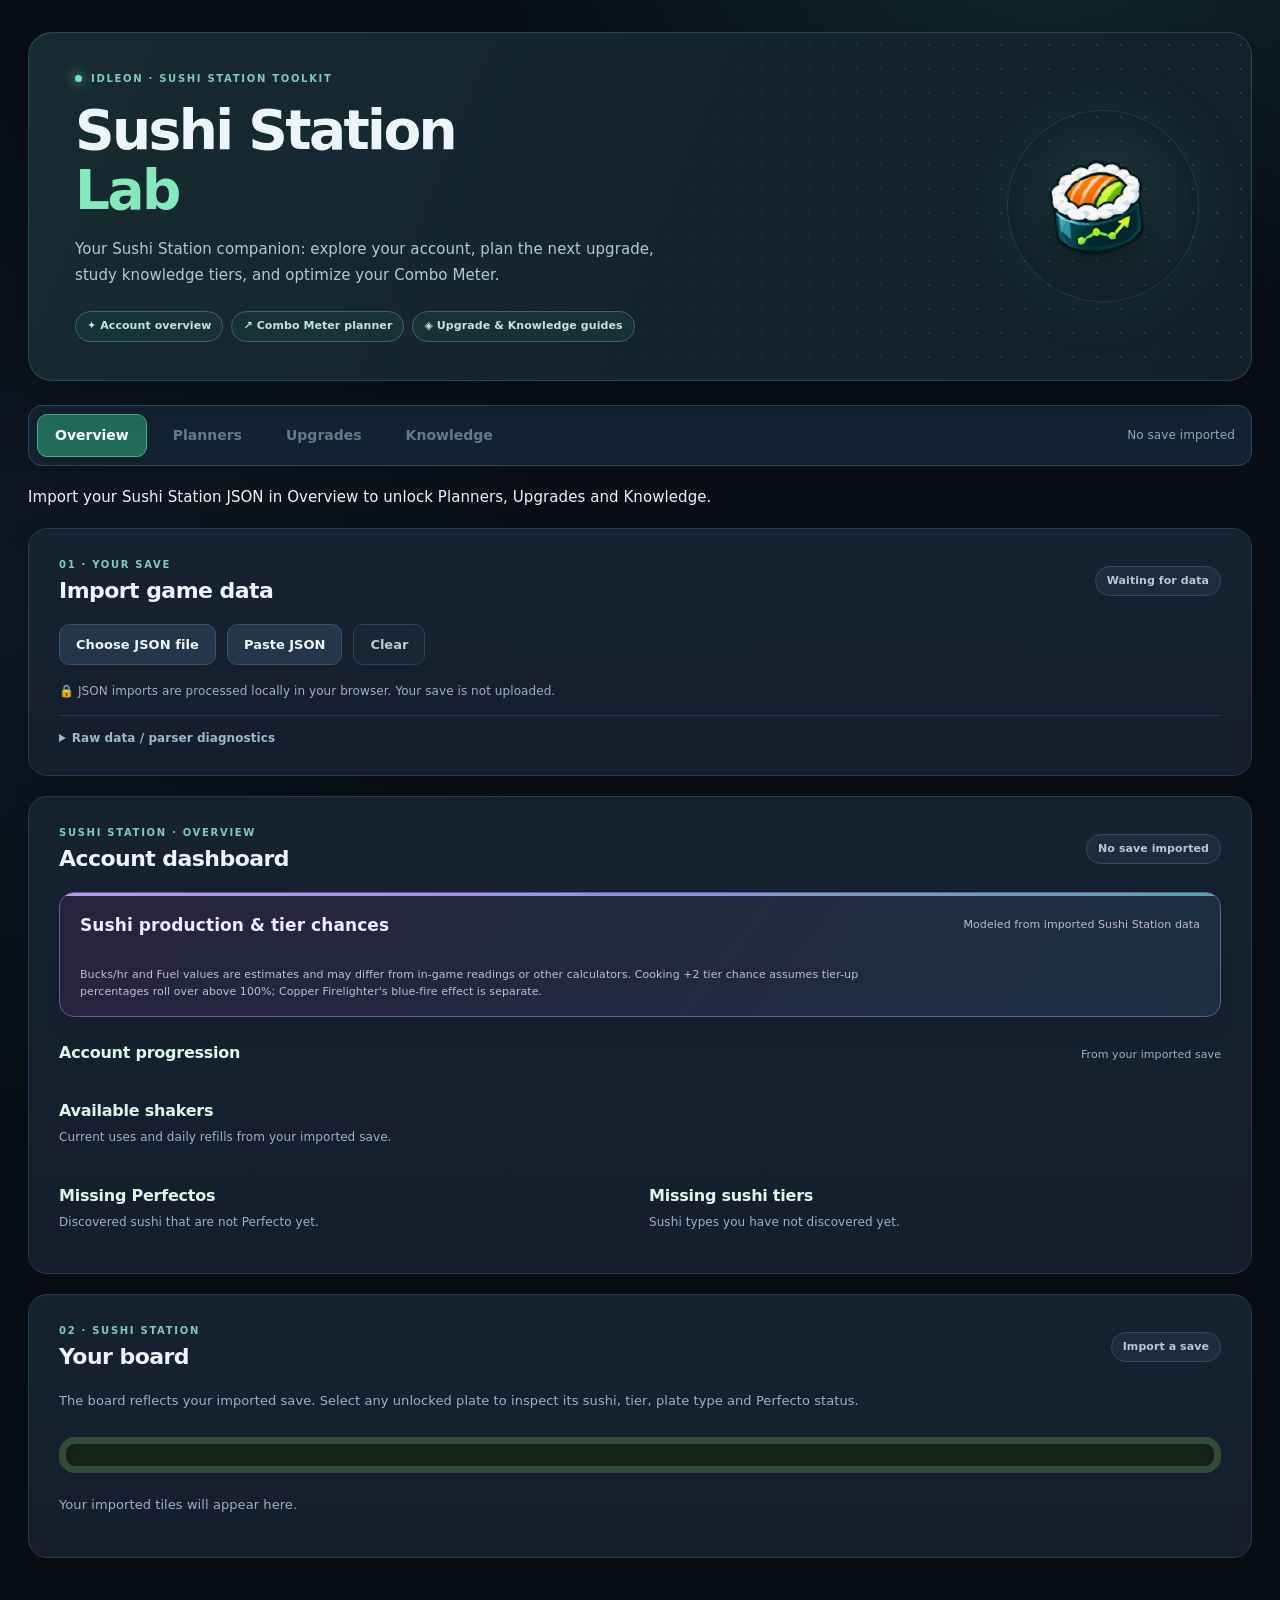
==== commit 9d014676: "Add checked Balanced option to bank and harvest end-tier Sushi" ====
--- a/index.html
+++ b/index.html
@@ -1,5 +1,5 @@
 <!doctype html>
-<html lang="en"><head><meta charset="utf-8"><meta name="viewport" content="width=device-width,initial-scale=1"><title>Idleon Sushi Station Lab</title><link rel="icon" type="image/png" sizes="160x160" href="assets/sushi-station-lab-logo.png?v=1"><link rel="apple-touch-icon" href="assets/sushi-station-lab-logo.png?v=1"><link rel="stylesheet" href="styles.css?v=1.50.59"></head>
+<html lang="en"><head><meta charset="utf-8"><meta name="viewport" content="width=device-width,initial-scale=1"><title>Idleon Sushi Station Lab</title><link rel="icon" type="image/png" sizes="160x160" href="assets/sushi-station-lab-logo.png?v=1"><link rel="apple-touch-icon" href="assets/sushi-station-lab-logo.png?v=1"><link rel="stylesheet" href="styles.css?v=1.50.50"></head>
 <body><main class="shell"><header class="hero"><div class="hero-copy"><div class="eyebrow hero-eyebrow"><span class="eyebrow-dot"></span> IDLEON · SUSHI STATION TOOLKIT</div><h1>Sushi Station <span>Lab</span></h1><p>Your Sushi Station companion: explore your account, plan the next upgrade, study knowledge tiers, and optimize your Combo Meter.</p><div class="hero-chips"><span>✦ Account overview</span><span>↗ Combo Meter planner</span><span>◈ Upgrade & Knowledge guides</span></div></div><div class="hero-visual" aria-hidden="true"><div class="hero-orbit"></div><img src="assets/sushi-station-lab-logo.png?v=1" alt=""></div></header>
 <nav class="lab-navigation" aria-label="Sushi Station sections" role="tablist">
 <button type="button" class="lab-nav-button" role="tab" data-lab-target="overview" aria-controls="lab-overview" aria-selected="true">Overview</button>
@@ -11,26 +11,7 @@
 <p id="labNavigationHint" class="lab-navigation-hint" role="status">Import your Sushi Station JSON in Overview to unlock Planners, Upgrades and Knowledge.</p>
 <div id="lab-overview" class="lab-tab-content" role="tabpanel" aria-label="Overview">
 <section class="panel" id="importPanel"><div class="heading"><div><div class="eyebrow">01 · YOUR SAVE</div><h2>Import game data</h2></div><span id="importStatus" class="status" role="status">Waiting for data</span></div>
-<div class="actions"><label class="button secondary" for="jsonFile">Choose JSON file</label><input id="jsonFile" type="file" accept=".json,.txt,application/json,text/plain"><button id="pasteToggle" class="button secondary" type="button" aria-expanded="false">Paste JSON</button><button id="googleIdleonConnect" class="button secondary google-idleon-button" type="button" aria-describedby="googleIdleonStatus" disabled>Sign in with Google</button><button id="clearImport" class="button quiet" type="button">Clear</button></div>
-<section id="googleIdleonDevicePanel" class="google-device-panel hidden" aria-label="Google device-code sign-in" aria-live="polite">
- <div class="google-device-heading"><strong>Google device-code sign-in</strong><button id="googleIdleonDeviceClose" type="button" class="button quiet">Cancel</button></div>
- <p>This experimental login requires an OAuth client you own, created as <strong>TVs and Limited Input devices</strong>. Nothing is saved to browser storage. Never use credentials belonging to another website.</p>
- <div id="googleIdleonDeviceSetup" class="google-device-setup">
-  <label>Google OAuth device client ID <input id="googleIdleonDeviceClientId" type="text" placeholder="…apps.googleusercontent.com" value="1010237426756-l184h7psanvrhhss1hk2qcu8690kcj8d.apps.googleusercontent.com" spellcheck="false" autocomplete="off"></label>
-  <label>Matching device client secret <input id="googleIdleonDeviceClientSecret" type="password" placeholder="Your own Google device client secret" spellcheck="false" autocomplete="off"></label>
-  <button id="googleIdleonDeviceStart" type="button" class="button secondary">Generate sign-in code</button>
-  <p class="google-device-privacy">Enter the client secret only on a local test page you control. Do not send it in chat or commit it to GitHub. These fields are cleared after the attempt.</p>
- </div>
- <div id="googleIdleonDeviceApproval" class="google-device-approval hidden">
-  <p>1. Copy this temporary Google code:</p>
-  <div class="google-device-code-box"><code id="googleIdleonDeviceCode"></code><button id="googleIdleonDeviceCopy" type="button" class="button secondary">Copy code</button></div>
-  <p>2. Open Google's official approval page and enter the code.</p>
-  <a href="https://www.google.com/device" target="_blank" rel="noopener noreferrer">Open google.com/device</a>
-  <p id="googleIdleonDeviceWait" role="status">Waiting for approval…</p>
- </div>
-</section>
-<div class="google-idleon-status-row"><p id="googleIdleonStatus" class="google-idleon-status hidden" role="status" aria-live="polite"></p><button type="button" id="googleIdleonAutoRefreshToggle" class="button quiet google-idleon-auto-refresh hidden">Pause auto-refresh</button></div>
-<p class="google-idleon-refresh-note">Google-connected saves refresh every 5 minutes while this tab is open, unless paused.</p>
+<div class="actions"><label class="button secondary" for="jsonFile">Choose JSON file</label><input id="jsonFile" type="file" accept=".json,.txt,application/json,text/plain"><button id="pasteToggle" class="button secondary" type="button" aria-expanded="false">Paste JSON</button><button id="clearImport" class="button quiet" type="button">Clear</button></div>
 <div id="pasteArea" class="paste-area hidden"><textarea id="jsonInput" spellcheck="false" placeholder="Paste your game save / raw game JSON here…"></textarea><button id="parseJson" class="button primary" type="button">Import JSON</button></div>
 <p id="importError" class="timing-bad hidden" role="alert"></p><div id="importSummary" class="summary hidden"></div><p class="privacy">🔒 JSON imports are processed locally in your browser. Your save is not uploaded.</p><details><summary>Raw data / parser diagnostics</summary><pre id="jsonPreview">No JSON imported yet.</pre></details></section>
 <section class="panel lab-welcome-panel"><div class="heading"><div><div class="eyebrow">SUSHI STATION · OVERVIEW</div><h2>Account dashboard</h2></div><span id="overviewImportTime" class="status" title="Shows when the JSON was imported into this browser">No save imported</span></div>
@@ -104,16 +85,6 @@
 <p class="hint">Replay a previously researched, fixed Experiment board separately from the search optimizers. These are historical T64 / T58 / 100-slot preparations, not optimizer discoveries or guaranteed in-game scores.</p>
 <div class="actions"><label>Found board <select id="foundConfiguration"><option value="">Choose an Experiment…</option></select></label>
 <button id="runFoundConfiguration" class="button secondary" type="button">Replay found board</button></div>
-<div id="privateExperiment14Gate" class="hidden" style="margin-top:12px">
- <p id="privateExperiment14Explanation" class="hint">Private Experiments 14–17 are encrypted. Enter the passphrase to unlock the replay locally; nothing is sent to a server.</p>
- <div class="actions">
-  <label>Private experiment passphrase
-   <input id="privateExperiment14Password" type="password" autocomplete="off" spellcheck="false" placeholder="Enter passphrase">
-  </label>
-  <button id="unlockPrivateExperiment14" class="button secondary" type="button">Unlock Experiment 14.0</button>
- </div>
- <p id="privateExperiment14Status" class="hint" role="status" aria-live="polite">Locked · unlock to replay</p>
-</div>
 </div>
 <div class="mode-overview" aria-live="polite">
 <div class="mode-overview-head"><strong id="optimizerModeName">Simple Cascade</strong><span id="optimizerDifficulty" class="mode-difficulty">Adaptive</span><span id="optimizerModeBenchmark" class="mode-benchmark">Flexible setups</span></div>
@@ -354,8 +325,12 @@
    <label for="knowledgePlanRangeStart">Start <output id="knowledgePlanRangeStartValue" for="knowledgePlanRangeStart">T1</output></label>
    <label for="knowledgePlanRangeEnd">End <output id="knowledgePlanRangeEndValue" for="knowledgePlanRangeEnd">T64</output></label>
   </div>
- </div>
- <div class="lab-kp-strategy-detail" id="knowledgePlanStrategyDetail" aria-live="polite">Balanced · prioritize a descending staircase of active Knowledge EXP while building toward a new T64.</div>
+  <label class="lab-kp-passive-toggle" style="display:inline-flex;margin-top:12px" title="Keep creating and banking the chosen end-tier Sushi, then harvest only when full to recover space.">
+   <input id="knowledgePlanStackEndTier" type="checkbox" checked>
+   <span>Stack end-tier Sushi · keep creating T64</span>
+  </label>
+ </div>
+ <div class="lab-kp-strategy-detail" id="knowledgePlanStrategyDetail" aria-live="polite">Balanced · spread EXP through the selected range while preparing and banking T64 copies.</div>
  <details class="lab-kp-settings">
   <summary>Timing &amp; rate calibration (optional)</summary>
   <div class="lab-kp-settings-grid">
@@ -593,4 +568,4 @@
  <p id="labKnowledgeEmpty" class="hint lab-empty-state hidden">No Sushi tiers match the selected filters.</p>
  <p class="hint lab-disclaimer">Permanent tier rewards appear beneath each Sushi name. Knowledge Bonus shows the current effect with its value and the projected next-level effect, including the 2× Perfecto effect where unlocked. The original Perfecto icon marks Perfectos; undiscovered tiers show a base Lv 1 preview only. “Ready to level” means imported EXP reaches the next-level requirement, not an automatic level-up. Missing save data remains unavailable.</p>
 </section></div>
-</main><script type="module" src="src/app.js?v=1.50.74"></script></body></html>+</main><script type="module" src="src/app.js?v=1.50.62"></script></body></html>
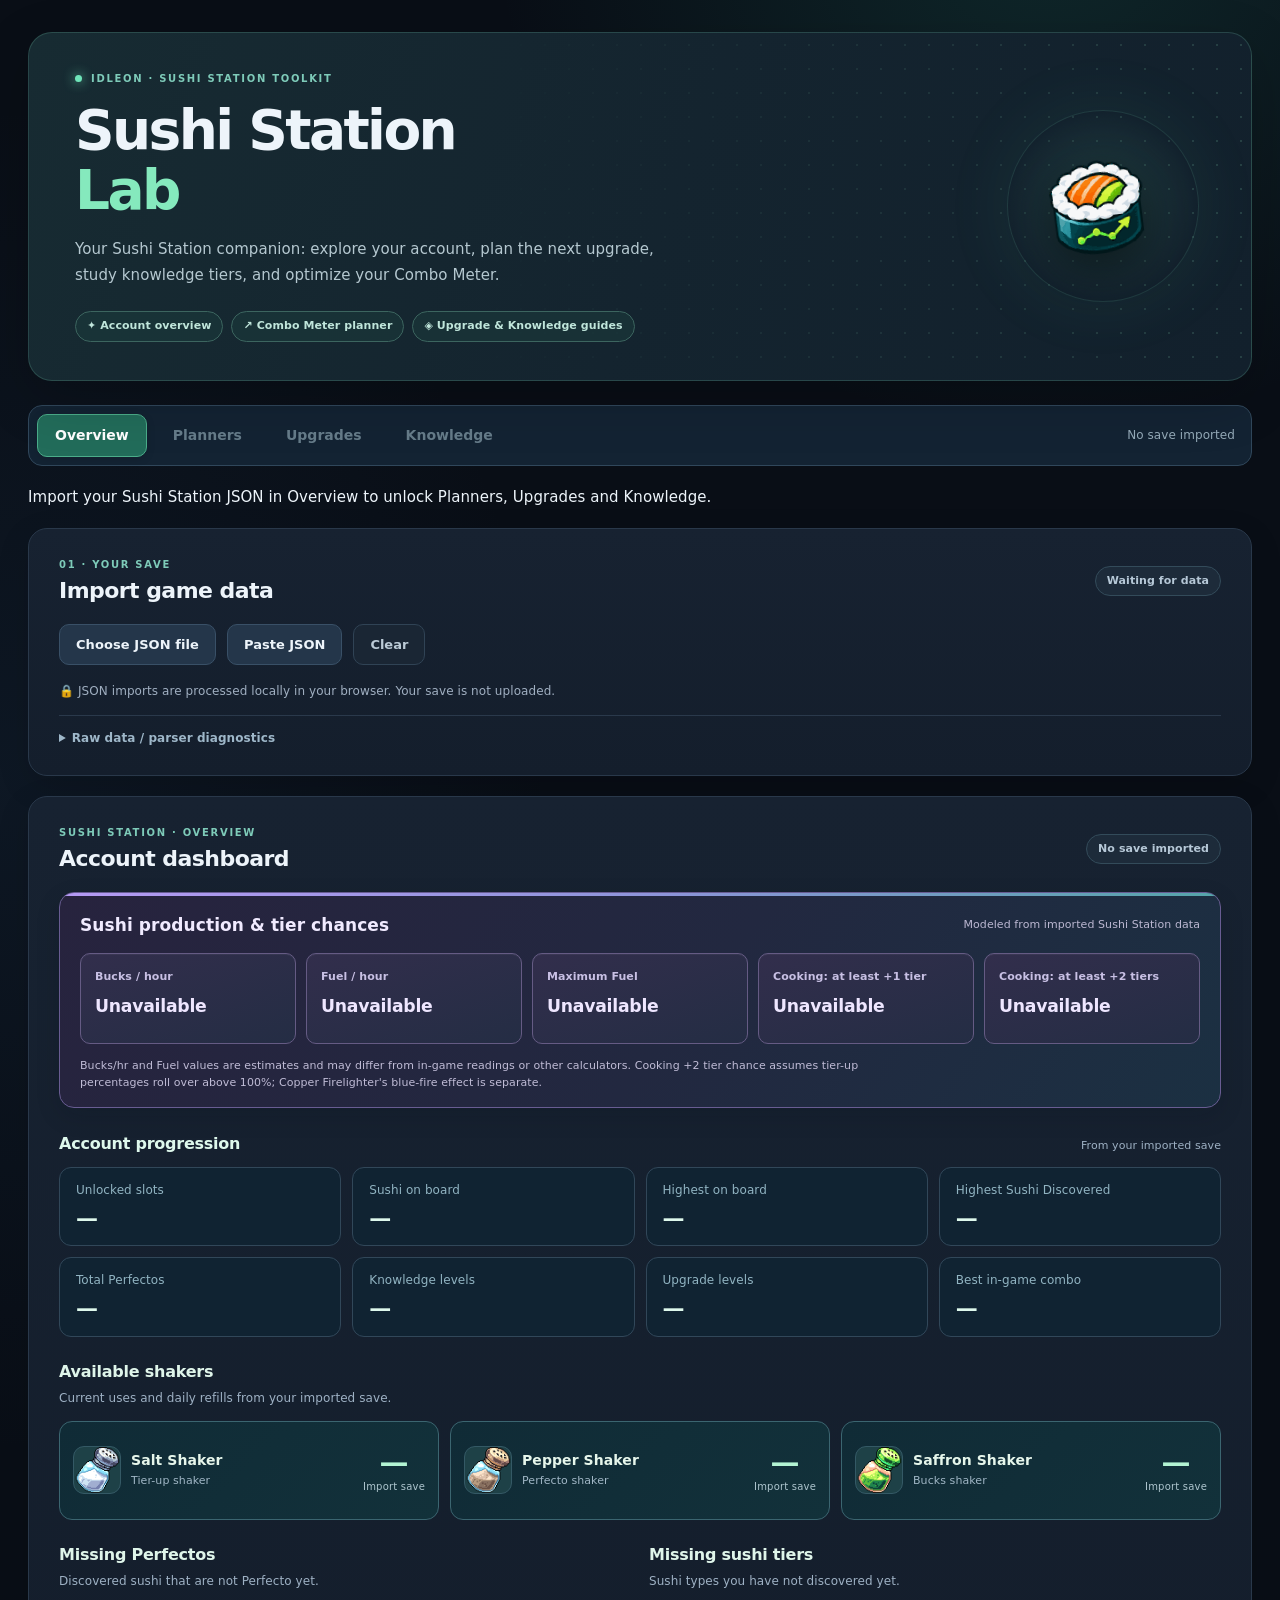
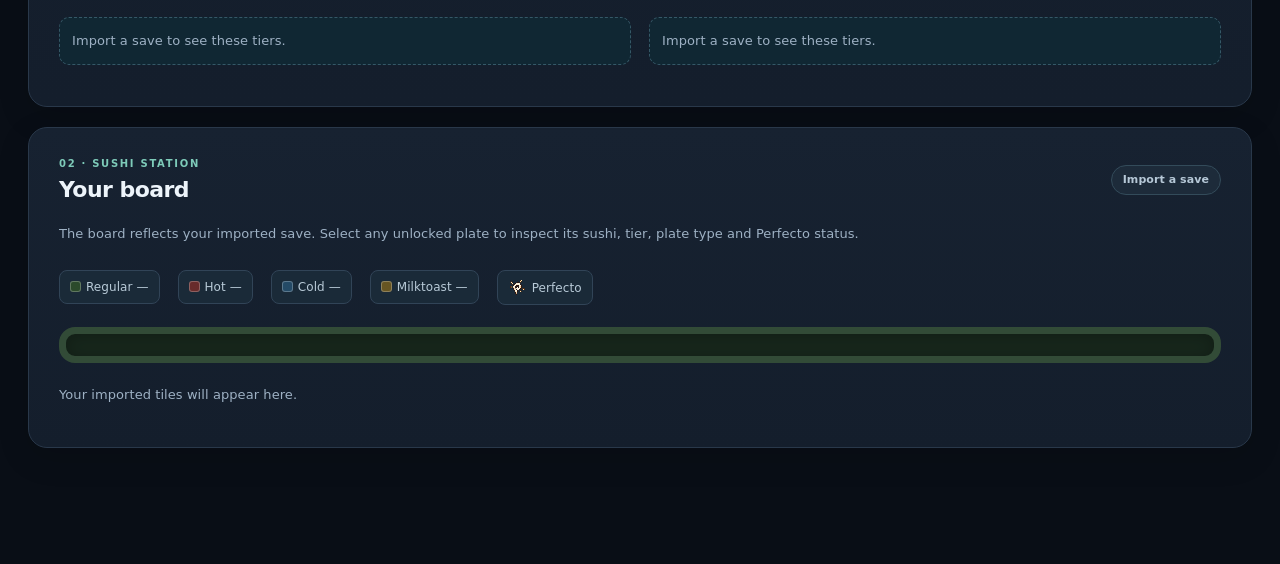
==== commit aa7dbd6d: "Refresh Sushi Knowledge Leveling all-pink and Balanced stacking assets" ====
--- a/index.html
+++ b/index.html
@@ -568,4 +568,4 @@
  <p id="labKnowledgeEmpty" class="hint lab-empty-state hidden">No Sushi tiers match the selected filters.</p>
  <p class="hint lab-disclaimer">Permanent tier rewards appear beneath each Sushi name. Knowledge Bonus shows the current effect with its value and the projected next-level effect, including the 2× Perfecto effect where unlocked. The original Perfecto icon marks Perfectos; undiscovered tiers show a base Lv 1 preview only. “Ready to level” means imported EXP reaches the next-level requirement, not an automatic level-up. Missing save data remains unavailable.</p>
 </section></div>
-</main><script type="module" src="src/app.js?v=1.50.62"></script></body></html>+</main><script type="module" src="src/app.js?v=1.50.63"></script></body></html>
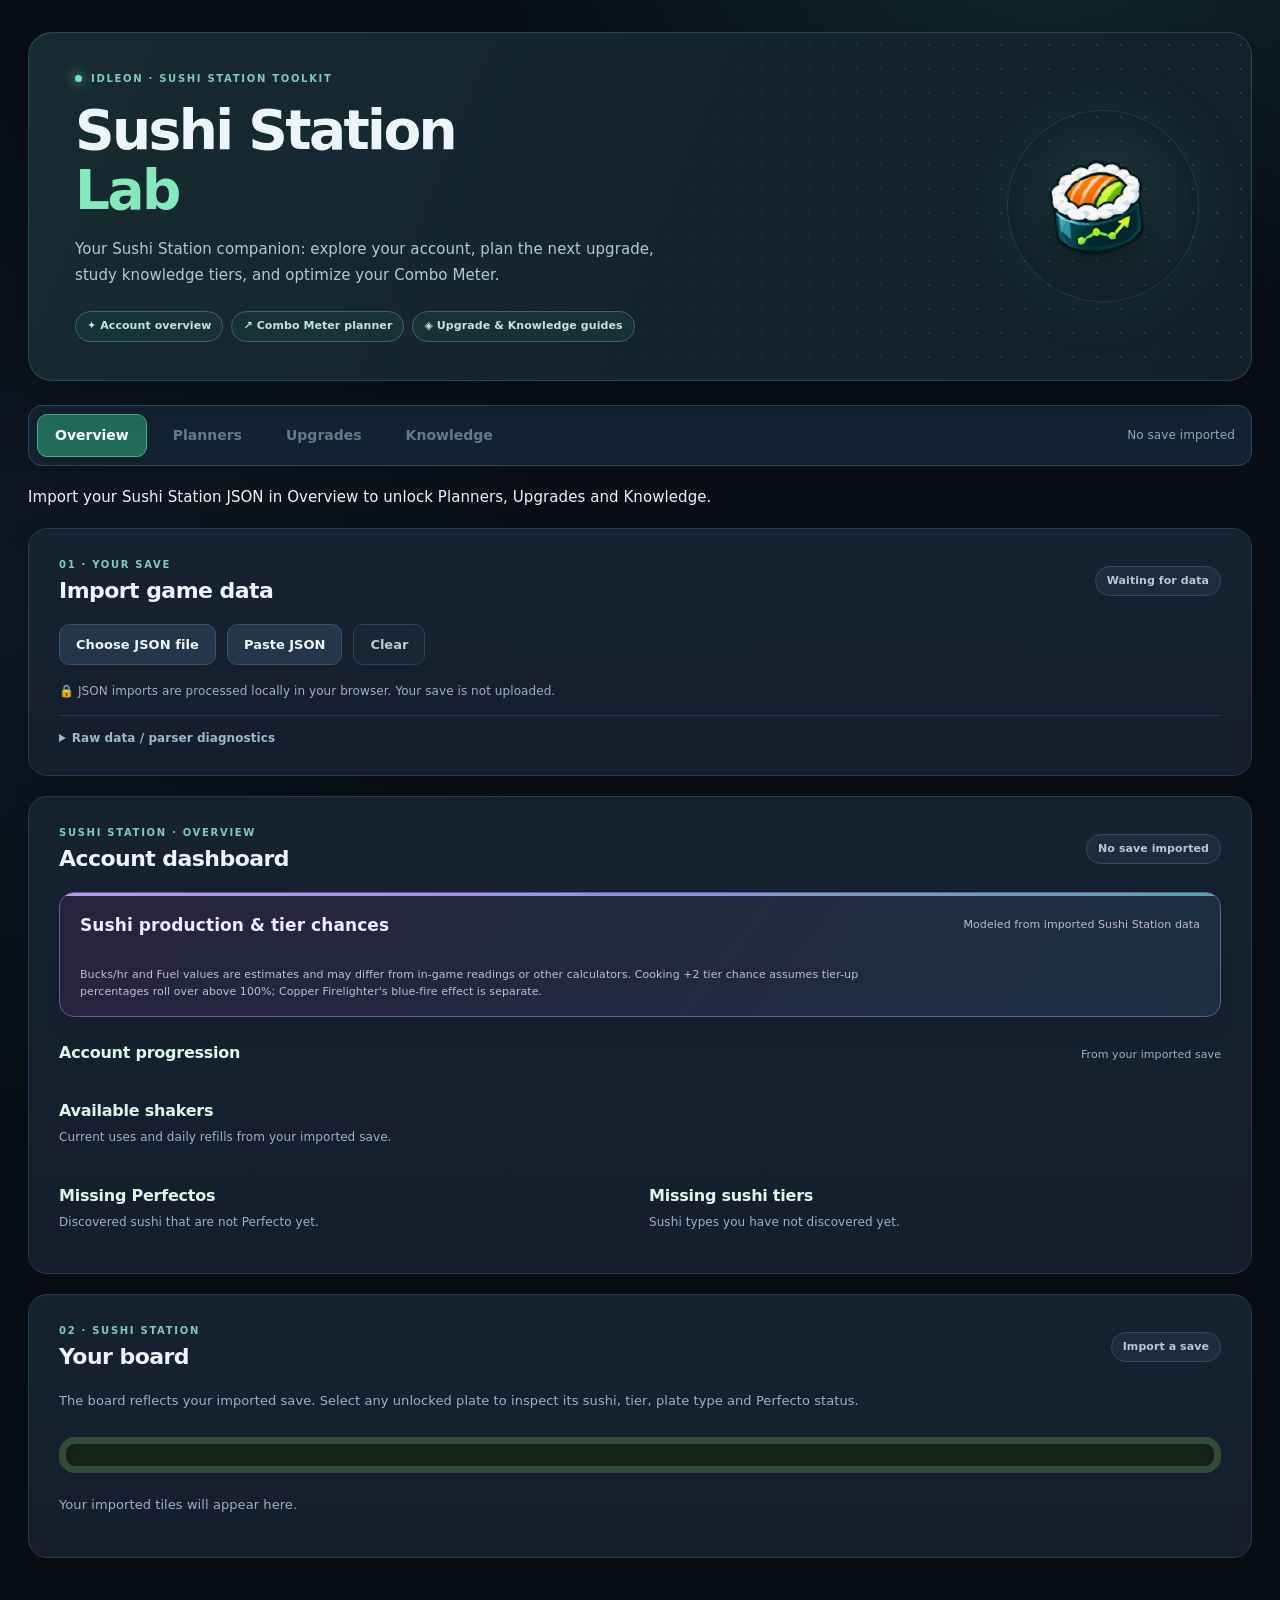
==== commit aa619f58: "Refresh current-board Knowledge optimization module versions" ====
--- a/index.html
+++ b/index.html
@@ -313,6 +313,7 @@
   <label>EXP strategy<select id="knowledgePlanMode" aria-label="Knowledge EXP strategy"><option value="balanced">Balanced · spread EXP across tiers</option><option value="focused">Focused · prepare and harvest one tier</option></select></label>
   <label id="knowledgePlanTargetLabel" class="hidden">Target Sushi<select id="knowledgePlanTarget" aria-label="Focused Sushi target"></select></label>
   <label class="lab-kp-passive-toggle" title="Keep existing Sushi on Cold or Milktoast plates. This reduces available working slots."><input id="knowledgePlanProtectPassive" type="checkbox"> <span>Preserve passive Sushi</span></label>
+  <label class="lab-kp-passive-toggle" title="Optimize from your imported board with every Sushi kept in its exact position. No free cleanup or disappearing Sushi."><input id="knowledgePlanUseCurrentBoard" type="checkbox"> <span>Use my current Sushi board</span></label>
  </div>
  <div id="knowledgePlanBalancedRange" class="lab-kp-balanced-range">
   <div class="lab-kp-range-heading"><strong>Balanced tier range</strong><span id="knowledgePlanRangeValue" class="lab-kp-range-badge">T1 → T64</span></div>
@@ -409,7 +410,7 @@
   </div>
   </div>
   <div class="lab-kp-section-head"><h3>3 · Knowledge progression</h3><span class="lab-kp-estimate-tag">Estimated</span></div>
-  <p class="hint lab-kp-projection-note">Active EXP follows the selected step. Total EXP/hr and Next level are estimates from the full preview, including modeled passive EXP. Passive details remain in Plate setup.</p>
+  <p class="hint lab-kp-projection-note">Active EXP is cumulative from Step 0, including all starter-board cooking, not just actions after Prepared. EXP/hr and Next level are estimates. Knowledge Leveling assumes every available fireplace is switched to pink Lithium; see the setup warning if your imported layout differs.</p>
   <div class="lab-kp-progression-controls">
    <label class="lab-kp-show-zero"><input id="knowledgePlanShowZero" type="checkbox"> Show zero-EXP tiers</label>
    <div class="lab-kp-exp-legend" aria-label="Knowledge EXP progress colors">
@@ -419,7 +420,7 @@
   </div>
   <p id="knowledgePlanLevelEmpty" class="hint hidden">No tiers gain EXP in this preview. Show zero-EXP tiers to see all.</p>
   <div class="lab-table-wrap"><table class="lab-data-table lab-kp-progress-table"><thead><tr>
-   <th scope="col">Sushi tier</th><th scope="col">Active EXP · to step</th><th scope="col">Total EXP/hr · est.</th><th scope="col">Next level · est.</th>
+   <th scope="col">Sushi tier</th><th scope="col">Active EXP · since Step 0</th><th scope="col">Total EXP/hr · est.</th><th scope="col">Next level · est.</th>
   </tr></thead><tbody id="knowledgePlanLevelRows"></tbody></table></div>
  </div>
  <div id="knowledgePlanPassive" class="hidden"></div>
@@ -568,4 +569,4 @@
  <p id="labKnowledgeEmpty" class="hint lab-empty-state hidden">No Sushi tiers match the selected filters.</p>
  <p class="hint lab-disclaimer">Permanent tier rewards appear beneath each Sushi name. Knowledge Bonus shows the current effect with its value and the projected next-level effect, including the 2× Perfecto effect where unlocked. The original Perfecto icon marks Perfectos; undiscovered tiers show a base Lv 1 preview only. “Ready to level” means imported EXP reaches the next-level requirement, not an automatic level-up. Missing save data remains unavailable.</p>
 </section></div>
-</main><script type="module" src="src/app.js?v=1.50.63"></script></body></html>+</main><script type="module" src="src/app.js?v=1.50.65"></script></body></html>
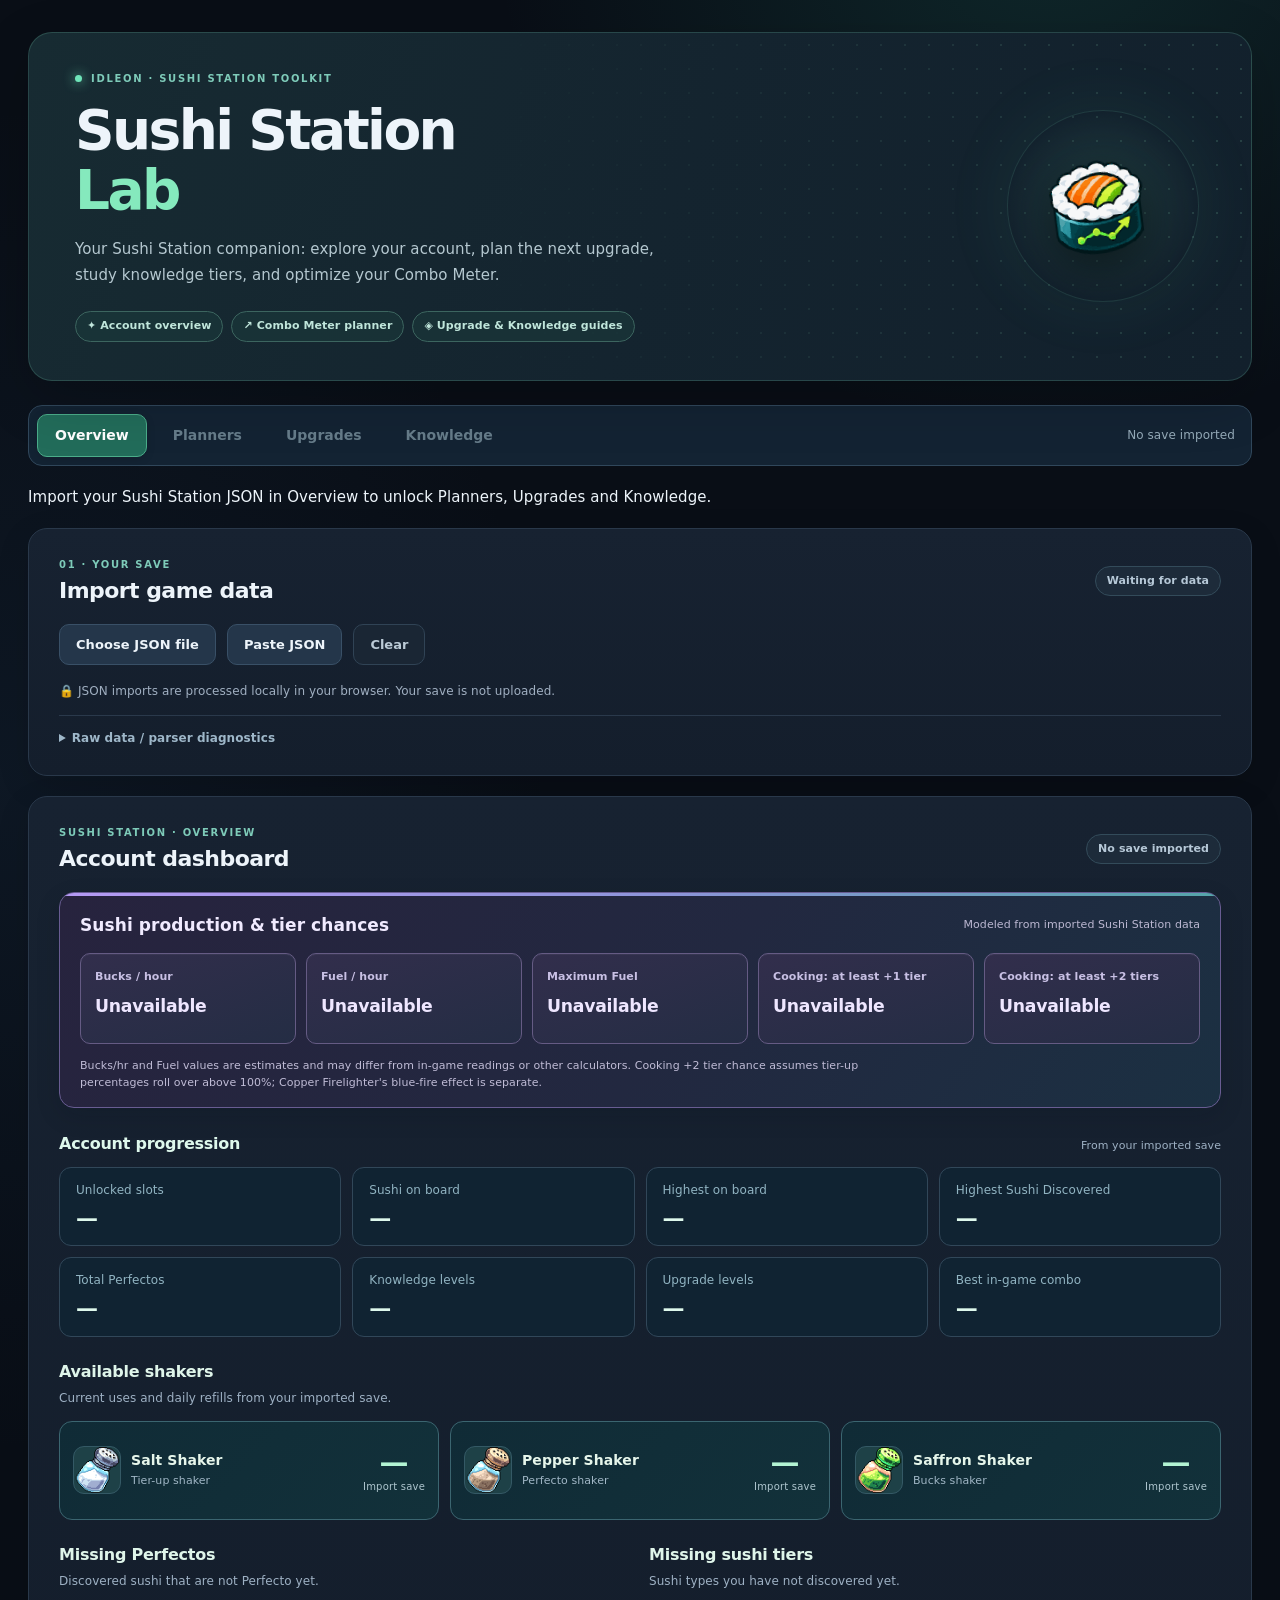
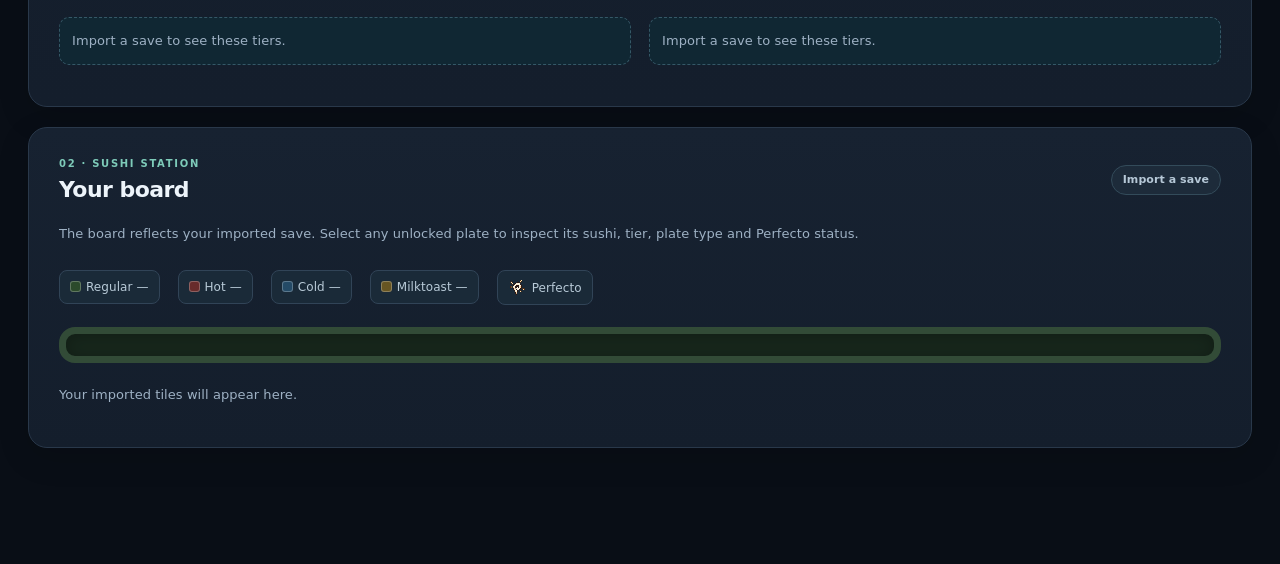
==== commit 9eba912e: "Refresh repaired current-board Knowledge planner assets" ====
--- a/index.html
+++ b/index.html
@@ -569,4 +569,4 @@
  <p id="labKnowledgeEmpty" class="hint lab-empty-state hidden">No Sushi tiers match the selected filters.</p>
  <p class="hint lab-disclaimer">Permanent tier rewards appear beneath each Sushi name. Knowledge Bonus shows the current effect with its value and the projected next-level effect, including the 2× Perfecto effect where unlocked. The original Perfecto icon marks Perfectos; undiscovered tiers show a base Lv 1 preview only. “Ready to level” means imported EXP reaches the next-level requirement, not an automatic level-up. Missing save data remains unavailable.</p>
 </section></div>
-</main><script type="module" src="src/app.js?v=1.50.65"></script></body></html>+</main><script type="module" src="src/app.js?v=1.50.66"></script></body></html>
